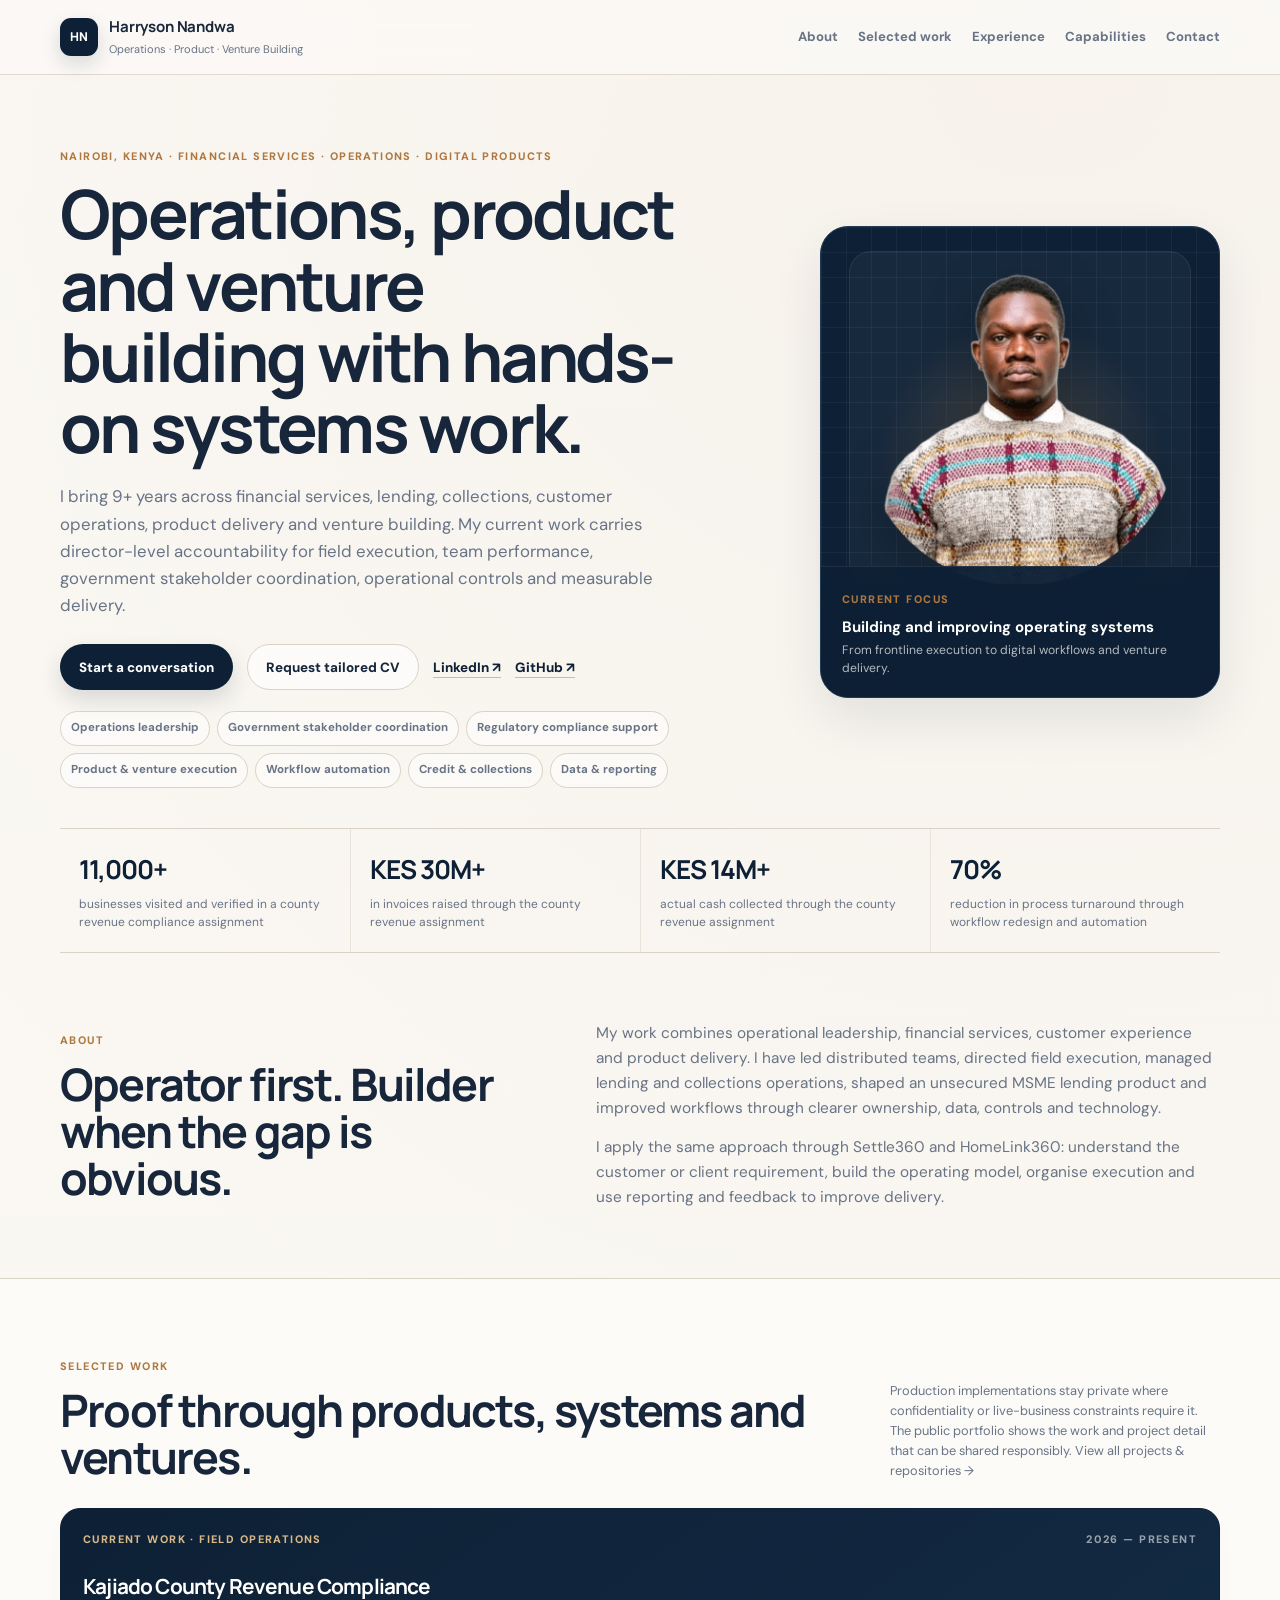
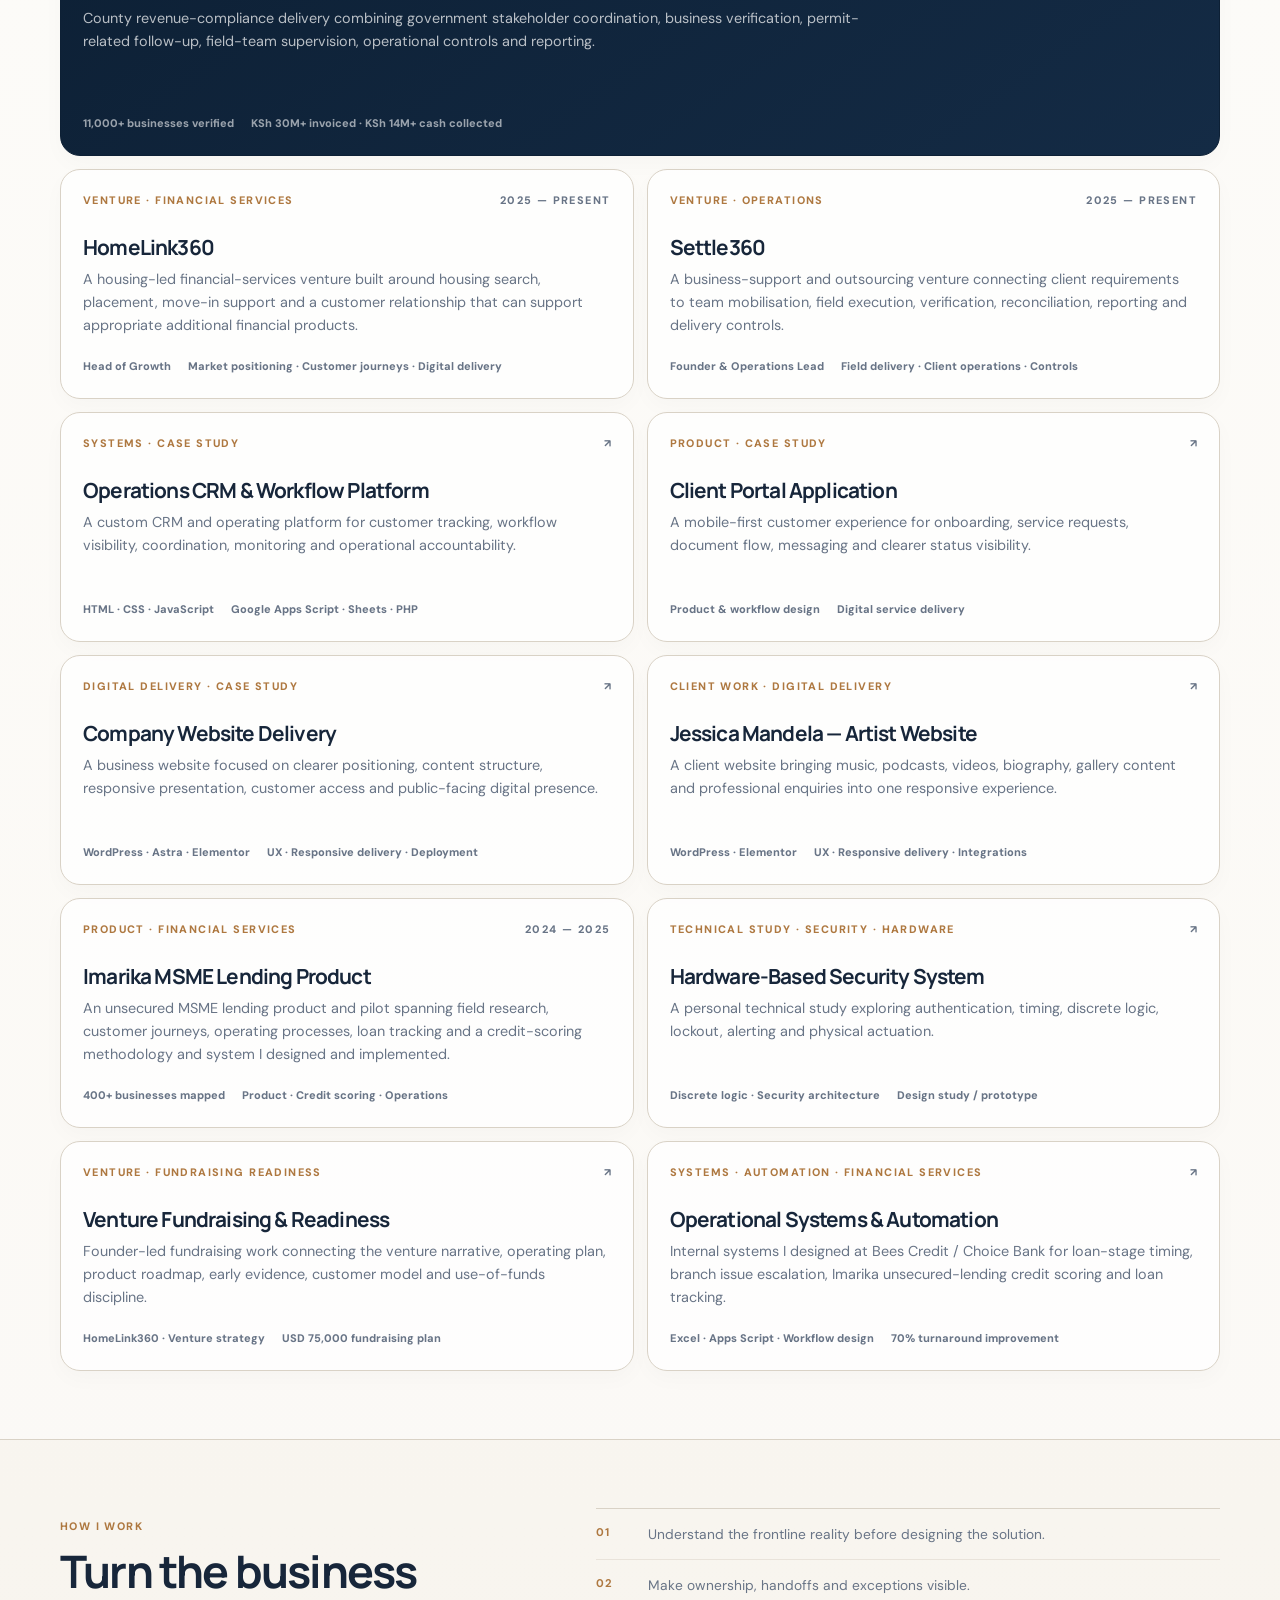
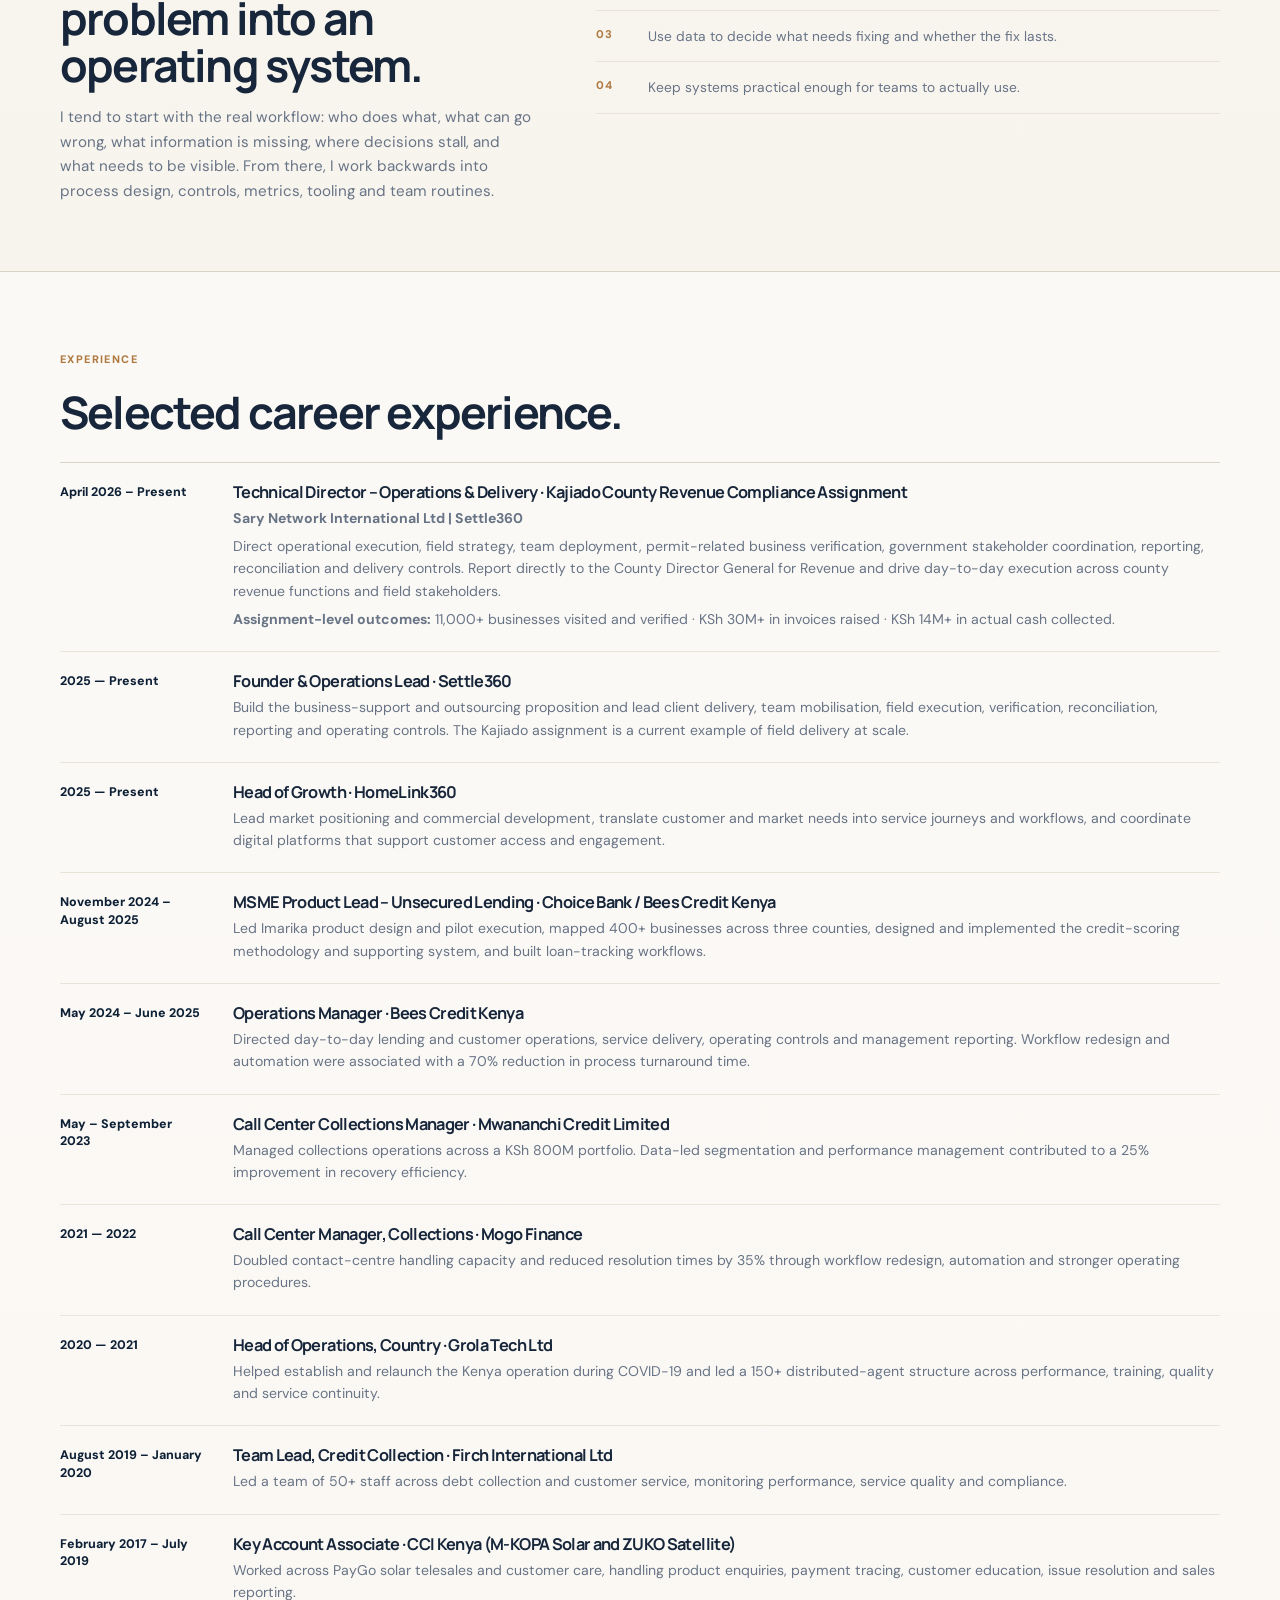
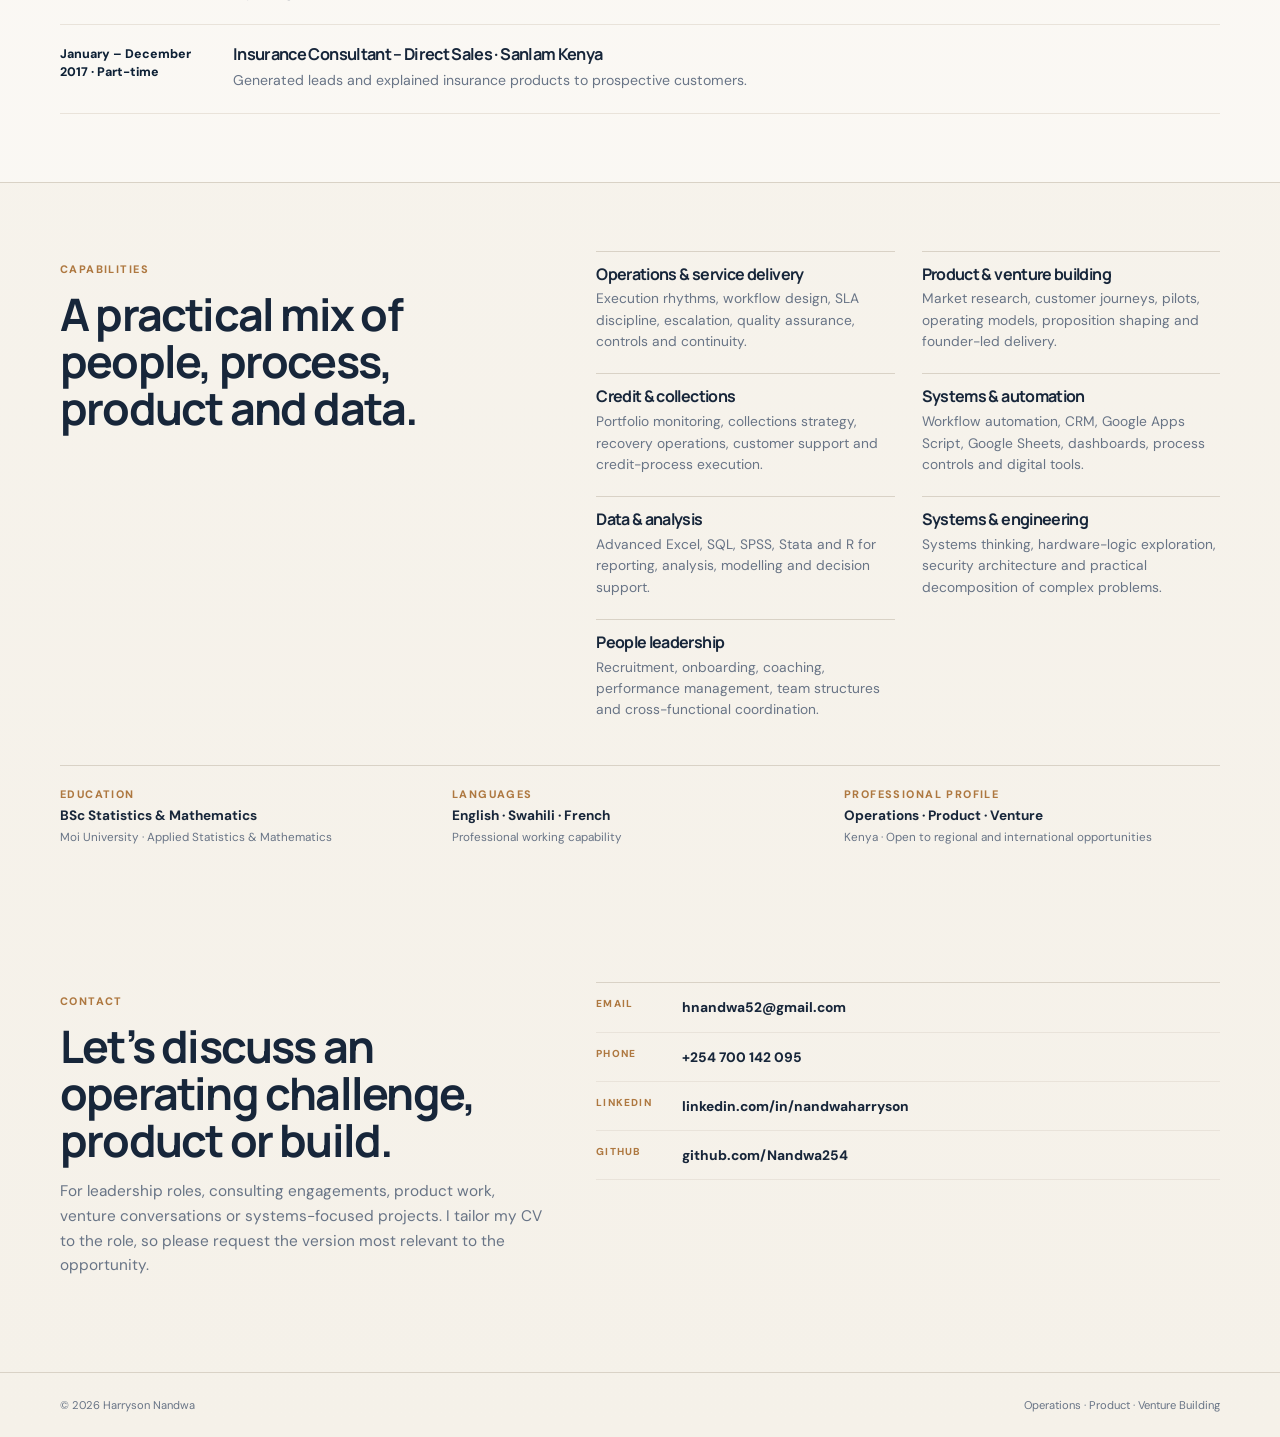
==== index.html @ 2b8cc844 "Align portfolio homepage and experience timeline with current career profile" ====
<!DOCTYPE html>
<html lang="en">
<head>
  <meta charset="UTF-8" />
  <meta name="viewport" content="width=device-width, initial-scale=1.0" />
  <title>Harryson Nandwa | Operations, Product & Venture Building</title>
  <meta name="description" content="Operations, product execution, venture building and technology-enabled systems across financial services, customer operations and early-stage business building." />
  <meta name="theme-color" content="#0f2238" />
  <meta property="og:title" content="Harryson Nandwa | Operations, Product & Venture Building" />
  <meta property="og:description" content="Operations leadership, product execution, venture building and technology-enabled systems." />
  <meta property="og:type" content="website" />
  <link rel="icon" href="favicon.svg" type="image/svg+xml" />
  <link rel="preconnect" href="https://fonts.googleapis.com" />
  <link rel="preconnect" href="https://fonts.gstatic.com" crossorigin />
  <link href="https://fonts.googleapis.com/css2?family=DM+Sans:wght@400;500;600;700&family=Manrope:wght@600;700;800&display=swap" rel="stylesheet" />
  <link rel="stylesheet" href="style.css" />
</head>
<body>
  <header class="site-header">
    <div class="container nav-wrap">
      <a class="brand" href="#top" aria-label="Harryson Nandwa home">
        <span class="brand-mark">HN</span>
        <span>
          <strong>Harryson Nandwa</strong>
          <small>Operations · Product · Venture Building</small>
        </span>
      </a>
      <nav class="site-nav" aria-label="Primary navigation">
        <a href="#about">About</a>
        <a href="#work">Selected work</a>
        <a href="#experience">Experience</a>
        <a href="#capabilities">Capabilities</a>
        <a href="#contact">Contact</a>
      </nav>
    </div>
  </header>

  <main id="top">
    <section class="hero">
      <div class="container hero-grid">
        <div class="hero-content">
          <p class="eyebrow">NAIROBI, KENYA · FINANCIAL SERVICES · OPERATIONS · DIGITAL PRODUCTS</p>
          <h1>Operations, product and venture building with hands-on systems work.</h1>
          <p class="hero-lead">
            I bring 9+ years across financial services, lending, collections, customer operations, product delivery and venture building.
            My current work carries director-level accountability for field execution, team performance, government stakeholder coordination,
            operational controls and measurable delivery.
          </p>
          <div class="hero-actions">
            <a class="btn btn-primary" href="mailto:hnandwa52@gmail.com">Start a conversation</a>
            <a class="btn btn-secondary" href="mailto:hnandwa52@gmail.com?subject=Request%20for%20CV">Request tailored CV</a>
            <a class="text-link" href="https://www.linkedin.com/in/nandwaharryson/" target="_blank" rel="noreferrer">LinkedIn ↗</a>
            <a class="text-link" href="https://github.com/Nandwa254/Nandwa254" target="_blank" rel="noreferrer">GitHub ↗</a>
          </div>
          <div class="hero-tags">
            <span>Operations leadership</span>
            <span>Government stakeholder coordination</span>
            <span>Regulatory compliance support</span>
            <span>Product & venture execution</span>
            <span>Workflow automation</span>
            <span>Credit & collections</span>
            <span>Data & reporting</span>
          </div>
        </div>

        <aside class="hero-visual">
          <div class="portrait-card">
            <div class="portrait-grid"></div>
            <div class="portrait-frame">
              <img src="profile-photo.png" alt="Portrait of Harryson Nandwa" />
            </div>
            <div class="portrait-caption">
              <span class="caption-label">Current focus</span>
              <strong>Building and improving operating systems</strong>
              <span>From frontline execution to digital workflows and venture delivery.</span>
            </div>
          </div>
        </aside>
      </div>
    </section>

    <section class="proof-strip" aria-label="Selected career evidence">
      <div class="container proof-grid">
        <article>
          <strong>11,000+</strong>
          <span>businesses visited and verified in a county revenue compliance assignment</span>
        </article>
        <article>
          <strong>KES 30M+</strong>
          <span>in invoices raised through the county revenue assignment</span>
        </article>
        <article>
          <strong>KES 14M+</strong>
          <span>actual cash collected through the county revenue assignment</span>
        </article>
        <article>
          <strong>70%</strong>
          <span>reduction in process turnaround through workflow redesign and automation</span>
        </article>
      </div>
    </section>

    <section id="about" class="section">
      <div class="container two-column">
        <div>
          <p class="section-label">About</p>
          <h2>Operator first. Builder when the gap is obvious.</h2>
        </div>
        <div class="prose">
          <p>
            My work combines operational leadership, financial services, customer experience and product delivery. I have led
            distributed teams, directed field execution, managed lending and collections operations, shaped an unsecured MSME
            lending product and improved workflows through clearer ownership, data, controls and technology.
          </p>
          <p>
            I apply the same approach through Settle360 and HomeLink360: understand the customer or client requirement, build
            the operating model, organise execution and use reporting and feedback to improve delivery.
          </p>
        </div>
      </div>
    </section>

    <section id="work" class="section section-alt">
      <div class="container">
        <div class="section-heading">
          <div>
            <p class="section-label">Selected work</p>
            <h2>Proof through products, systems and ventures.</h2>
          </div>
          <p class="section-note">Production implementations stay private where confidentiality or live-business constraints require it. The public portfolio shows the work and project detail that can be shared responsibly. <a href="https://github.com/Nandwa254/Nandwa254" target="_blank" rel="noreferrer">View all projects & repositories →</a></p>
        </div>

        <div class="work-grid">          <a class="work-card featured" href="projects/kajiado-revenue-operations.html">
            <div class="work-top">
              <span class="work-type">CURRENT WORK · FIELD OPERATIONS</span>
              <span class="work-year">2026 — PRESENT</span>
            </div>
            <h3>Kajiado County Revenue Compliance</h3>
            <p>
              County revenue-compliance delivery combining government stakeholder coordination, business verification, permit-related follow-up, field-team supervision, operational controls and reporting.
            </p>
            <div class="work-meta">
              <span>11,000+ businesses verified</span>
              <span>KSh 30M+ invoiced · KSh 14M+ cash collected</span>
            </div>
          </a>


          <a class="work-card" href="projects/homelink360.html">
            <div class="work-top">
              <span class="work-type">VENTURE · FINANCIAL SERVICES</span>
              <span class="work-year">2025 — PRESENT</span>
            </div>
            <h3>HomeLink360</h3>
            <p>
              A housing-led financial-services venture built around housing search, placement, move-in support and a customer relationship that can support appropriate additional financial products.
            </p>
            <div class="work-meta">
              <span>Head of Growth</span>
              <span>Market positioning · Customer journeys · Digital delivery</span>
            </div>
          </a>

          <a class="work-card" href="projects/settle360.html">
            <div class="work-top">
              <span class="work-type">VENTURE · OPERATIONS</span>
              <span class="work-year">2025 — PRESENT</span>
            </div>
            <h3>Settle360</h3>
            <p>
              A business-support and outsourcing venture connecting client requirements to team mobilisation, field execution, verification, reconciliation, reporting and delivery controls.
            </p>
            <div class="work-meta">
              <span>Founder & Operations Lead</span>
              <span>Field delivery · Client operations · Controls</span>
            </div>
          </a>

          <a class="work-card" href="projects/operations-crm.html">
            <div class="work-top">
              <span class="work-type">SYSTEMS · CASE STUDY</span>
              <span class="external">↗</span>
            </div>
            <h3>Operations CRM & Workflow Platform</h3>
            <p>
              A custom CRM and operating platform for customer tracking, workflow visibility, coordination, monitoring and operational accountability.
            </p>
            <div class="work-meta">
              <span>HTML · CSS · JavaScript</span>
              <span>Google Apps Script · Sheets · PHP</span>
            </div>
          </a>

          <a class="work-card" href="projects/client-portal.html">
            <div class="work-top">
              <span class="work-type">PRODUCT · CASE STUDY</span>
              <span class="external">↗</span>
            </div>
            <h3>Client Portal Application</h3>
            <p>
              A mobile-first customer experience for onboarding, service requests, document flow, messaging and clearer status visibility.
            </p>
            <div class="work-meta">
              <span>Product & workflow design</span>
              <span>Digital service delivery</span>
            </div>
          </a>

          <a class="work-card" href="projects/company-website.html">
            <div class="work-top">
              <span class="work-type">DIGITAL DELIVERY · CASE STUDY</span>
              <span class="external">↗</span>
            </div>
            <h3>Company Website Delivery</h3>
            <p>
              A business website focused on clearer positioning, content structure, responsive presentation, customer access and public-facing digital presence.
            </p>
            <div class="work-meta">
              <span>WordPress · Astra · Elementor</span>
              <span>UX · Responsive delivery · Deployment</span>
            </div>
          </a>

          <a class="work-card" href="projects/jessica-mandela.html">
            <div class="work-top">
              <span class="work-type">CLIENT WORK · DIGITAL DELIVERY</span>
              <span class="external">↗</span>
            </div>
            <h3>Jessica Mandela — Artist Website</h3>
            <p>
              A client website bringing music, podcasts, videos, biography, gallery content and professional enquiries into one responsive experience.
            </p>
            <div class="work-meta">
              <span>WordPress · Elementor</span>
              <span>UX · Responsive delivery · Integrations</span>
            </div>
          </a>

          <a class="work-card" href="projects/imarika.html">
            <div class="work-top">
              <span class="work-type">PRODUCT · FINANCIAL SERVICES</span>
              <span class="work-year">2024 — 2025</span>
            </div>
            <h3>Imarika MSME Lending Product</h3>
            <p>
              An unsecured MSME lending product and pilot spanning field research, customer journeys, operating processes, loan tracking and a credit-scoring methodology and system I designed and implemented.
            </p>
            <div class="work-meta">
              <span>400+ businesses mapped</span>
              <span>Product · Credit scoring · Operations</span>
            </div>
          </a>

          <a class="work-card" href="projects/hardware-security.html">
            <div class="work-top">
              <span class="work-type">TECHNICAL STUDY · SECURITY · HARDWARE</span>
              <span class="external">↗</span>
            </div>
            <h3>Hardware-Based Security System</h3>
            <p>
              A personal technical study exploring authentication, timing, discrete logic, lockout, alerting and physical actuation.
            </p>
            <div class="work-meta">
              <span>Discrete logic · Security architecture</span>
              <span>Design study / prototype</span>
            </div>
          </a>

          <a class="work-card" href="projects/fundraising.html">
            <div class="work-top">
              <span class="work-type">VENTURE · FUNDRAISING READINESS</span>
              <span class="external">↗</span>
            </div>
            <h3>Venture Fundraising & Readiness</h3>
            <p>
              Founder-led fundraising work connecting the venture narrative, operating plan, product roadmap, early evidence, customer model and use-of-funds discipline.
            </p>
            <div class="work-meta">
              <span>HomeLink360 · Venture strategy</span>
              <span>USD 75,000 fundraising plan</span>
            </div>
          </a>

          <a class="work-card" href="projects/bees-operational-systems.html">
            <div class="work-top">
              <span class="work-type">SYSTEMS · AUTOMATION · FINANCIAL SERVICES</span>
              <span class="external">↗</span>
            </div>
            <h3>Operational Systems & Automation</h3>
            <p>
              Internal systems I designed at Bees Credit / Choice Bank for loan-stage timing, branch issue escalation,
              Imarika unsecured-lending credit scoring and loan tracking.
            </p>
            <div class="work-meta">
              <span>Excel · Apps Script · Workflow design</span>
              <span>70% turnaround improvement</span>
            </div>
          </a>
        </div>
      </div>
    </section>

    <section class="section">
      <div class="container split-callout">
        <div class="callout-main">
          <p class="section-label">How I work</p>
          <h2>Turn the business problem into an operating system.</h2>
          <p>
            I tend to start with the real workflow: who does what, what can go wrong, what information is missing,
            where decisions stall, and what needs to be visible. From there, I work backwards into process design,
            controls, metrics, tooling and team routines.
          </p>
        </div>
        <div class="principles">
          <div><strong>01</strong><span>Understand the frontline reality before designing the solution.</span></div>
          <div><strong>02</strong><span>Make ownership, handoffs and exceptions visible.</span></div>
          <div><strong>03</strong><span>Use data to decide what needs fixing and whether the fix lasts.</span></div>
          <div><strong>04</strong><span>Keep systems practical enough for teams to actually use.</span></div>
        </div>
      </div>
    </section>

    <section id="experience" class="section section-alt">
      <div class="container">
        <div class="section-heading section-heading-stack">
          <p class="section-label">Experience</p>
          <h2>Selected career experience.</h2>
        </div>

        <div class="timeline">
          <article class="timeline-row">
            <div class="timeline-date">April 2026 – Present</div>
            <div>
              <h3>Technical Director – Operations & Delivery · Kajiado County Revenue Compliance Assignment</h3>
              <p><strong>Sary Network International Ltd | Settle360</strong></p>
              <p>Direct operational execution, field strategy, team deployment, permit-related business verification, government stakeholder coordination, reporting, reconciliation and delivery controls. Report directly to the County Director General for Revenue and drive day-to-day execution across county revenue functions and field stakeholders.</p>
              <p><strong>Assignment-level outcomes:</strong> 11,000+ businesses visited and verified · KSh 30M+ in invoices raised · KSh 14M+ in actual cash collected.</p>
            </div>
          </article>

          <article class="timeline-row">
            <div class="timeline-date">2025 — Present</div>
            <div>
              <h3>Founder & Operations Lead · Settle360</h3>
              <p>Build the business-support and outsourcing proposition and lead client delivery, team mobilisation, field execution, verification, reconciliation, reporting and operating controls. The Kajiado assignment is a current example of field delivery at scale.</p>
            </div>
          </article>

          <article class="timeline-row">
            <div class="timeline-date">2025 — Present</div>
            <div>
              <h3>Head of Growth · HomeLink360</h3>
              <p>Lead market positioning and commercial development, translate customer and market needs into service journeys and workflows, and coordinate digital platforms that support customer access and engagement.</p>
            </div>
          </article>

          <article class="timeline-row">
            <div class="timeline-date">November 2024 – August 2025</div>
            <div>
              <h3>MSME Product Lead – Unsecured Lending · Choice Bank / Bees Credit Kenya</h3>
              <p>Led Imarika product design and pilot execution, mapped 400+ businesses across three counties, designed and implemented the credit-scoring methodology and supporting system, and built loan-tracking workflows.</p>
            </div>
          </article>

          <article class="timeline-row">
            <div class="timeline-date">May 2024 – June 2025</div>
            <div>
              <h3>Operations Manager · Bees Credit Kenya</h3>
              <p>Directed day-to-day lending and customer operations, service delivery, operating controls and management reporting. Workflow redesign and automation were associated with a 70% reduction in process turnaround time.</p>
            </div>
          </article>

          <article class="timeline-row">
            <div class="timeline-date">May – September 2023</div>
            <div>
              <h3>Call Center Collections Manager · Mwananchi Credit Limited</h3>
              <p>Managed collections operations across a KSh 800M portfolio. Data-led segmentation and performance management contributed to a 25% improvement in recovery efficiency.</p>
            </div>
          </article>

          <article class="timeline-row">
            <div class="timeline-date">2021 — 2022</div>
            <div>
              <h3>Call Center Manager, Collections · Mogo Finance</h3>
              <p>Doubled contact-centre handling capacity and reduced resolution times by 35% through workflow redesign, automation and stronger operating procedures.</p>
            </div>
          </article>

          <article class="timeline-row">
            <div class="timeline-date">2020 — 2021</div>
            <div>
              <h3>Head of Operations, Country · Grola Tech Ltd</h3>
              <p>Helped establish and relaunch the Kenya operation during COVID-19 and led a 150+ distributed-agent structure across performance, training, quality and service continuity.</p>
            </div>
          </article>

          <article class="timeline-row">
            <div class="timeline-date">August 2019 – January 2020</div>
            <div>
              <h3>Team Lead, Credit Collection · Firch International Ltd</h3>
              <p>Led a team of 50+ staff across debt collection and customer service, monitoring performance, service quality and compliance.</p>
            </div>
          </article>

          <article class="timeline-row">
            <div class="timeline-date">February 2017 – July 2019</div>
            <div>
              <h3>Key Account Associate · CCI Kenya (M-KOPA Solar and ZUKO Satellite)</h3>
              <p>Worked across PayGo solar telesales and customer care, handling product enquiries, payment tracing, customer education, issue resolution and sales reporting.</p>
            </div>
          </article>

          <article class="timeline-row">
            <div class="timeline-date">January – December 2017 · Part-time</div>
            <div>
              <h3>Insurance Consultant – Direct Sales · Sanlam Kenya</h3>
              <p>Generated leads and explained insurance products to prospective customers.</p>
            </div>
          </article>
        </div>
      </div>
    </section>

    <section id="capabilities" class="section">
      <div class="container capabilities-layout">
        <div>
          <p class="section-label">Capabilities</p>
          <h2>A practical mix of people, process, product and data.</h2>
        </div>
        <div class="capabilities-grid">
          <div>
            <h3>Operations & service delivery</h3>
            <p>Execution rhythms, workflow design, SLA discipline, escalation, quality assurance, controls and continuity.</p>
          </div>
          <div>
            <h3>Product & venture building</h3>
            <p>Market research, customer journeys, pilots, operating models, proposition shaping and founder-led delivery.</p>
          </div>
          <div>
            <h3>Credit & collections</h3>
            <p>Portfolio monitoring, collections strategy, recovery operations, customer support and credit-process execution.</p>
          </div>
          <div>
            <h3>Systems & automation</h3>
            <p>Workflow automation, CRM, Google Apps Script, Google Sheets, dashboards, process controls and digital tools.</p>
          </div>
          <div>
            <h3>Data & analysis</h3>
            <p>Advanced Excel, SQL, SPSS, Stata and R for reporting, analysis, modelling and decision support.</p>
          </div>
          <div>
            <h3>Systems & engineering</h3>
            <p>Systems thinking, hardware-logic exploration, security architecture and practical decomposition of complex problems.</p>
          </div>
          <div>
            <h3>People leadership</h3>
            <p>Recruitment, onboarding, coaching, performance management, team structures and cross-functional coordination.</p>
          </div>
        </div>
      </div>

      <div class="container education-row">
        <div>
          <span class="mini-label">Education</span>
          <strong>BSc Statistics & Mathematics</strong>
          <span>Moi University · Applied Statistics & Mathematics</span>
        </div>
        <div>
          <span class="mini-label">Languages</span>
          <strong>English · Swahili · French</strong>
          <span>Professional working capability</span>
        </div>
        <div>
          <span class="mini-label">Professional profile</span>
          <strong>Operations · Product · Venture</strong>
          <span>Kenya · Open to regional and international opportunities</span>
        </div>
      </div>
    </section>

    <section id="contact" class="section contact-section">
      <div class="container contact-grid">
        <div>
          <p class="section-label">Contact</p>
          <h2>Let’s discuss an operating challenge, product or build.</h2>
          <p class="prose contact-copy">For leadership roles, consulting engagements, product work, venture conversations or systems-focused projects. I tailor my CV to the role, so please request the version most relevant to the opportunity.</p>
        </div>
        <div class="contact-links">
          <a href="mailto:hnandwa52@gmail.com"><span>Email</span>hnandwa52@gmail.com</a>
          <a href="tel:+254700142095"><span>Phone</span>+254 700 142 095</a>
          <a href="https://www.linkedin.com/in/nandwaharryson/" target="_blank" rel="noreferrer"><span>LinkedIn</span>linkedin.com/in/nandwaharryson</a>
          <a href="https://github.com/Nandwa254" target="_blank" rel="noreferrer"><span>GitHub</span>github.com/Nandwa254</a>
        </div>
      </div>
    </section>
  </main>

  <footer class="site-footer">
    <div class="container footer-wrap">
      <span>© <span id="year"></span> Harryson Nandwa</span>
      <span>Operations · Product · Venture Building</span>
    </div>
  </footer>

  <script>
    document.getElementById("year").textContent = new Date().getFullYear();
  </script>
</body>
</html>
---- style.css ----
:root {
  --navy: #0d2035;
  --navy-2: #17314e;
  --ink: #17263a;
  --muted: #687486;
  --paper: #f5f1e9;
  --paper-2: #fbf9f5;
  --white: #ffffff;
  --line: #d9d2c6;
  --line-soft: #e9e3da;
  --accent: #ae7840;
  --accent-soft: #d9b989;
  --max: 1160px;
  --shadow: 0 22px 52px rgba(13, 32, 53, .09);
  --shadow-sm: 0 10px 28px rgba(13, 32, 53, .06);
}

* { box-sizing: border-box; }

html {
  scroll-behavior: smooth;
  scroll-padding-top: 92px;
}

body {
  margin: 0;
  color: var(--ink);
  background:
    radial-gradient(circle at 82% 0%, rgba(174,120,64,.055), transparent 24%),
    linear-gradient(180deg, var(--paper-2), var(--paper));
  font-family: "DM Sans", Arial, sans-serif;
  line-height: 1.62;
}

body::selection {
  background: var(--navy);
  color: #fff;
}

a { color: inherit; text-decoration: none; }
img { display: block; max-width: 100%; }
button, a { -webkit-tap-highlight-color: transparent; }

.container {
  width: min(calc(100% - 40px), var(--max));
  margin: 0 auto;
}

.site-header {
  position: sticky;
  top: 0;
  z-index: 50;
  background: rgba(251,249,245,.88);
  border-bottom: 1px solid rgba(217,210,198,.82);
  backdrop-filter: blur(16px);
}

.nav-wrap {
  min-height: 74px;
  display: grid;
  grid-template-columns: 1fr auto;
  gap: 28px;
  align-items: center;
}

.brand {
  display: inline-flex;
  align-items: center;
  gap: 11px;
  width: fit-content;
}

.brand-mark {
  width: 38px;
  height: 38px;
  border-radius: 11px;
  display: grid;
  place-items: center;
  background: var(--navy);
  color: #fff;
  font-family: Manrope, Arial, sans-serif;
  font-size: .76rem;
  font-weight: 800;
  letter-spacing: .04em;
  box-shadow: 0 8px 20px rgba(13,32,53,.14);
}

.brand strong {
  display: block;
  font-family: Manrope, Arial, sans-serif;
  font-size: .94rem;
  letter-spacing: -.01em;
}

.brand small {
  display: block;
  margin-top: 1px;
  color: var(--muted);
  font-size: .69rem;
}

.site-nav {
  display: flex;
  flex-wrap: wrap;
  justify-content: flex-end;
  gap: 7px 20px;
}

.site-nav a {
  position: relative;
  padding: 7px 0;
  color: var(--muted);
  font-size: .82rem;
  font-weight: 700;
}

.site-nav a::after {
  content: "";
  position: absolute;
  left: 0;
  right: 100%;
  bottom: 1px;
  height: 1px;
  background: var(--accent);
  transition: right .18s ease;
}

.site-nav a:hover {
  color: var(--navy);
}

.site-nav a:hover::after {
  right: 0;
}

/* HERO */
.hero {
  padding: 62px 0 34px;
}

.hero-grid {
  display: grid;
  grid-template-columns: minmax(0, 1.12fr) minmax(310px, .88fr);
  gap: 54px;
  align-items: center;
}

.eyebrow,
.section-label,
.work-type,
.work-year,
.caption-label,
.mini-label {
  text-transform: uppercase;
  letter-spacing: .13em;
  font-size: .68rem;
  font-weight: 800;
}

.eyebrow,
.section-label,
.caption-label,
.mini-label {
  color: var(--accent);
}

h1,
h2,
h3 {
  margin: 0;
  font-family: Manrope, Arial, sans-serif;
  letter-spacing: -.04em;
  line-height: 1.05;
}

h1 {
  max-width: 790px;
  margin-top: 13px;
  font-size: clamp(3rem, 5.3vw, 5.15rem);
}

h2 {
  max-width: 760px;
  font-size: clamp(2rem, 3.5vw, 3.1rem);
}

h3 {
  font-size: 1.1rem;
}

.hero-lead {
  max-width: 700px;
  margin: 20px 0 0;
  color: var(--muted);
  font-size: 1.05rem;
}

.hero-actions {
  display: flex;
  flex-wrap: wrap;
  align-items: center;
  gap: 10px 14px;
  margin-top: 25px;
}

.btn {
  min-height: 46px;
  padding: 0 18px;
  border-radius: 999px;
  display: inline-flex;
  align-items: center;
  justify-content: center;
  border: 1px solid transparent;
  font-size: .84rem;
  font-weight: 800;
  transition: transform .18s ease, box-shadow .18s ease, border-color .18s ease, background .18s ease;
}

.btn:hover {
  transform: translateY(-1px);
}

.btn-primary {
  background: var(--navy);
  color: #fff;
  box-shadow: 0 10px 22px rgba(13,32,53,.14);
}

.btn-primary:hover {
  background: var(--navy-2);
  box-shadow: 0 14px 28px rgba(13,32,53,.18);
}

.btn-secondary {
  background: rgba(255,255,255,.68);
  border-color: var(--line);
}

.btn-secondary:hover {
  border-color: #c5bcae;
}

.text-link {
  color: var(--navy);
  text-decoration: underline;
  text-decoration-color: var(--accent-soft);
  text-decoration-thickness: 1px;
  text-underline-offset: 5px;
  font-size: .84rem;
  font-weight: 800;
}

.hero-tags {
  display: flex;
  flex-wrap: wrap;
  gap: 7px;
  margin-top: 21px;
}

.hero-tags span {
  padding: 7px 10px;
  border: 1px solid var(--line);
  background: rgba(255,255,255,.45);
  border-radius: 999px;
  color: var(--muted);
  font-size: .72rem;
  font-weight: 700;
}

/* HERO VISUAL */
.hero-visual {
  display: flex;
  justify-content: flex-end;
}

.portrait-card {
  width: min(400px, 100%);
  min-height: 472px;
  position: relative;
  overflow: hidden;
  border: 1px solid #223b55;
  border-radius: 28px;
  background: var(--navy);
  box-shadow: var(--shadow);
}

.portrait-grid {
  position: absolute;
  inset: 0;
  background:
    linear-gradient(rgba(255,255,255,.045) 1px, transparent 1px),
    linear-gradient(90deg, rgba(255,255,255,.045) 1px, transparent 1px);
  background-size: 25px 25px;
}

.portrait-grid::after {
  content: "";
  position: absolute;
  inset: 12%;
  border-radius: 50%;
  background: radial-gradient(circle, rgba(174,120,64,.34), transparent 62%);
}

.portrait-frame {
  position: absolute;
  left: 28px;
  right: 28px;
  top: 24px;
  bottom: 112px;
  display: flex;
  align-items: flex-end;
  justify-content: center;
  border-radius: 22px;
  overflow: hidden;
  background: rgba(255,255,255,.045);
  border: 1px solid rgba(255,255,255,.07);
}

.portrait-frame img {
  width: 94%;
  max-height: 100%;
  object-fit: contain;
  filter: drop-shadow(0 17px 25px rgba(0,0,0,.25));
}

.portrait-caption {
  position: absolute;
  left: 0;
  right: 0;
  bottom: 0;
  padding: 18px 21px 20px;
  color: #fff;
  background: rgba(13,32,53,.96);
  border-top: 1px solid rgba(255,255,255,.08);
}

.portrait-caption strong {
  display: block;
  margin: 4px 0 2px;
  font-size: .94rem;
}

.portrait-caption span:last-child {
  display: block;
  color: rgba(255,255,255,.69);
  font-size: .76rem;
  line-height: 1.5;
}

/* PROOF STRIP */
.proof-strip {
  padding: 6px 0 0;
}

.proof-grid {
  display: grid;
  grid-template-columns: repeat(4, 1fr);
  border-top: 1px solid var(--line);
  border-bottom: 1px solid var(--line);
}

.proof-grid article {
  min-height: 118px;
  padding: 19px 19px 21px;
}

.proof-grid article + article {
  border-left: 1px solid var(--line-soft);
}

.proof-grid strong {
  display: block;
  color: var(--navy);
  font-family: Manrope, Arial, sans-serif;
  font-size: 1.63rem;
  letter-spacing: -.04em;
}

.proof-grid span {
  display: block;
  margin-top: 5px;
  color: var(--muted);
  font-size: .75rem;
  line-height: 1.5;
}

/* GENERIC SECTIONS */
.section {
  padding: 68px 0;
}

.section-alt {
  background: rgba(255,255,255,.4);
  border-top: 1px solid var(--line);
  border-bottom: 1px solid var(--line);
}

.two-column,
.capabilities-layout,
.split-callout,
.contact-grid {
  display: grid;
  grid-template-columns: .88fr 1.12fr;
  gap: 46px;
  align-items: start;
}

.prose {
  max-width: 760px;
  color: var(--muted);
  font-size: .96rem;
}

.prose p {
  margin: 0 0 15px;
}

.prose p:last-child {
  margin-bottom: 0;
}

.section-heading {
  display: grid;
  grid-template-columns: 1fr auto;
  gap: 28px;
  align-items: end;
  margin-bottom: 27px;
}

.section-heading-stack {
  grid-template-columns: 1fr;
  gap: 8px;
}

.section-note {
  max-width: 330px;
  margin: 0;
  color: var(--muted);
  font-size: .8rem;
  line-height: 1.55;
}

/* WORK */
.work-grid {
  display: grid;
  grid-template-columns: repeat(2, minmax(0, 1fr));
  gap: 13px;
}

.work-card {
  min-height: 230px;
  padding: 22px;
  display: flex;
  flex-direction: column;
  position: relative;
  overflow: hidden;
  border: 1px solid var(--line);
  border-radius: 20px;
  background: rgba(255,255,255,.78);
  box-shadow: 0 8px 22px rgba(13,32,53,.025);
  transition: transform .18s ease, box-shadow .18s ease, border-color .18s ease;
}

.work-card::before {
  content: "";
  position: absolute;
  left: 0;
  right: 0;
  top: 0;
  height: 2px;
  background: linear-gradient(90deg, var(--accent), transparent 75%);
  opacity: 0;
  transition: opacity .18s ease;
}

.work-card:hover {
  transform: translateY(-2px);
  border-color: #cbc1b3;
  box-shadow: var(--shadow-sm);
}

.work-card:hover::before {
  opacity: 1;
}

.work-card.featured {
  grid-column: span 2;
  min-height: 248px;
  background: linear-gradient(145deg, var(--navy), #142b45);
  border-color: var(--navy);
  color: #fff;
}

.work-top {
  display: flex;
  justify-content: space-between;
  gap: 12px;
  align-items: center;
}

.work-type { color: var(--accent); }
.featured .work-type { color: var(--accent-soft); }
.work-year,
.external {
  color: var(--muted);
  font-size: .68rem;
  font-weight: 800;
}
.featured .work-year { color: rgba(255,255,255,.57); }

.work-card h3 {
  margin-top: 28px;
  font-size: 1.3rem;
}

.work-card p {
  margin: 9px 0 0;
  max-width: 760px;
  color: var(--muted);
  font-size: .9rem;
  line-height: 1.6;
}

.featured p {
  color: rgba(255,255,255,.71);
  max-width: 820px;
}

.work-meta {
  margin-top: auto;
  padding-top: 19px;
  display: flex;
  flex-wrap: wrap;
  gap: 7px 17px;
  color: var(--muted);
  font-size: .69rem;
  font-weight: 800;
}

.featured .work-meta {
  color: rgba(255,255,255,.58);
}

/* APPROACH */
.callout-main {
  padding-right: 15px;
}

.callout-main p:last-child {
  max-width: 660px;
  margin: 17px 0 0;
  color: var(--muted);
  font-size: .95rem;
}

.principles {
  border-top: 1px solid var(--line);
}

.principles > div {
  display: grid;
  grid-template-columns: 40px 1fr;
  gap: 12px;
  padding: 14px 0;
  border-bottom: 1px solid var(--line-soft);
}

.principles strong {
  color: var(--accent);
  font-size: .7rem;
  letter-spacing: .06em;
}

.principles span {
  color: var(--muted);
  font-size: .86rem;
}

/* EXPERIENCE */
.timeline {
  border-top: 1px solid var(--line);
}

.timeline-row {
  display: grid;
  grid-template-columns: 145px minmax(0, 1fr);
  gap: 28px;
  padding: 21px 0;
  border-bottom: 1px solid var(--line-soft);
}

.timeline-date {
  color: var(--navy);
  font-size: .78rem;
  font-weight: 800;
  line-height: 1.4;
}

.timeline-row h3 {
  font-size: 1.02rem;
}

.timeline-row p {
  margin: 6px 0 0;
  color: var(--muted);
  font-size: .88rem;
  line-height: 1.58;
}

/* CAPABILITIES */
.capabilities-grid {
  display: grid;
  grid-template-columns: repeat(2, minmax(0, 1fr));
  gap: 21px 27px;
}

.capabilities-grid > div {
  padding-top: 14px;
  border-top: 1px solid var(--line);
}

.capabilities-grid h3 {
  font-size: 1rem;
}

.capabilities-grid p {
  margin: 6px 0 0;
  color: var(--muted);
  font-size: .86rem;
  line-height: 1.55;
}

.education-row {
  display: grid;
  grid-template-columns: repeat(3, 1fr);
  gap: 16px;
  margin-top: 44px;
  padding-top: 20px;
  border-top: 1px solid var(--line);
}

.education-row > div {
  display: flex;
  flex-direction: column;
  gap: 2px;
}

.education-row strong {
  font-size: .85rem;
}

.education-row span:last-child {
  color: var(--muted);
  font-size: .73rem;
  line-height: 1.45;
}

/* CONTACT */
.contact-section {
  padding-bottom: 78px;
}

.contact-copy {
  margin-top: 16px;
}

.contact-links {
  display: grid;
  border-top: 1px solid var(--line);
}

.contact-links a {
  display: grid;
  grid-template-columns: 70px 1fr;
  gap: 16px;
  padding: 13px 0;
  border-bottom: 1px solid var(--line-soft);
  font-size: .86rem;
  font-weight: 800;
  transition: padding-left .18s ease, color .18s ease;
}

.contact-links a:hover {
  padding-left: 5px;
  color: var(--navy);
}

.contact-links span {
  color: var(--accent);
  text-transform: uppercase;
  letter-spacing: .12em;
  font-size: .63rem;
}

/* FOOTER */
.site-footer {
  border-top: 1px solid var(--line);
}

.footer-wrap {
  min-height: 64px;
  display: flex;
  justify-content: space-between;
  align-items: center;
  gap: 20px;
  color: var(--muted);
  font-size: .7rem;
}

/* RESPONSIVE */
@media (max-width: 1000px) {
  .hero-grid,
  .two-column,
  .capabilities-layout,
  .split-callout,
  .contact-grid {
    grid-template-columns: 1fr;
  }

  .hero-visual {
    justify-content: flex-start;
  }

  .section-heading {
    grid-template-columns: 1fr;
  }

  .section-note {
    max-width: 700px;
  }

  .callout-main {
    padding-right: 0;
  }
}

@media (max-width: 820px) {
  .nav-wrap {
    grid-template-columns: 1fr;
    gap: 7px;
    padding: 11px 0;
  }

  .site-nav {
    justify-content: flex-start;
    gap: 6px 16px;
  }

  .proof-grid {
    grid-template-columns: repeat(2, 1fr);
  }

  .proof-grid article:nth-child(3),
  .proof-grid article:nth-child(4) {
    border-top: 1px solid var(--line-soft);
  }

  .proof-grid article:nth-child(3) {
    border-left: 0;
  }

  .work-grid {
    grid-template-columns: 1fr;
  }

  .work-card.featured {
    grid-column: auto;
  }

  .capabilities-grid,
  .education-row {
    grid-template-columns: 1fr;
  }
}

@media (max-width: 560px) {
  .container {
    width: min(calc(100% - 28px), var(--max));
  }

  .hero {
    padding-top: 43px;
  }

  h1 {
    font-size: clamp(2.7rem, 13.5vw, 4rem);
  }

  .hero-lead {
    font-size: .98rem;
  }

  .hero-actions {
    align-items: stretch;
  }

  .hero-actions .btn {
    width: 100%;
  }

  .portrait-card {
    min-height: 420px;
  }

  .portrait-frame {
    left: 20px;
    right: 20px;
    top: 18px;
    bottom: 104px;
  }

  .proof-grid {
    grid-template-columns: 1fr;
  }

  .proof-grid article + article {
    border-left: 0;
    border-top: 1px solid var(--line-soft);
  }

  .work-card,
  .work-card.featured {
    min-height: 214px;
  }

  .timeline-row {
    grid-template-columns: 1fr;
    gap: 6px;
    padding: 18px 0;
  }

  .contact-links a {
    grid-template-columns: 1fr;
    gap: 4px;
  }

  .footer-wrap {
    min-height: 70px;
    flex-direction: column;
    justify-content: center;
    align-items: flex-start;
    gap: 4px;
  }
}
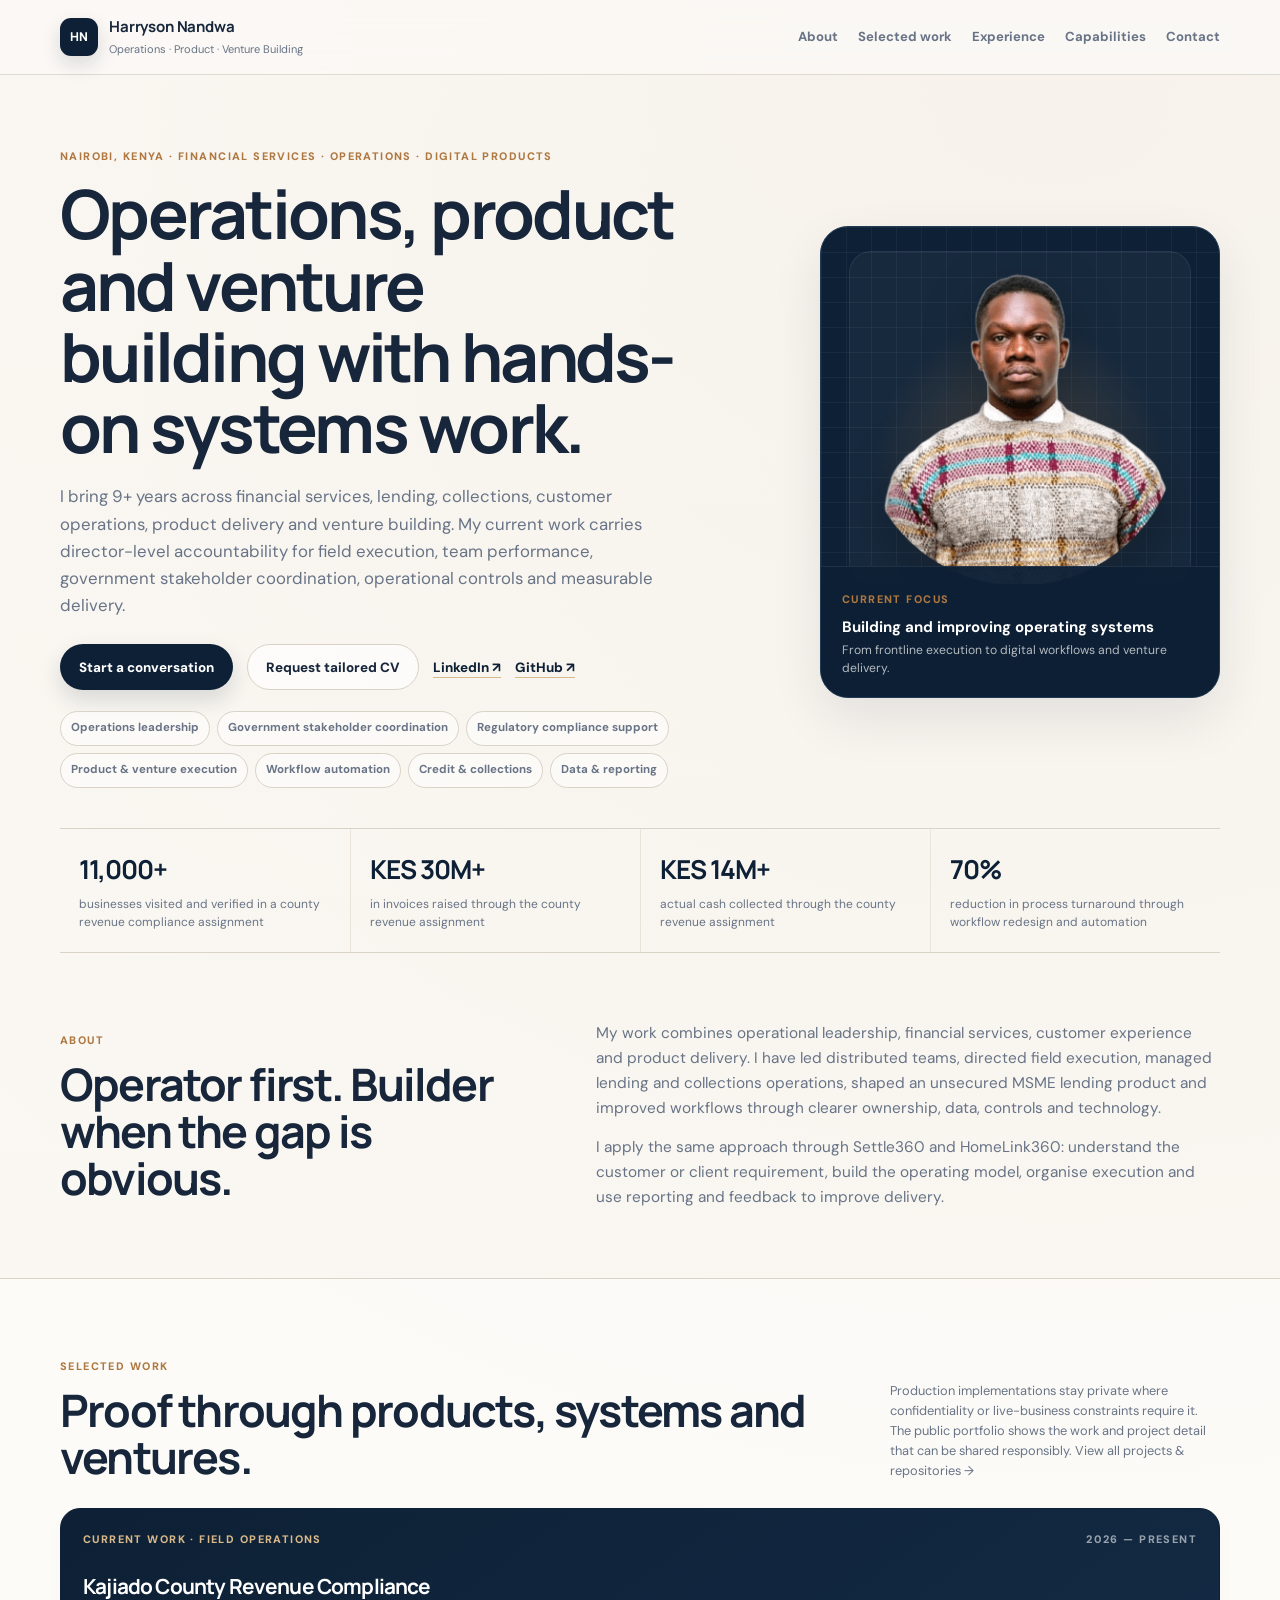
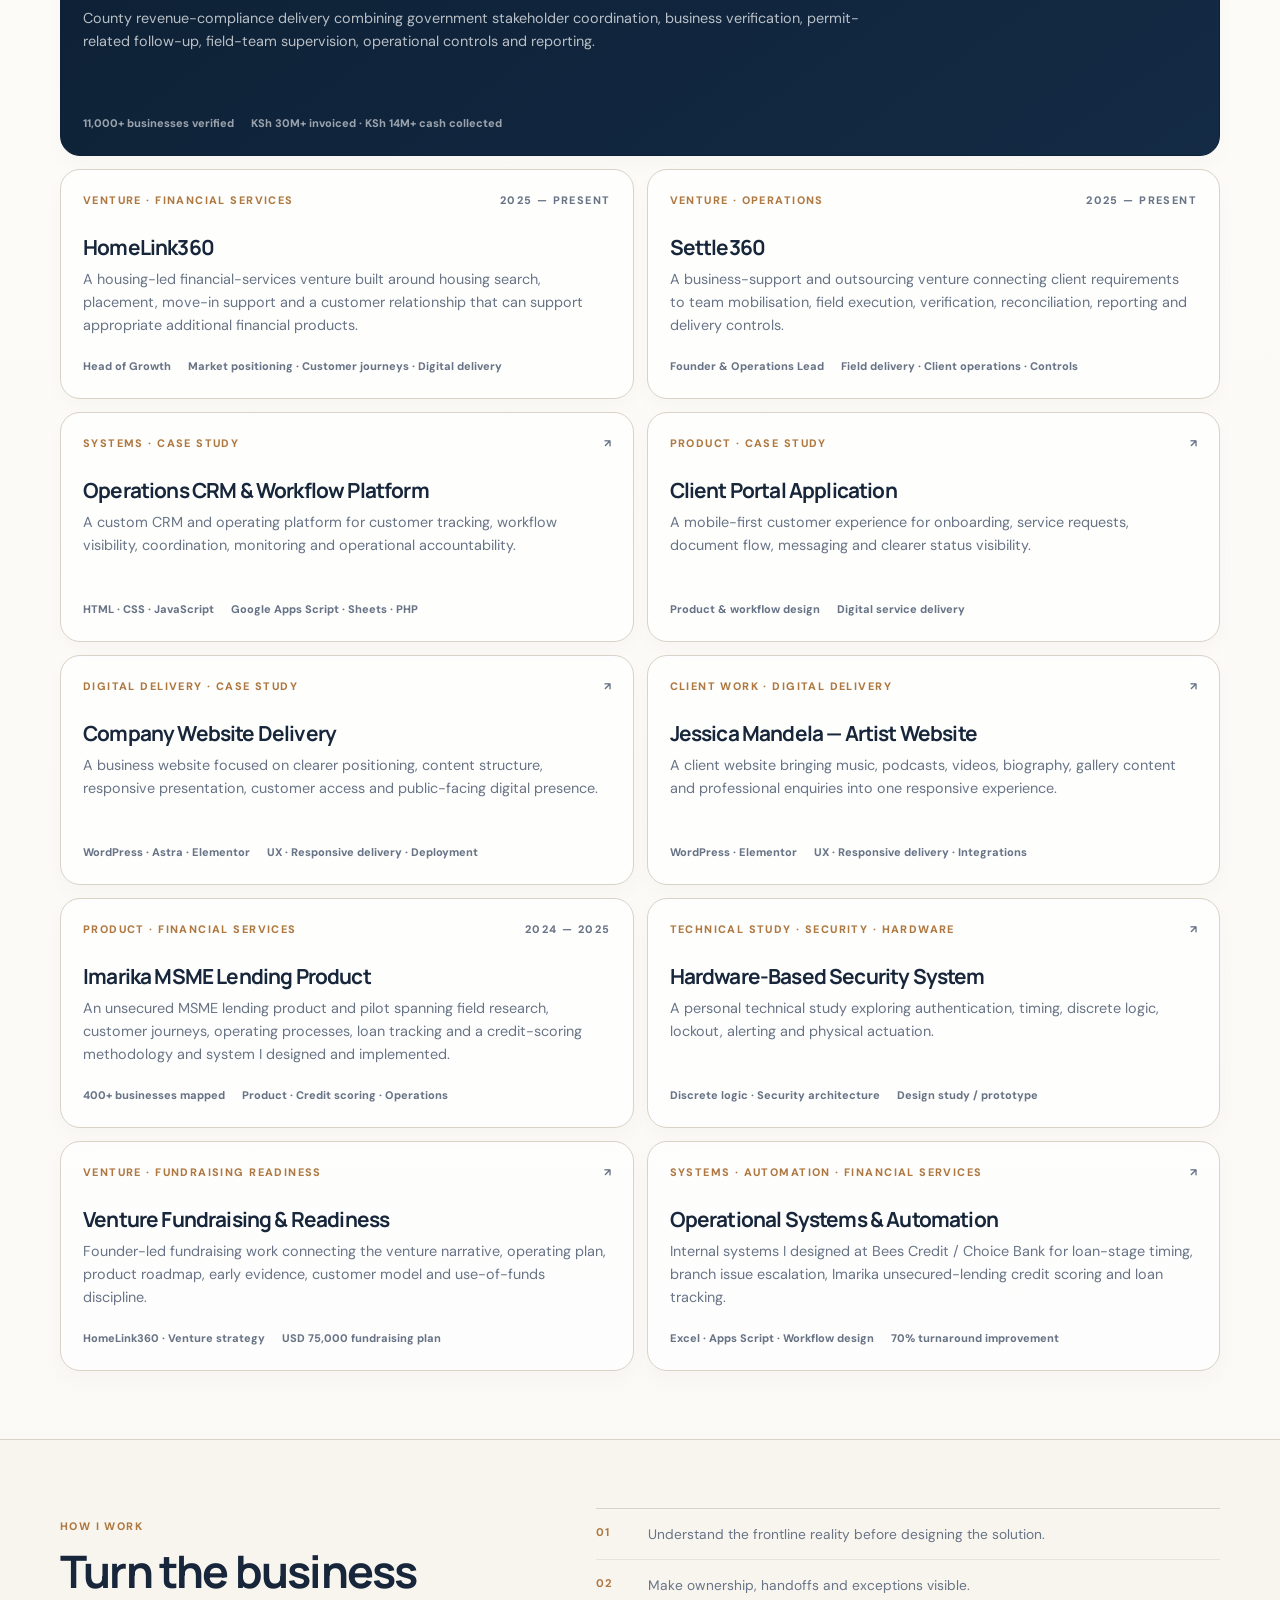
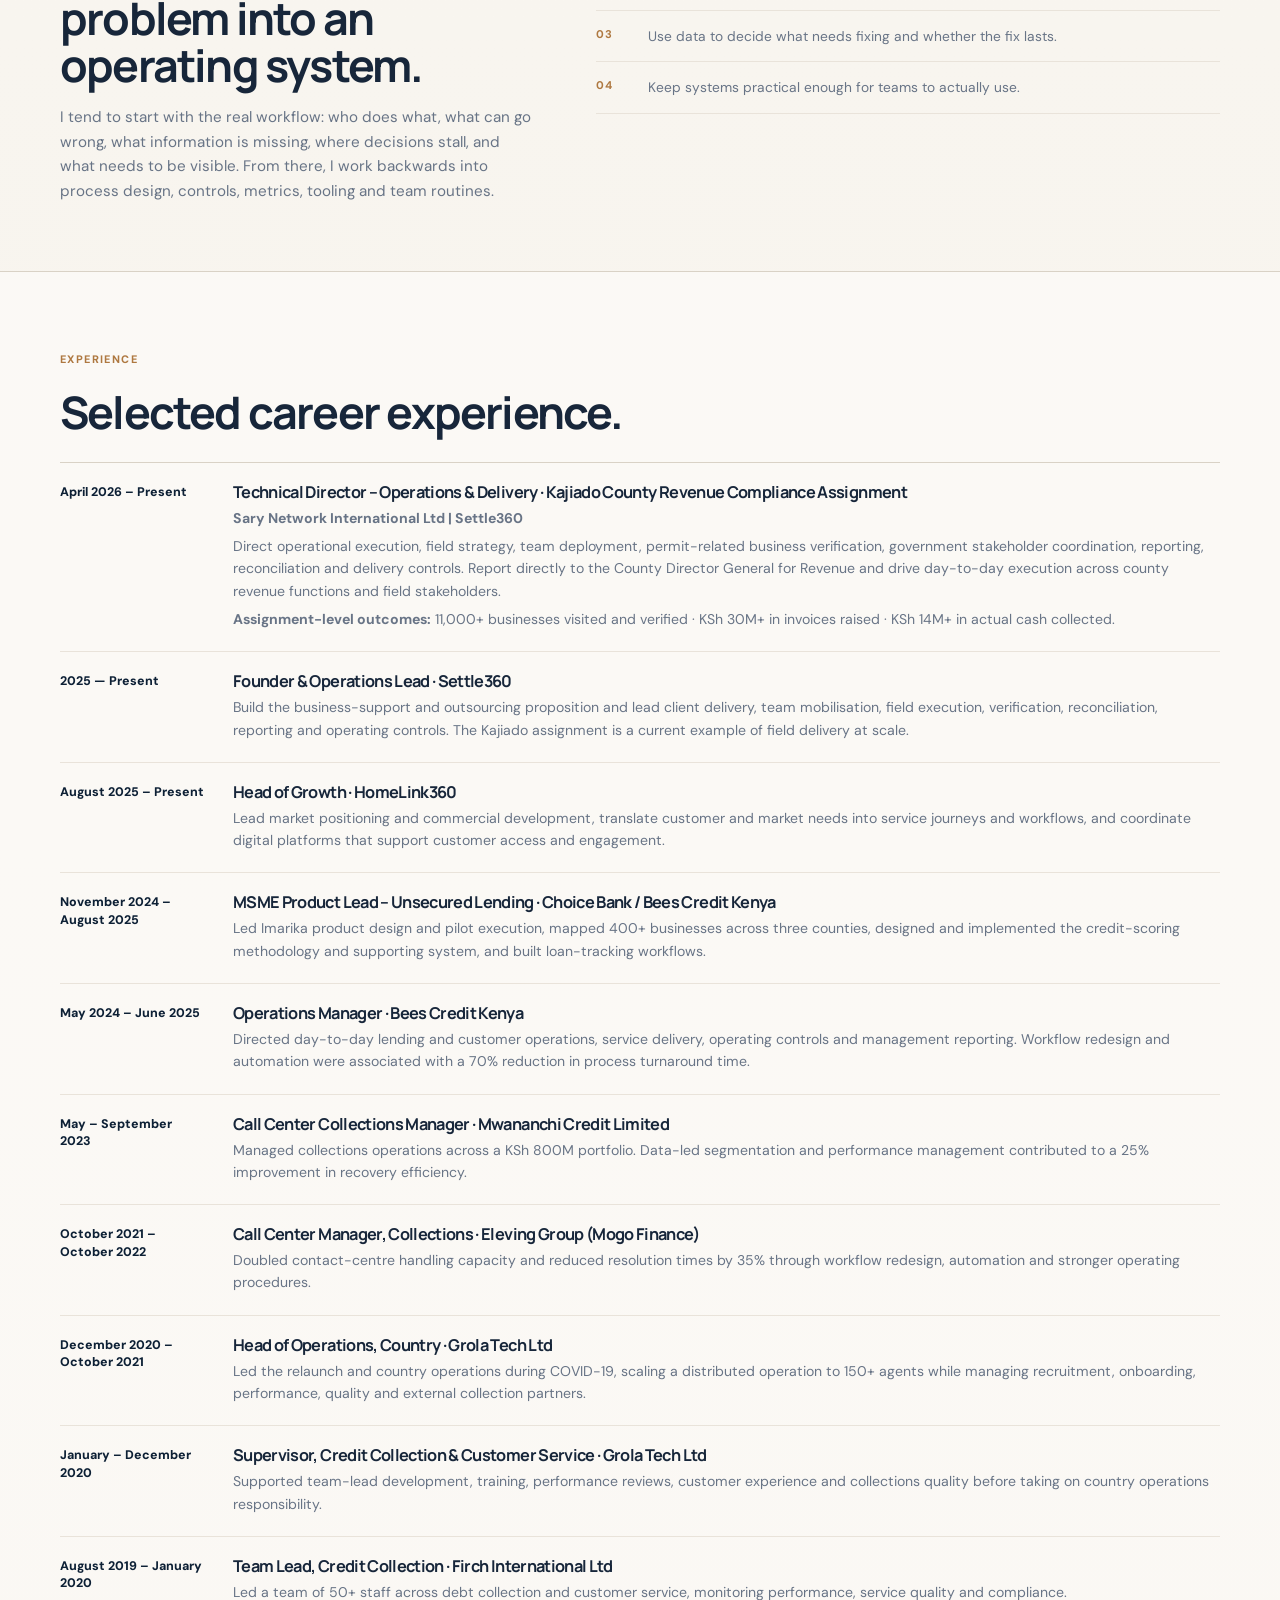
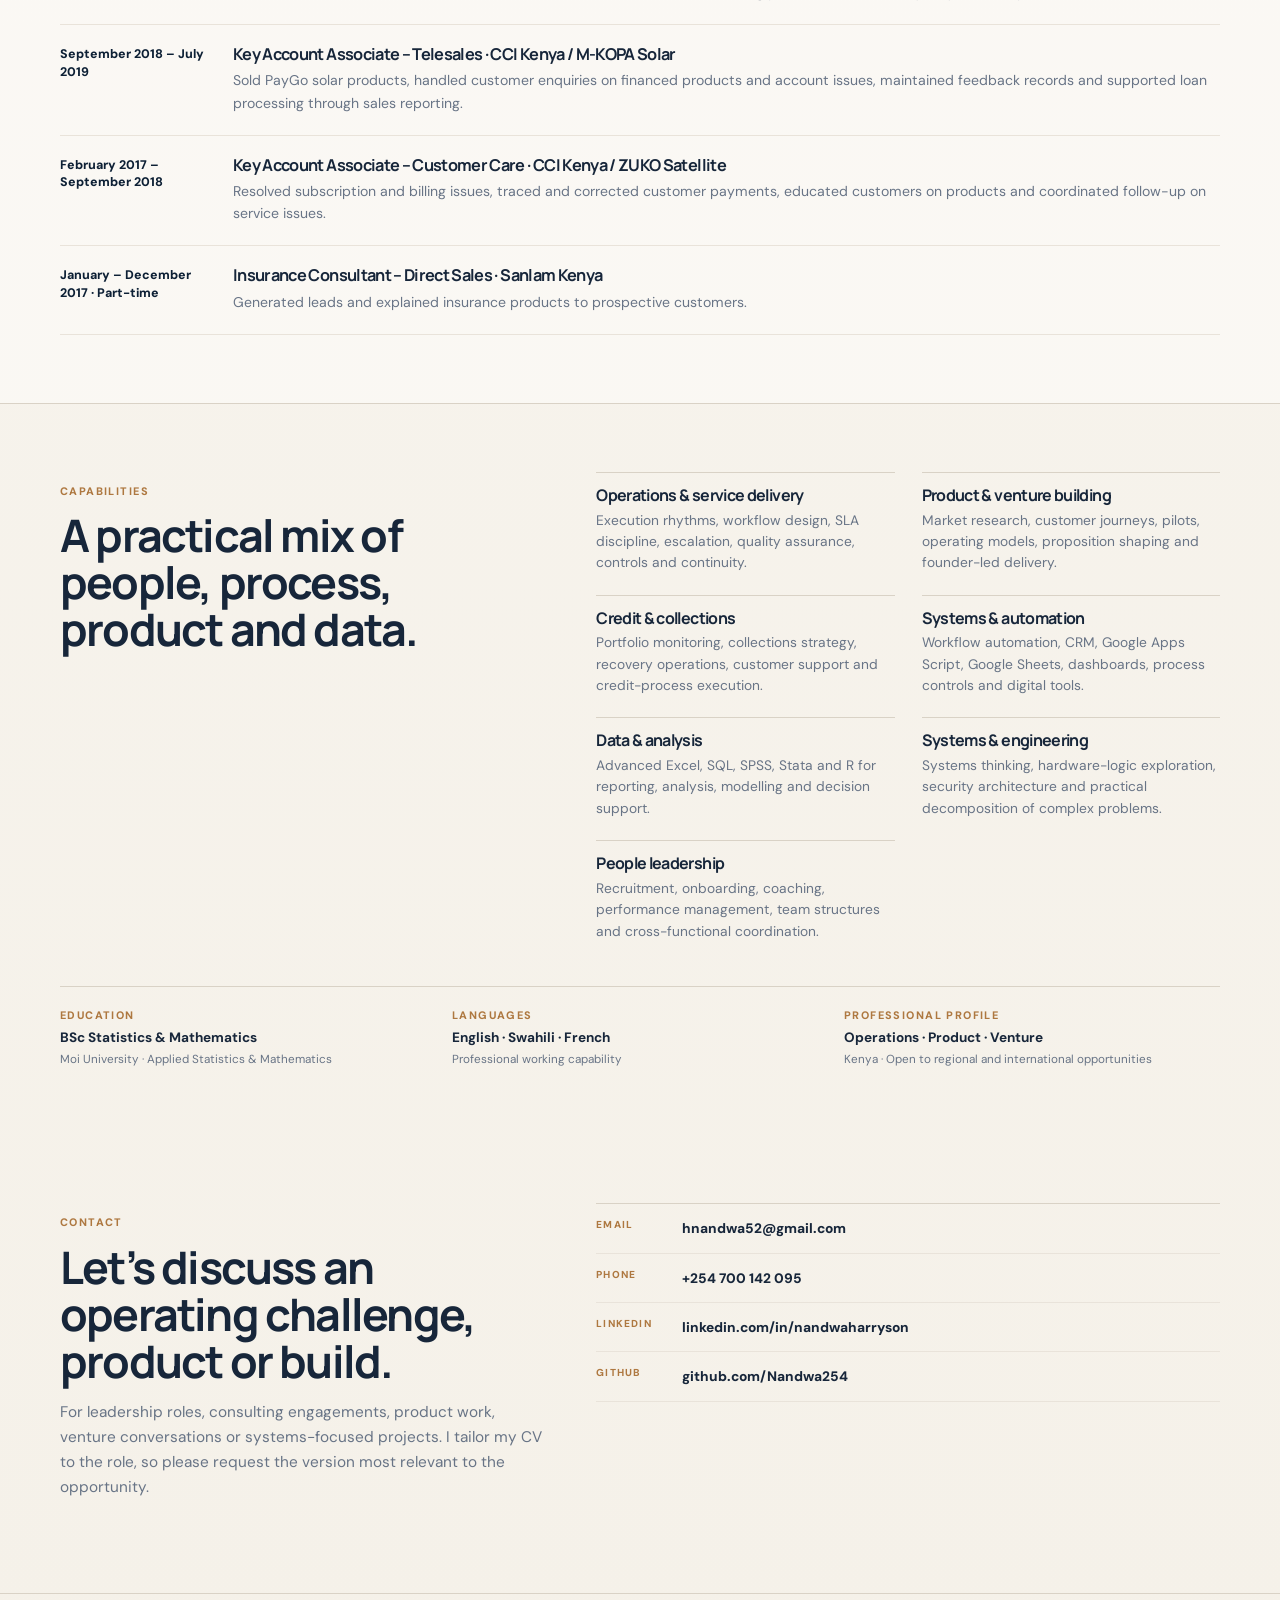
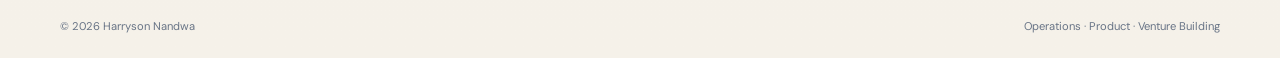
==== commit d486da56: "Complete experience timeline with separate country operations, collections and CCI roles" ====
--- a/index.html
+++ b/index.html
@@ -347,7 +347,7 @@
           </article>
 
           <article class="timeline-row">
-            <div class="timeline-date">2025 — Present</div>
+            <div class="timeline-date">August 2025 – Present</div>
             <div>
               <h3>Head of Growth · HomeLink360</h3>
               <p>Lead market positioning and commercial development, translate customer and market needs into service journeys and workflows, and coordinate digital platforms that support customer access and engagement.</p>
@@ -379,18 +379,26 @@
           </article>
 
           <article class="timeline-row">
-            <div class="timeline-date">2021 — 2022</div>
-            <div>
-              <h3>Call Center Manager, Collections · Mogo Finance</h3>
+            <div class="timeline-date">October 2021 – October 2022</div>
+            <div>
+              <h3>Call Center Manager, Collections · Eleving Group (Mogo Finance)</h3>
               <p>Doubled contact-centre handling capacity and reduced resolution times by 35% through workflow redesign, automation and stronger operating procedures.</p>
             </div>
           </article>
 
           <article class="timeline-row">
-            <div class="timeline-date">2020 — 2021</div>
+            <div class="timeline-date">December 2020 – October 2021</div>
             <div>
               <h3>Head of Operations, Country · Grola Tech Ltd</h3>
-              <p>Helped establish and relaunch the Kenya operation during COVID-19 and led a 150+ distributed-agent structure across performance, training, quality and service continuity.</p>
+              <p>Led the relaunch and country operations during COVID-19, scaling a distributed operation to 150+ agents while managing recruitment, onboarding, performance, quality and external collection partners.</p>
+            </div>
+          </article>
+
+          <article class="timeline-row">
+            <div class="timeline-date">January – December 2020</div>
+            <div>
+              <h3>Supervisor, Credit Collection & Customer Service · Grola Tech Ltd</h3>
+              <p>Supported team-lead development, training, performance reviews, customer experience and collections quality before taking on country operations responsibility.</p>
             </div>
           </article>
 
@@ -403,10 +411,18 @@
           </article>
 
           <article class="timeline-row">
-            <div class="timeline-date">February 2017 – July 2019</div>
-            <div>
-              <h3>Key Account Associate · CCI Kenya (M-KOPA Solar and ZUKO Satellite)</h3>
-              <p>Worked across PayGo solar telesales and customer care, handling product enquiries, payment tracing, customer education, issue resolution and sales reporting.</p>
+            <div class="timeline-date">September 2018 – July 2019</div>
+            <div>
+              <h3>Key Account Associate – Telesales · CCI Kenya / M-KOPA Solar</h3>
+              <p>Sold PayGo solar products, handled customer enquiries on financed products and account issues, maintained feedback records and supported loan processing through sales reporting.</p>
+            </div>
+          </article>
+
+          <article class="timeline-row">
+            <div class="timeline-date">February 2017 – September 2018</div>
+            <div>
+              <h3>Key Account Associate – Customer Care · CCI Kenya / ZUKO Satellite</h3>
+              <p>Resolved subscription and billing issues, traced and corrected customer payments, educated customers on products and coordinated follow-up on service issues.</p>
             </div>
           </article>
 
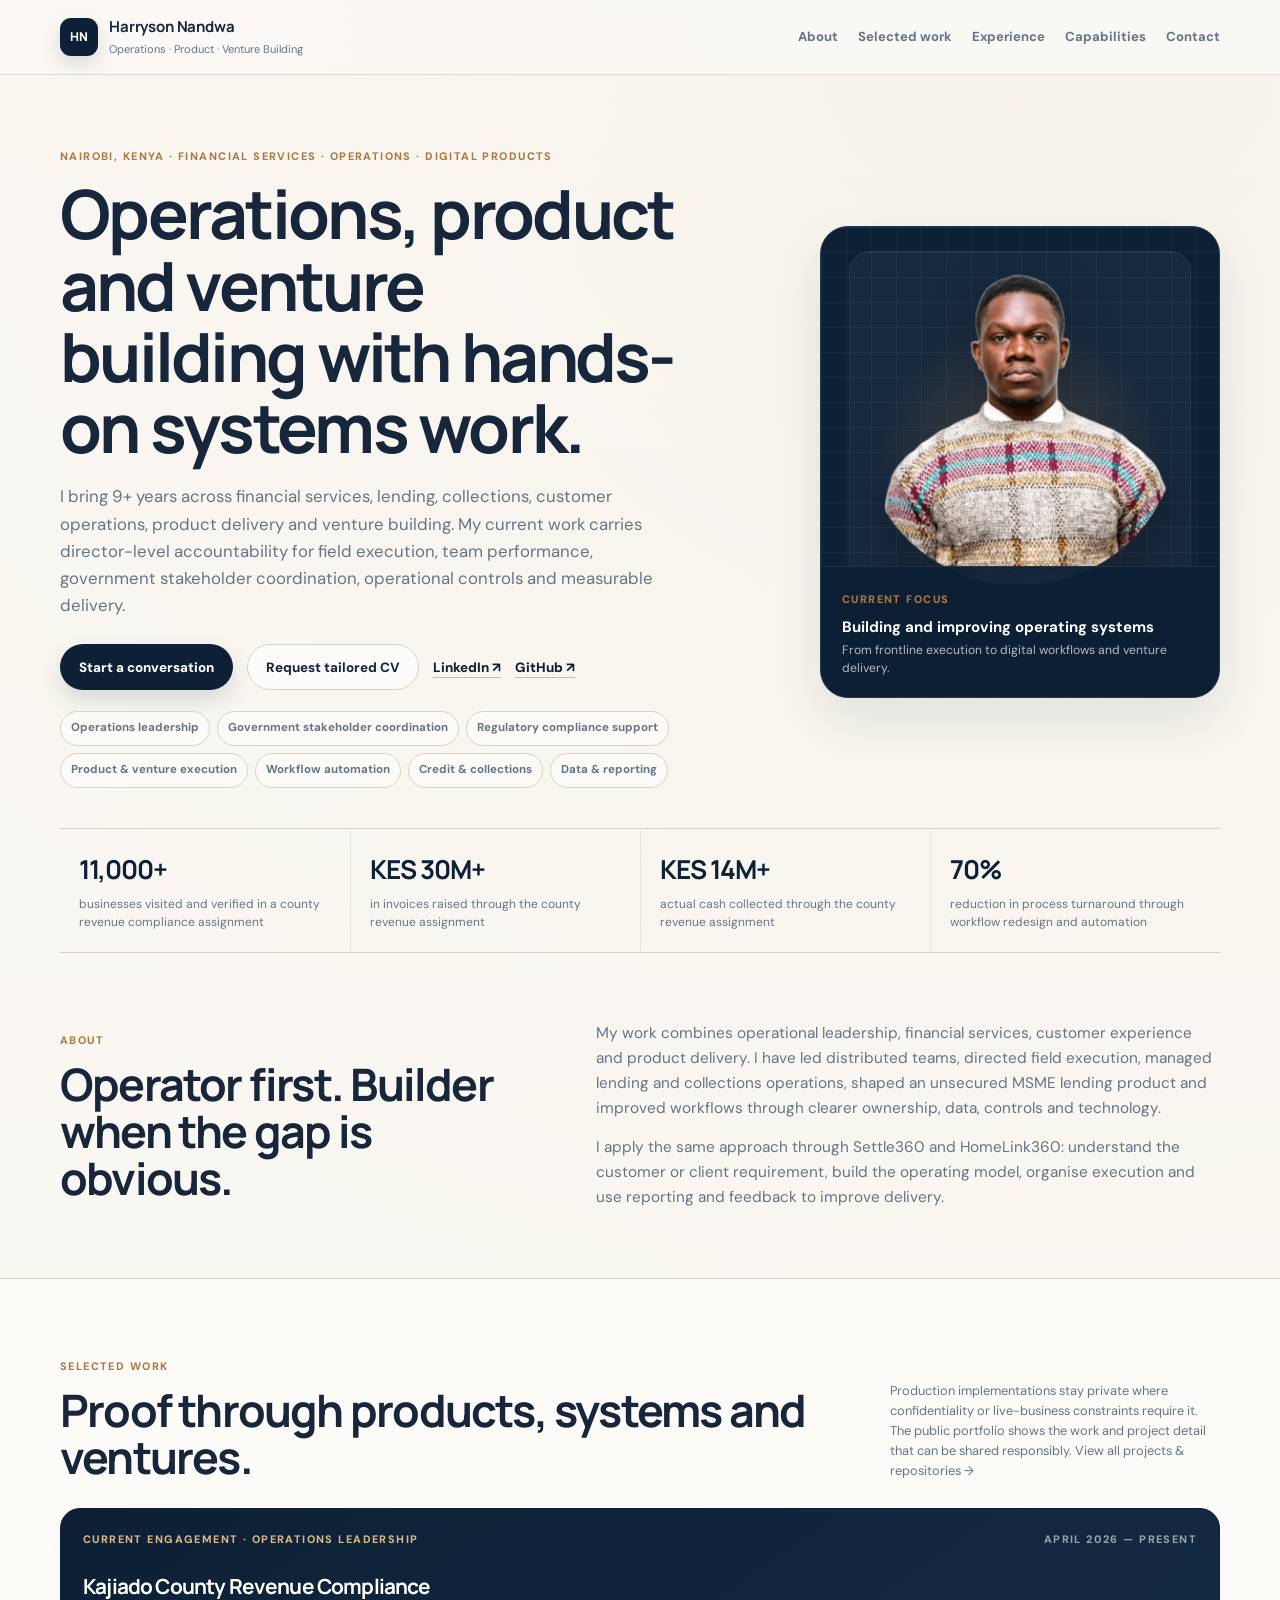
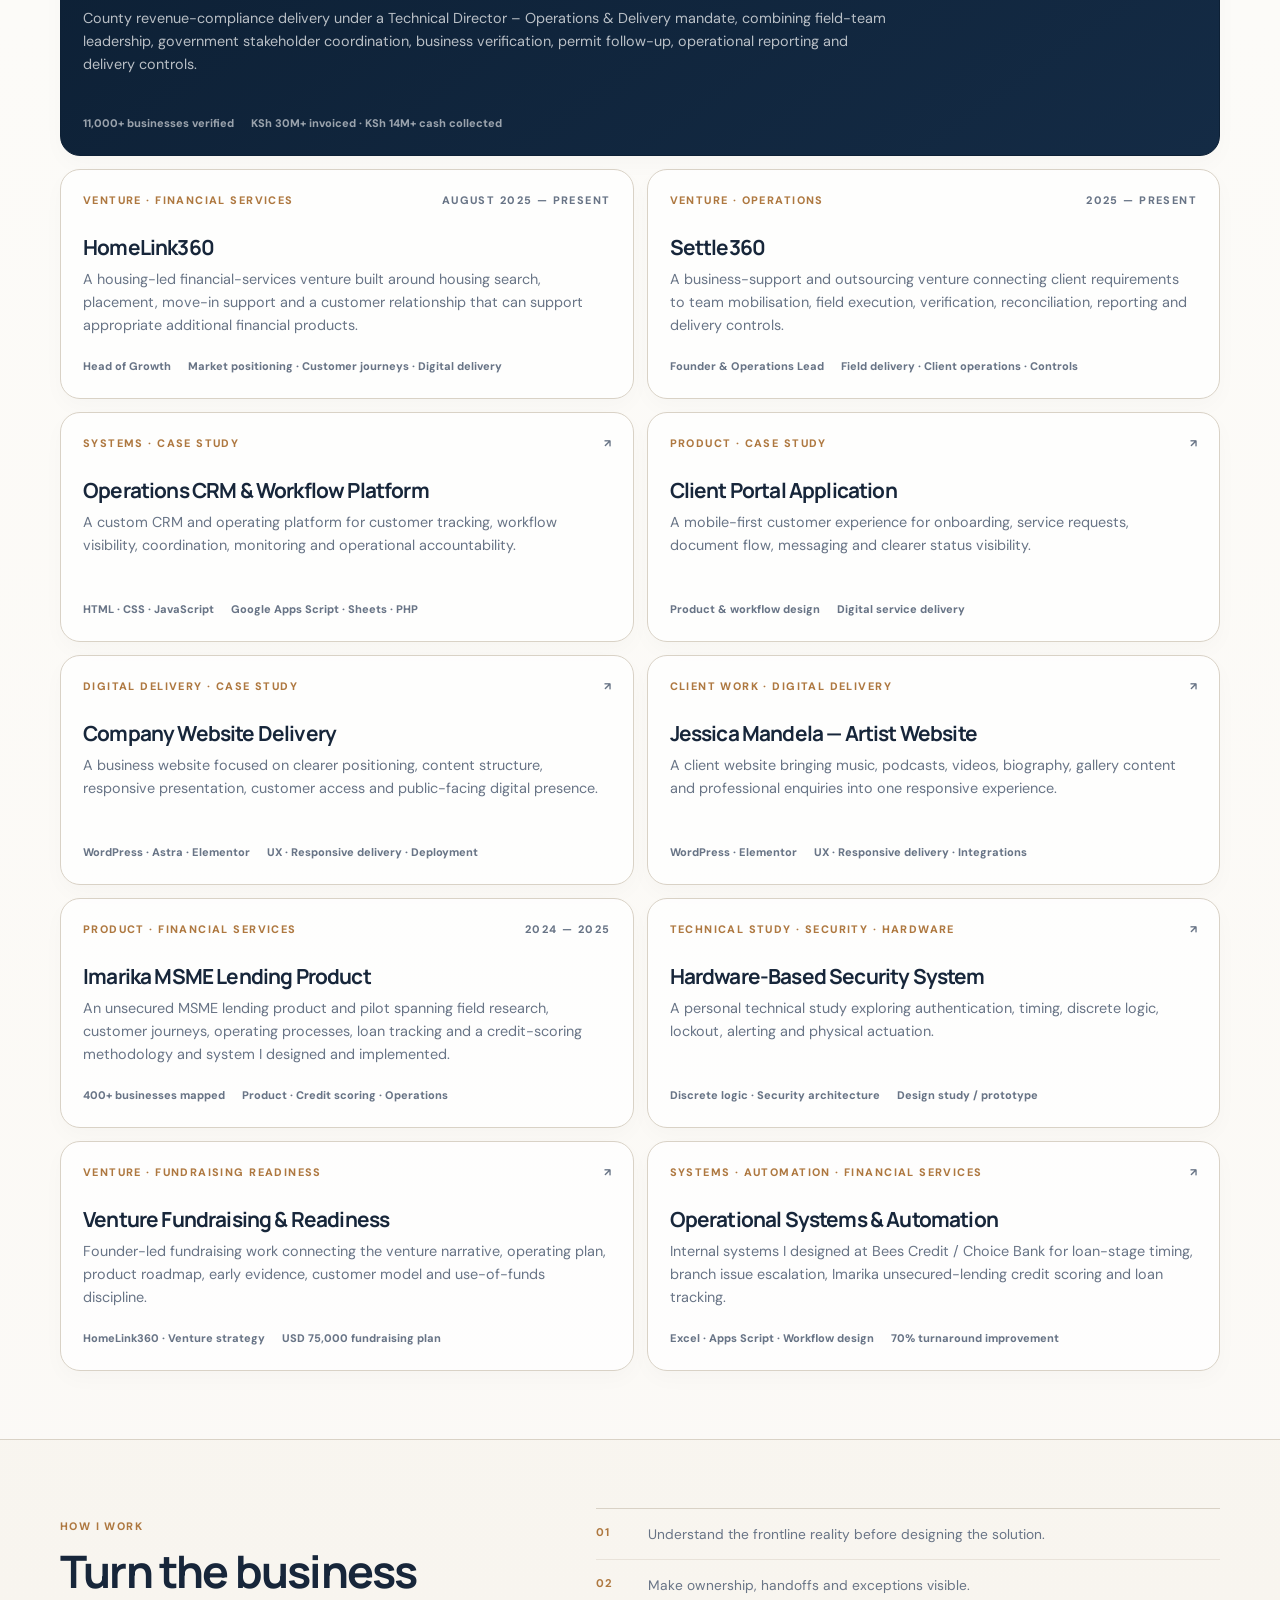
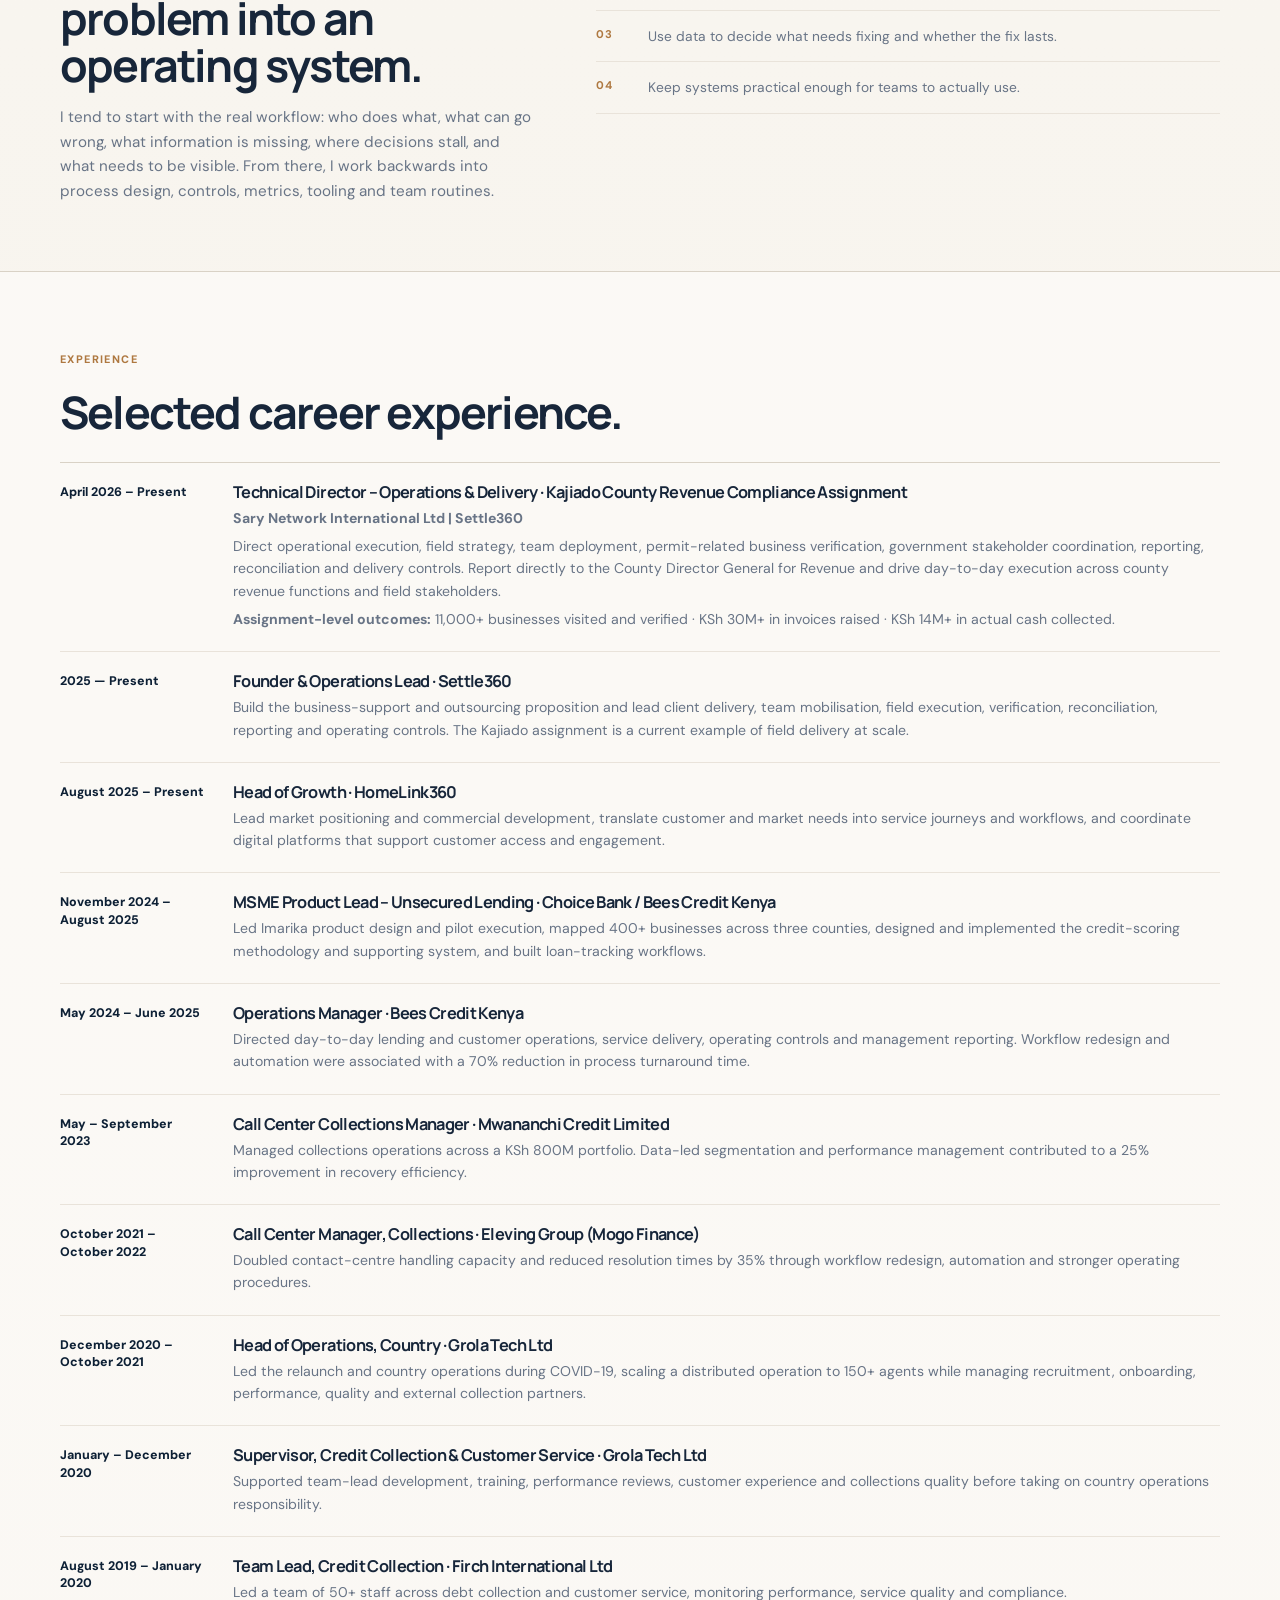
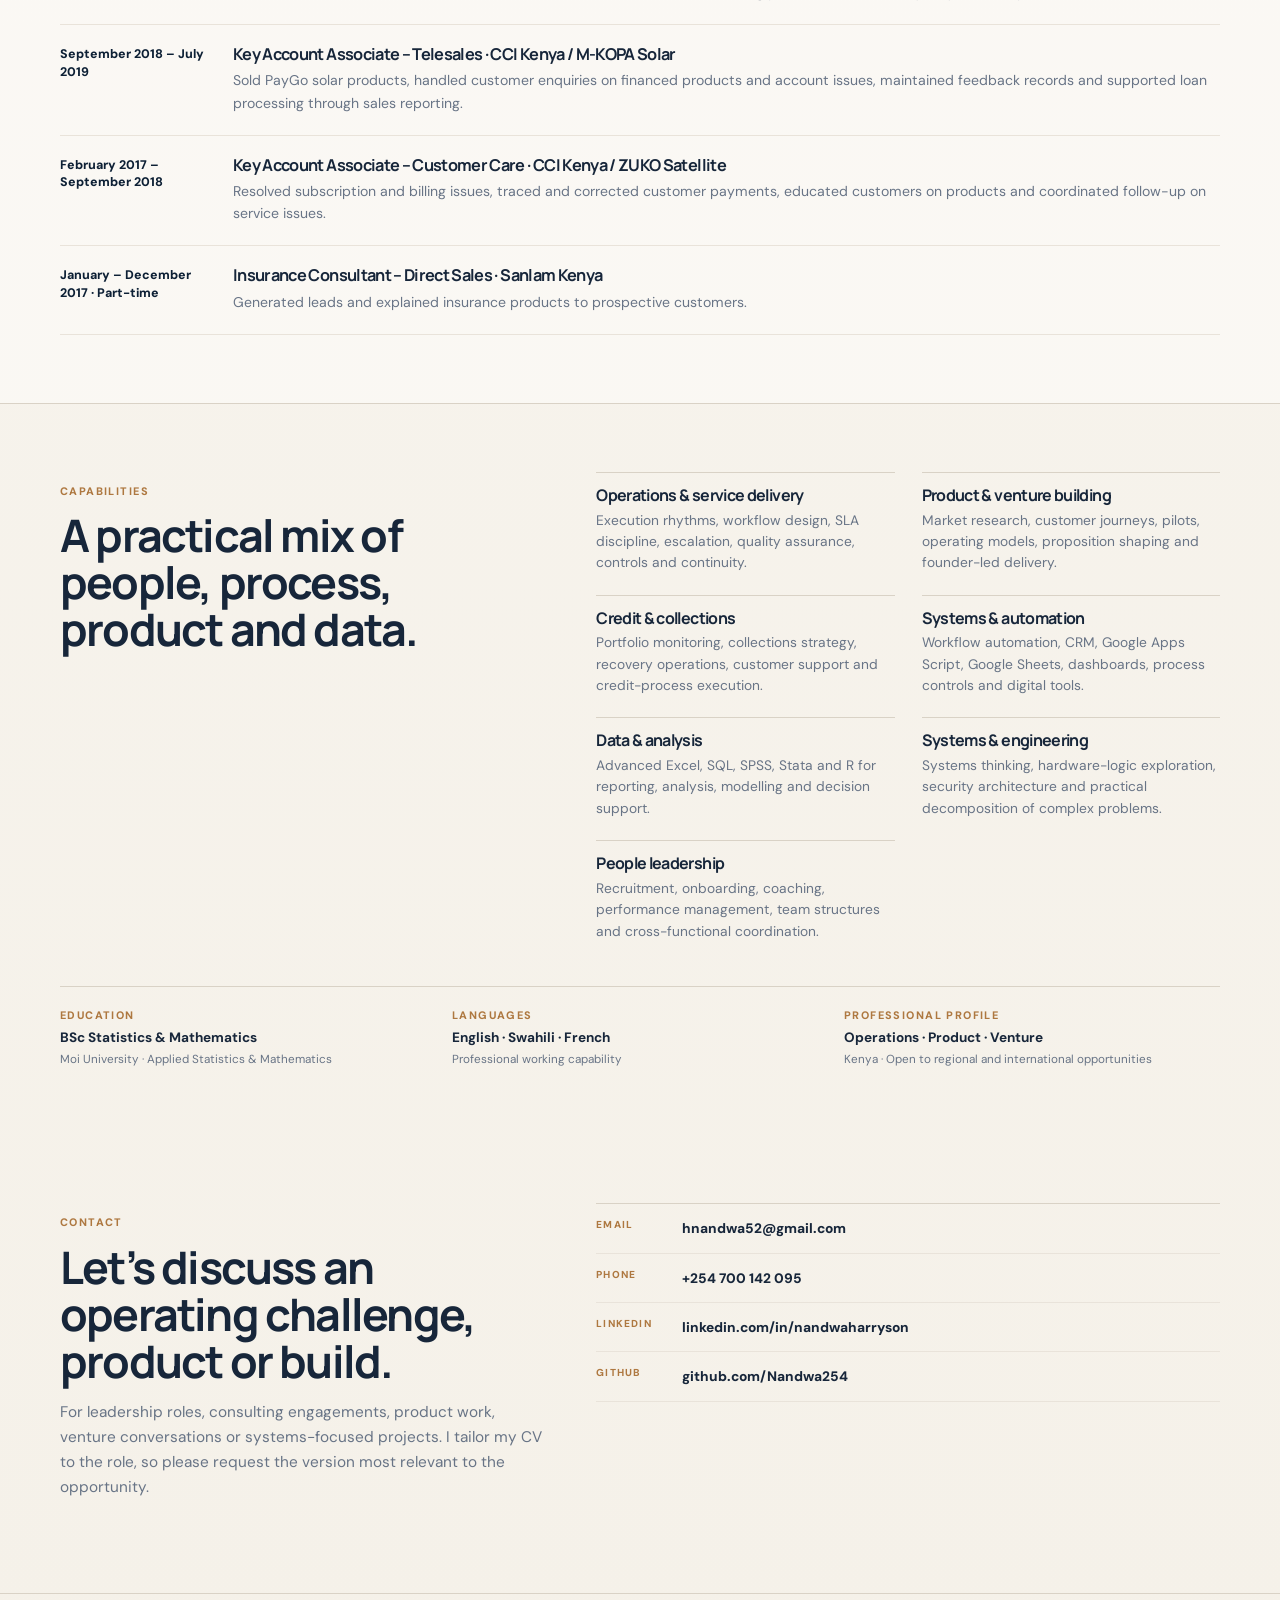
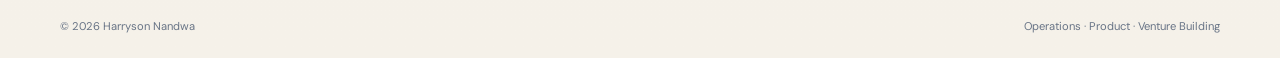
==== commit 324db1be: "Clarify current Technical Director assignment on portfolio homepage" ====
--- a/index.html
+++ b/index.html
@@ -132,12 +132,12 @@
 
         <div class="work-grid">          <a class="work-card featured" href="projects/kajiado-revenue-operations.html">
             <div class="work-top">
-              <span class="work-type">CURRENT WORK · FIELD OPERATIONS</span>
-              <span class="work-year">2026 — PRESENT</span>
+              <span class="work-type">CURRENT ENGAGEMENT · OPERATIONS LEADERSHIP</span>
+              <span class="work-year">APRIL 2026 — PRESENT</span>
             </div>
             <h3>Kajiado County Revenue Compliance</h3>
             <p>
-              County revenue-compliance delivery combining government stakeholder coordination, business verification, permit-related follow-up, field-team supervision, operational controls and reporting.
+              County revenue-compliance delivery under a Technical Director – Operations & Delivery mandate, combining field-team leadership, government stakeholder coordination, business verification, permit follow-up, operational reporting and delivery controls.
             </p>
             <div class="work-meta">
               <span>11,000+ businesses verified</span>
@@ -149,7 +149,7 @@
           <a class="work-card" href="projects/homelink360.html">
             <div class="work-top">
               <span class="work-type">VENTURE · FINANCIAL SERVICES</span>
-              <span class="work-year">2025 — PRESENT</span>
+              <span class="work-year">AUGUST 2025 — PRESENT</span>
             </div>
             <h3>HomeLink360</h3>
             <p>
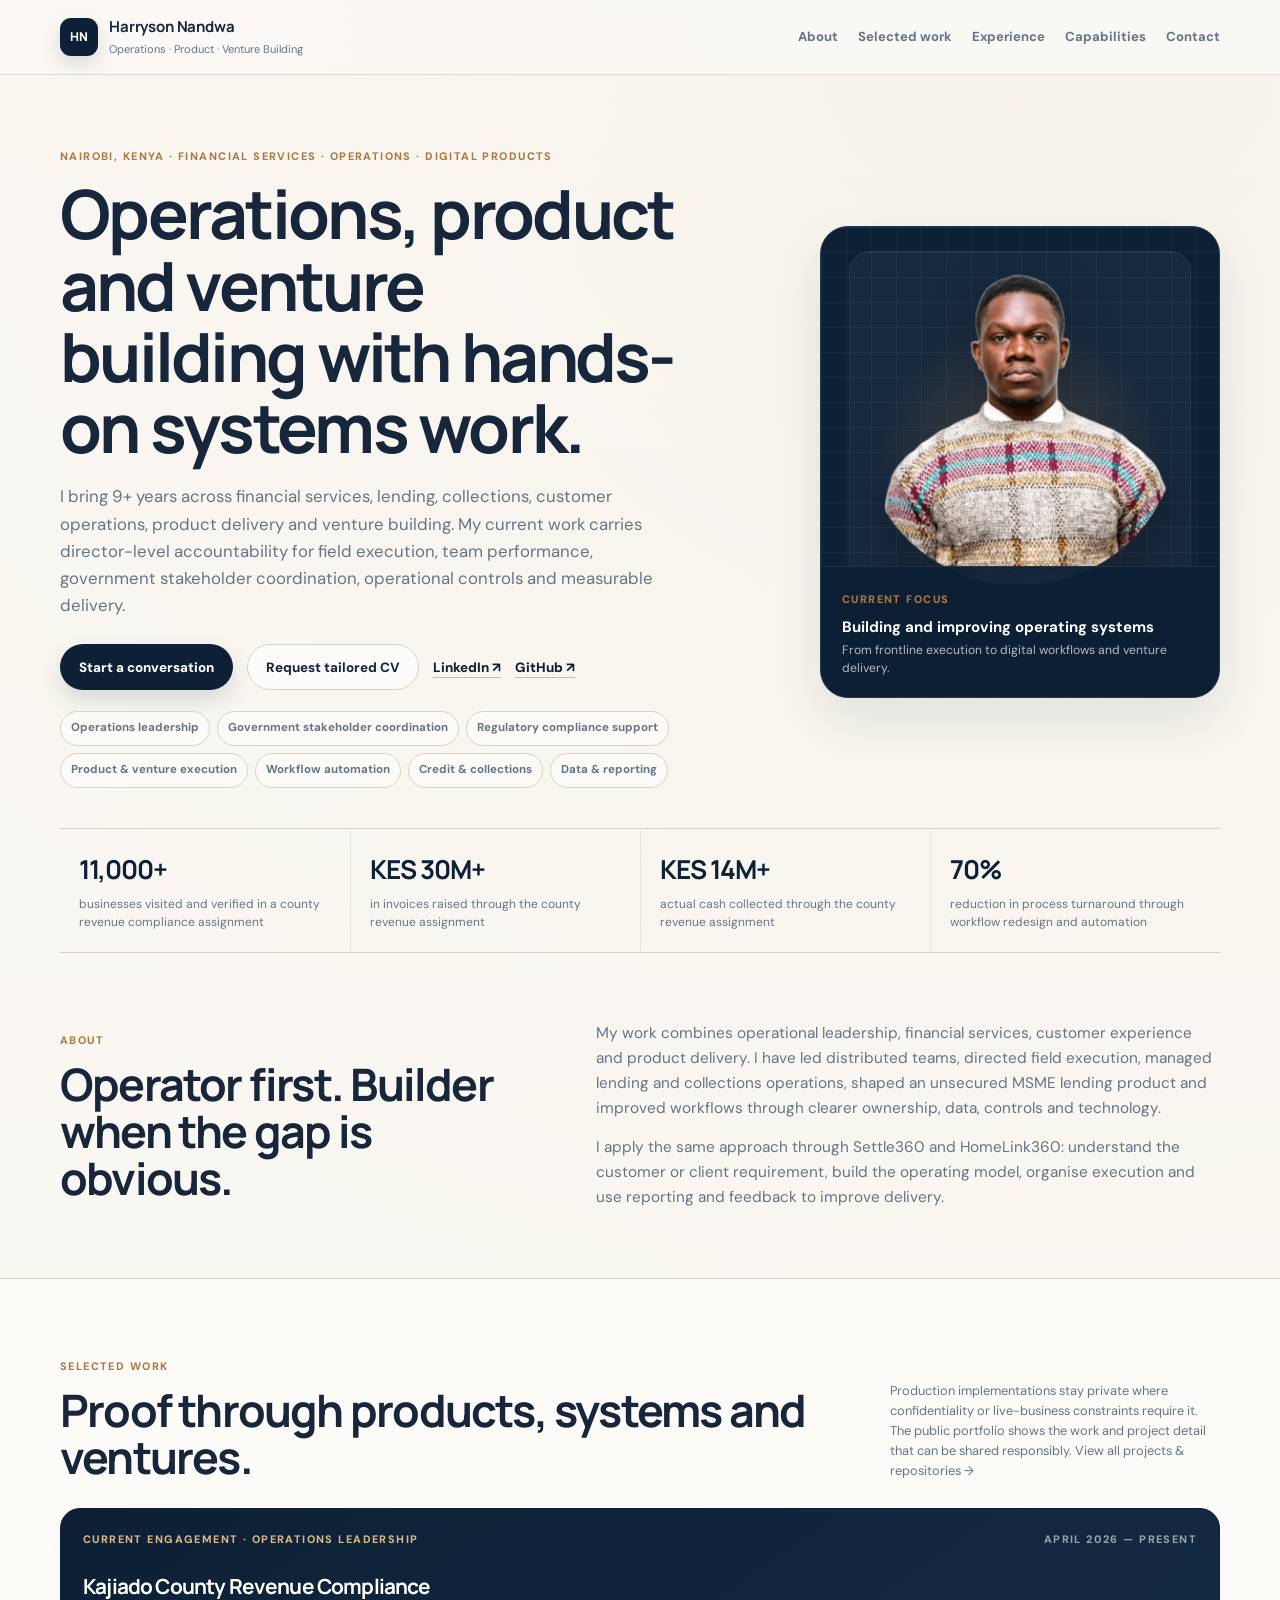
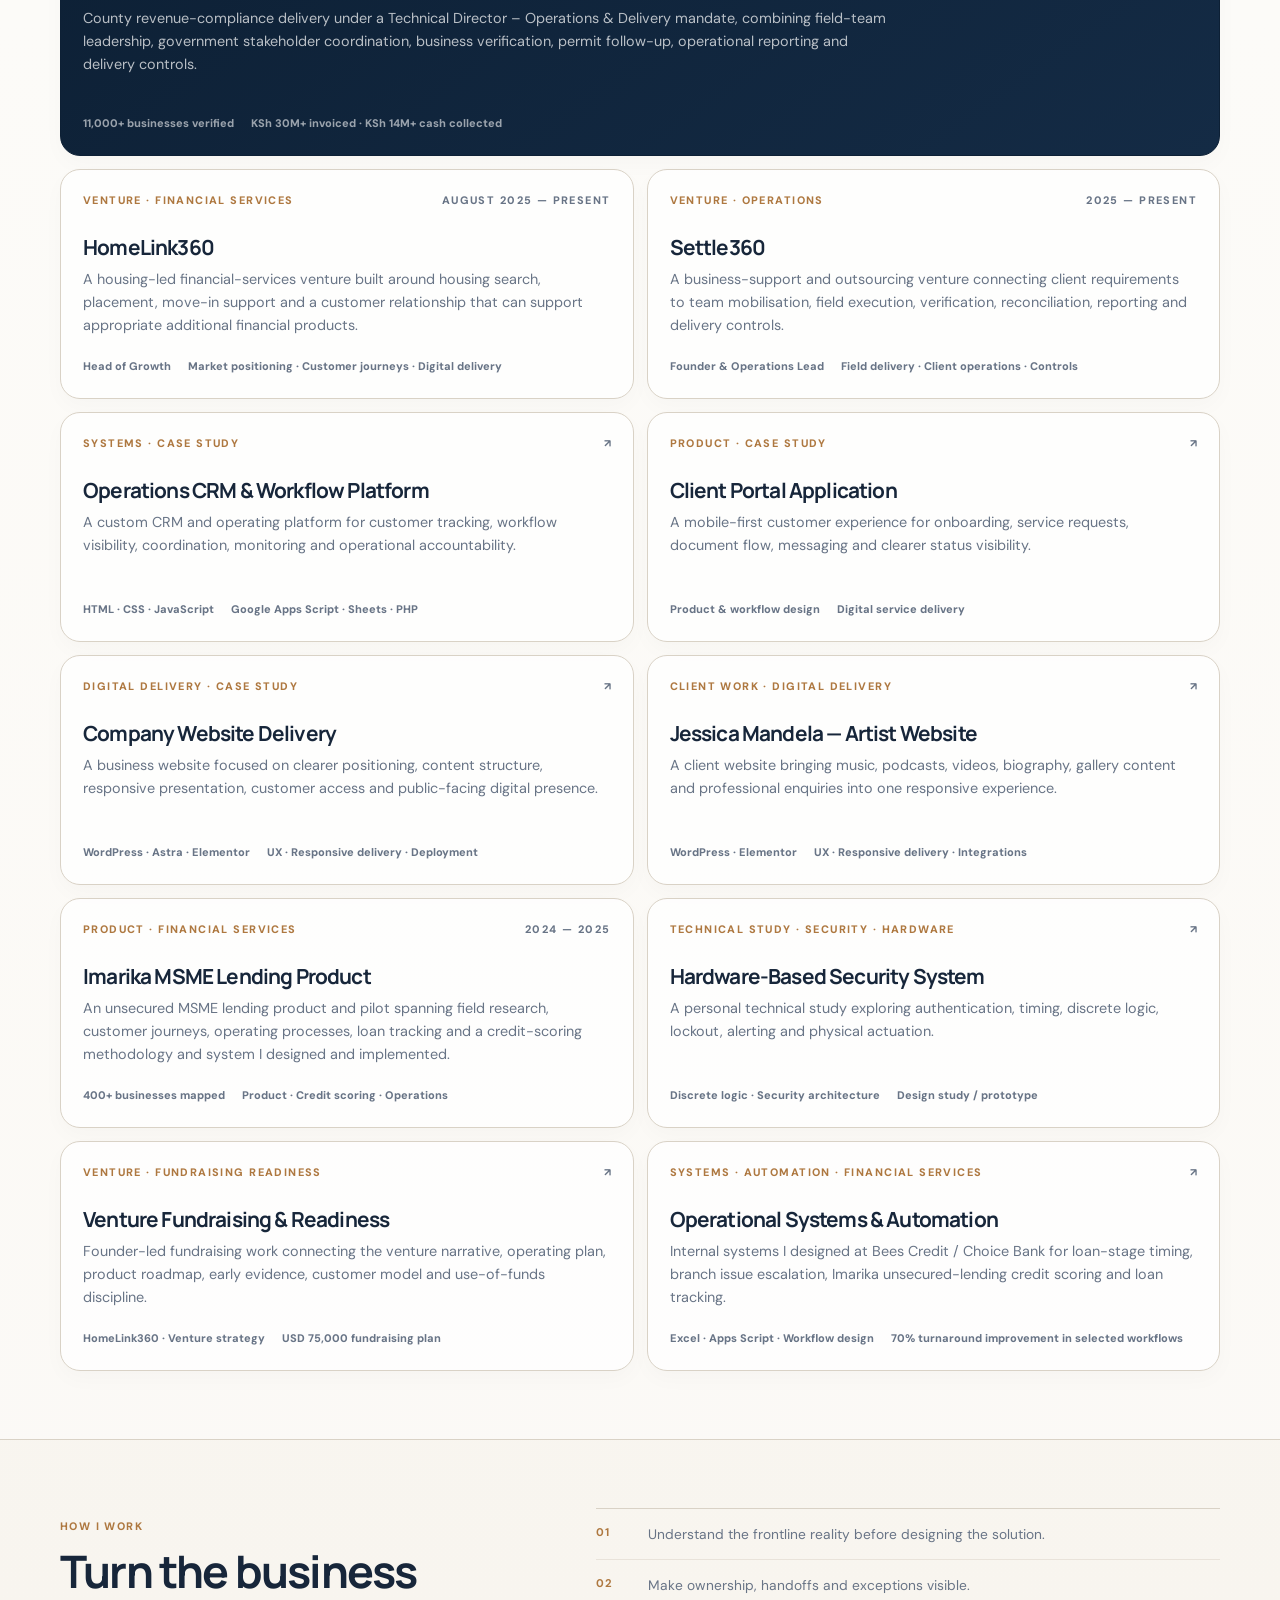
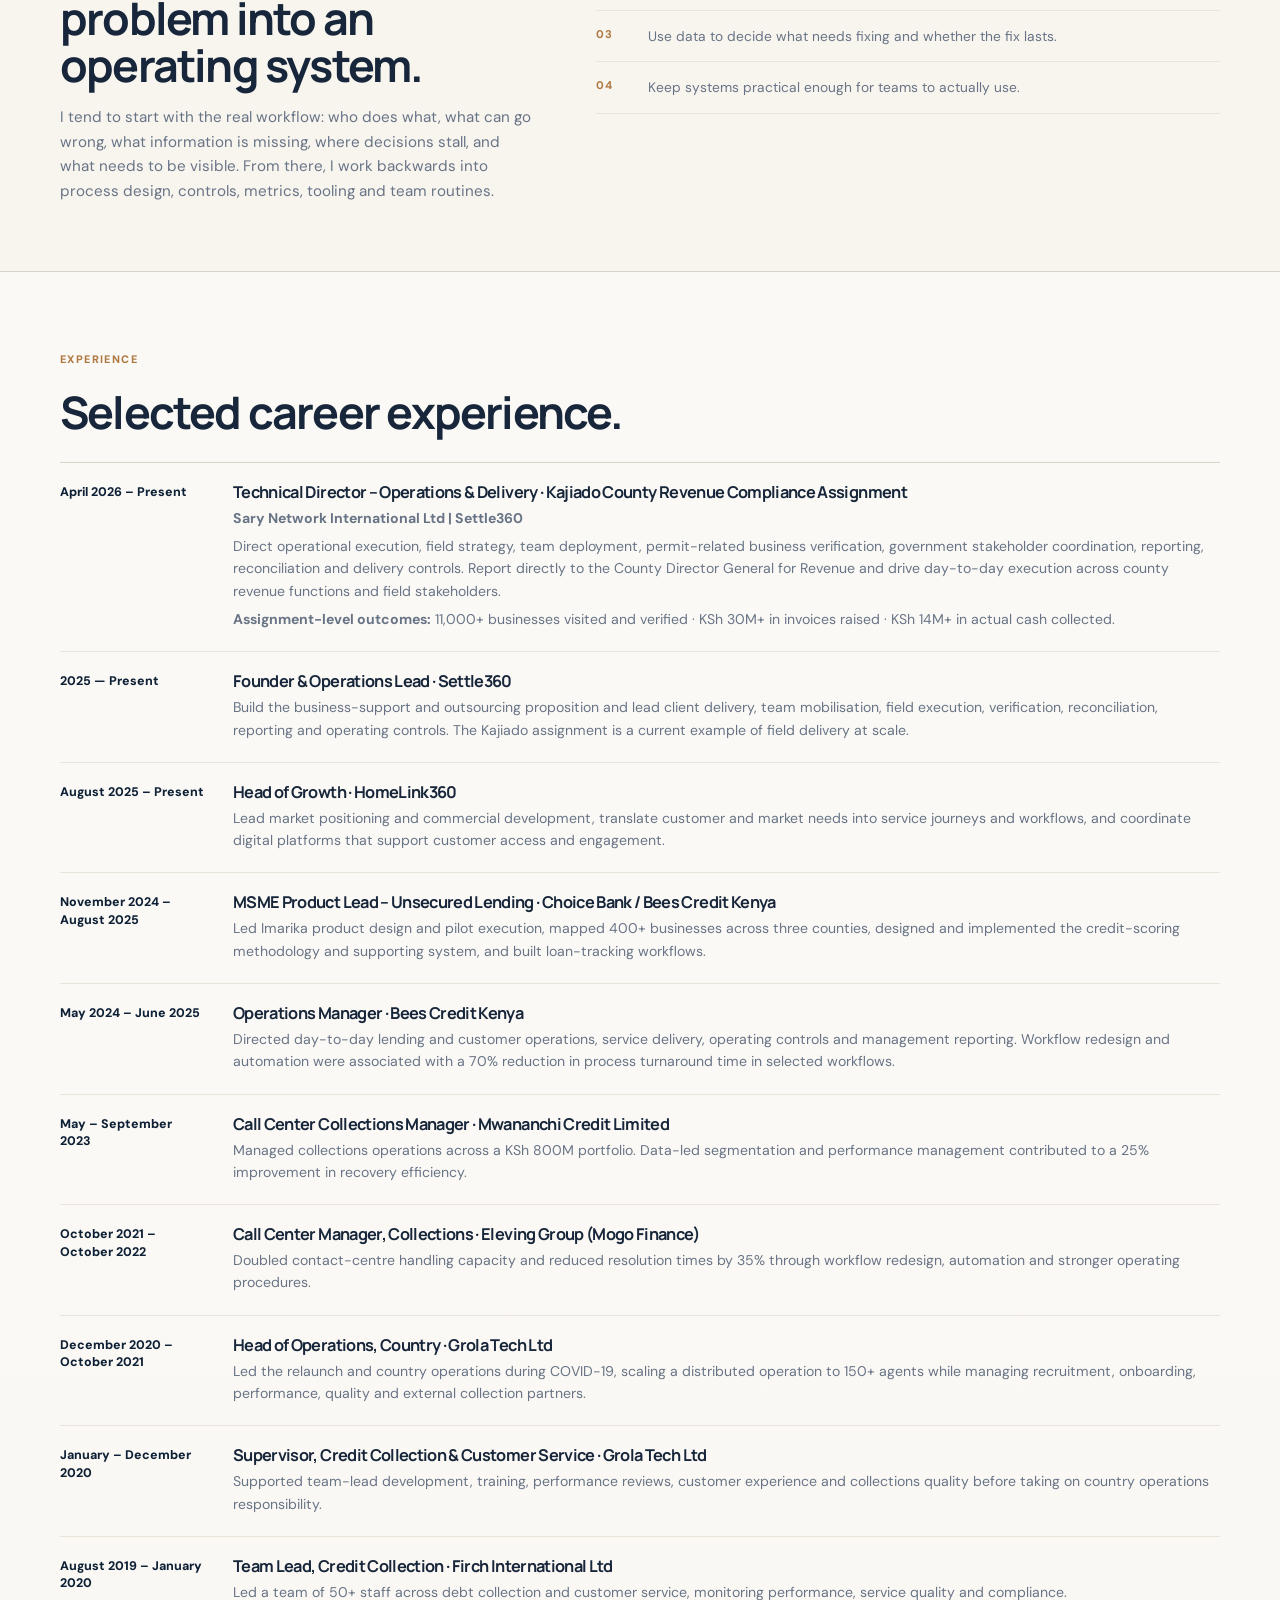
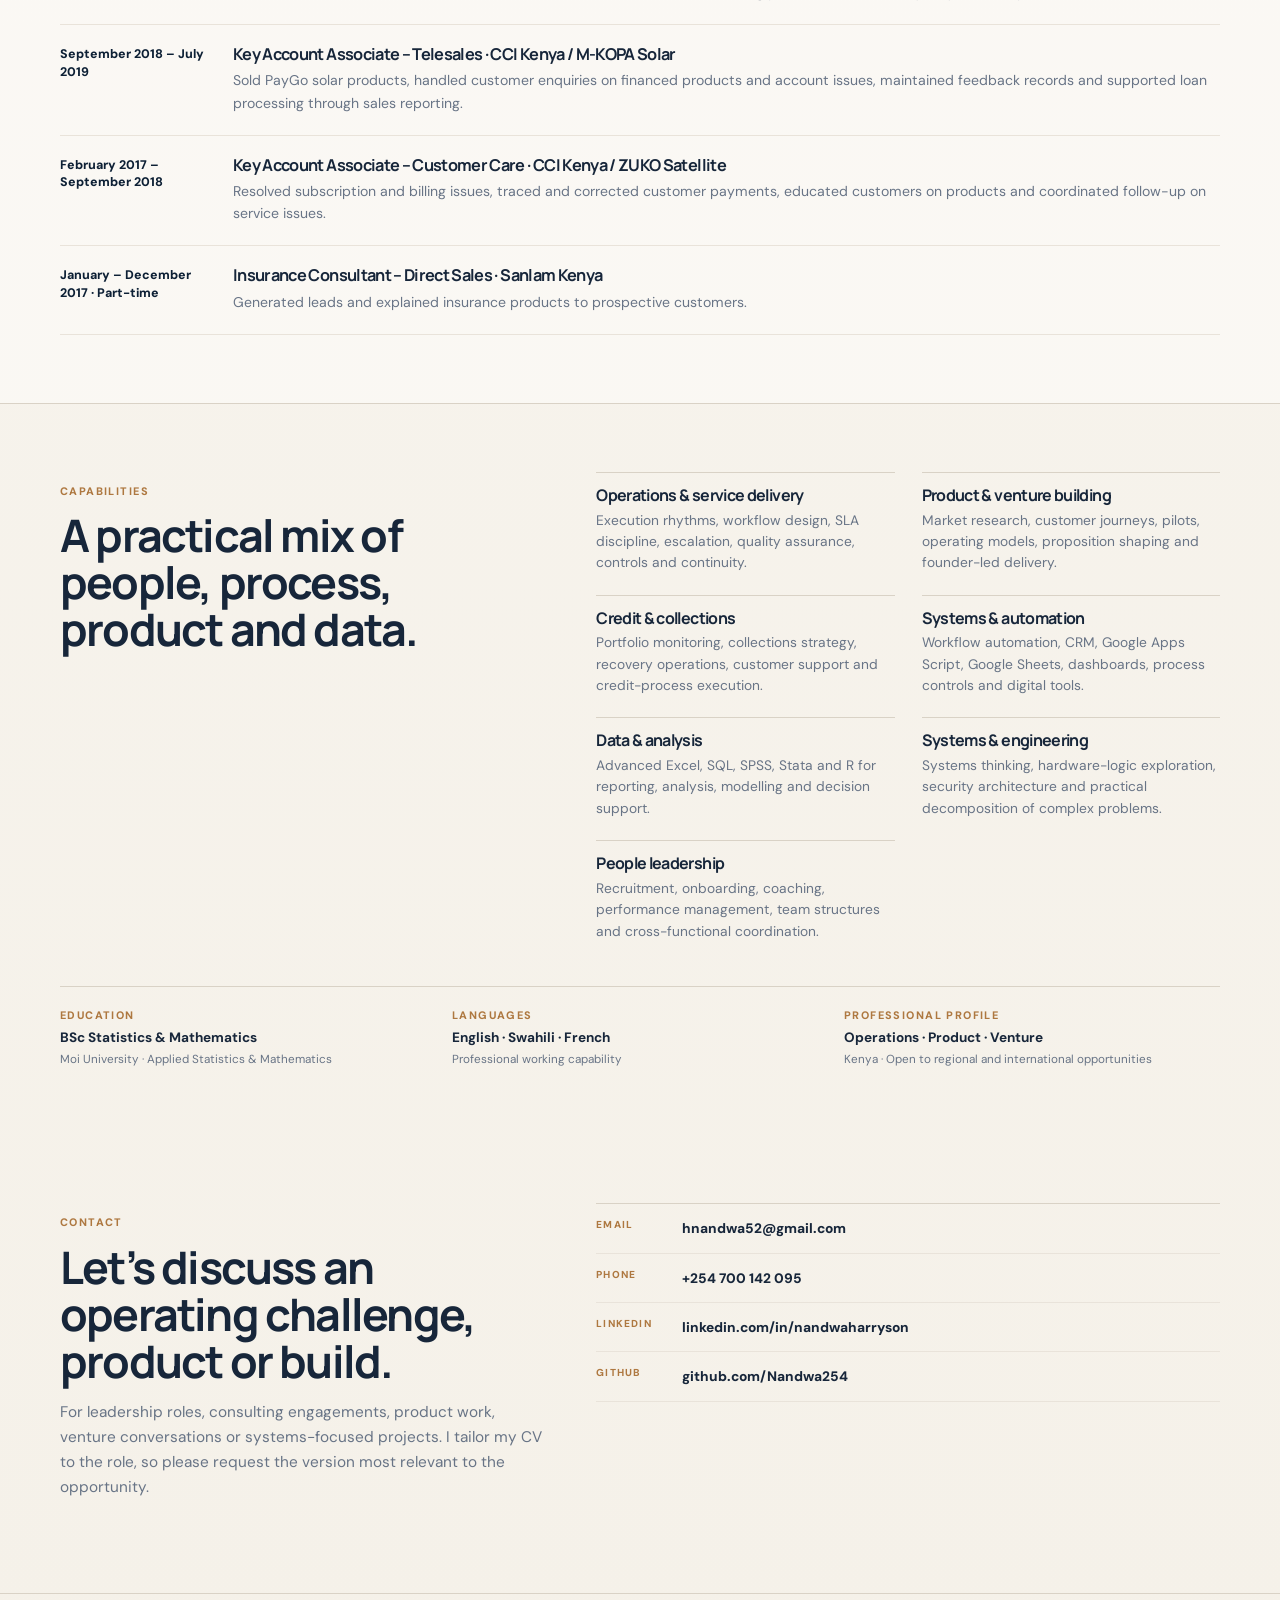
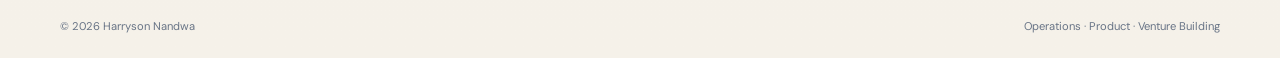
==== commit 7e2c5bfd: "Clarify turnaround improvement applies to selected workflows" ====
--- a/index.html
+++ b/index.html
@@ -293,7 +293,7 @@
             </p>
             <div class="work-meta">
               <span>Excel · Apps Script · Workflow design</span>
-              <span>70% turnaround improvement</span>
+              <span>70% turnaround improvement in selected workflows</span>
             </div>
           </a>
         </div>
@@ -366,7 +366,7 @@
             <div class="timeline-date">May 2024 – June 2025</div>
             <div>
               <h3>Operations Manager · Bees Credit Kenya</h3>
-              <p>Directed day-to-day lending and customer operations, service delivery, operating controls and management reporting. Workflow redesign and automation were associated with a 70% reduction in process turnaround time.</p>
+              <p>Directed day-to-day lending and customer operations, service delivery, operating controls and management reporting. Workflow redesign and automation were associated with a 70% reduction in process turnaround time in selected workflows.</p>
             </div>
           </article>
 
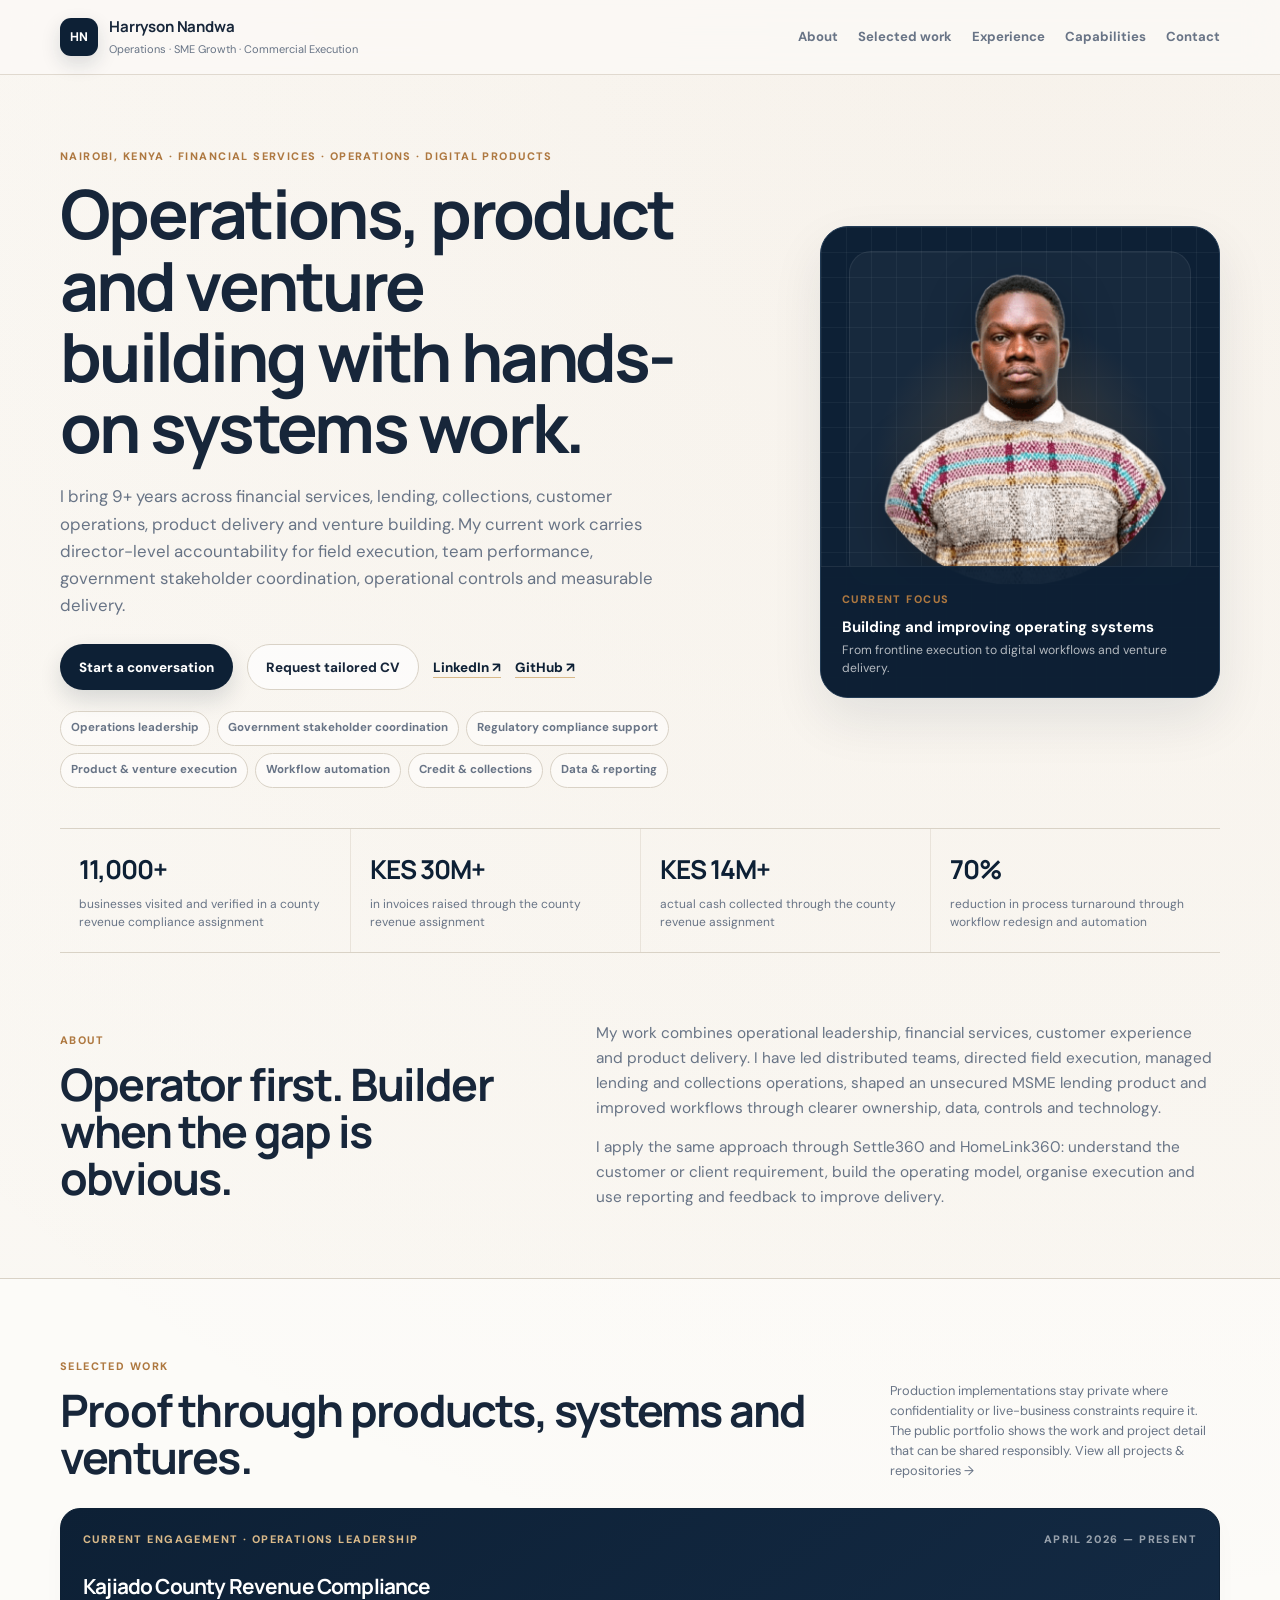
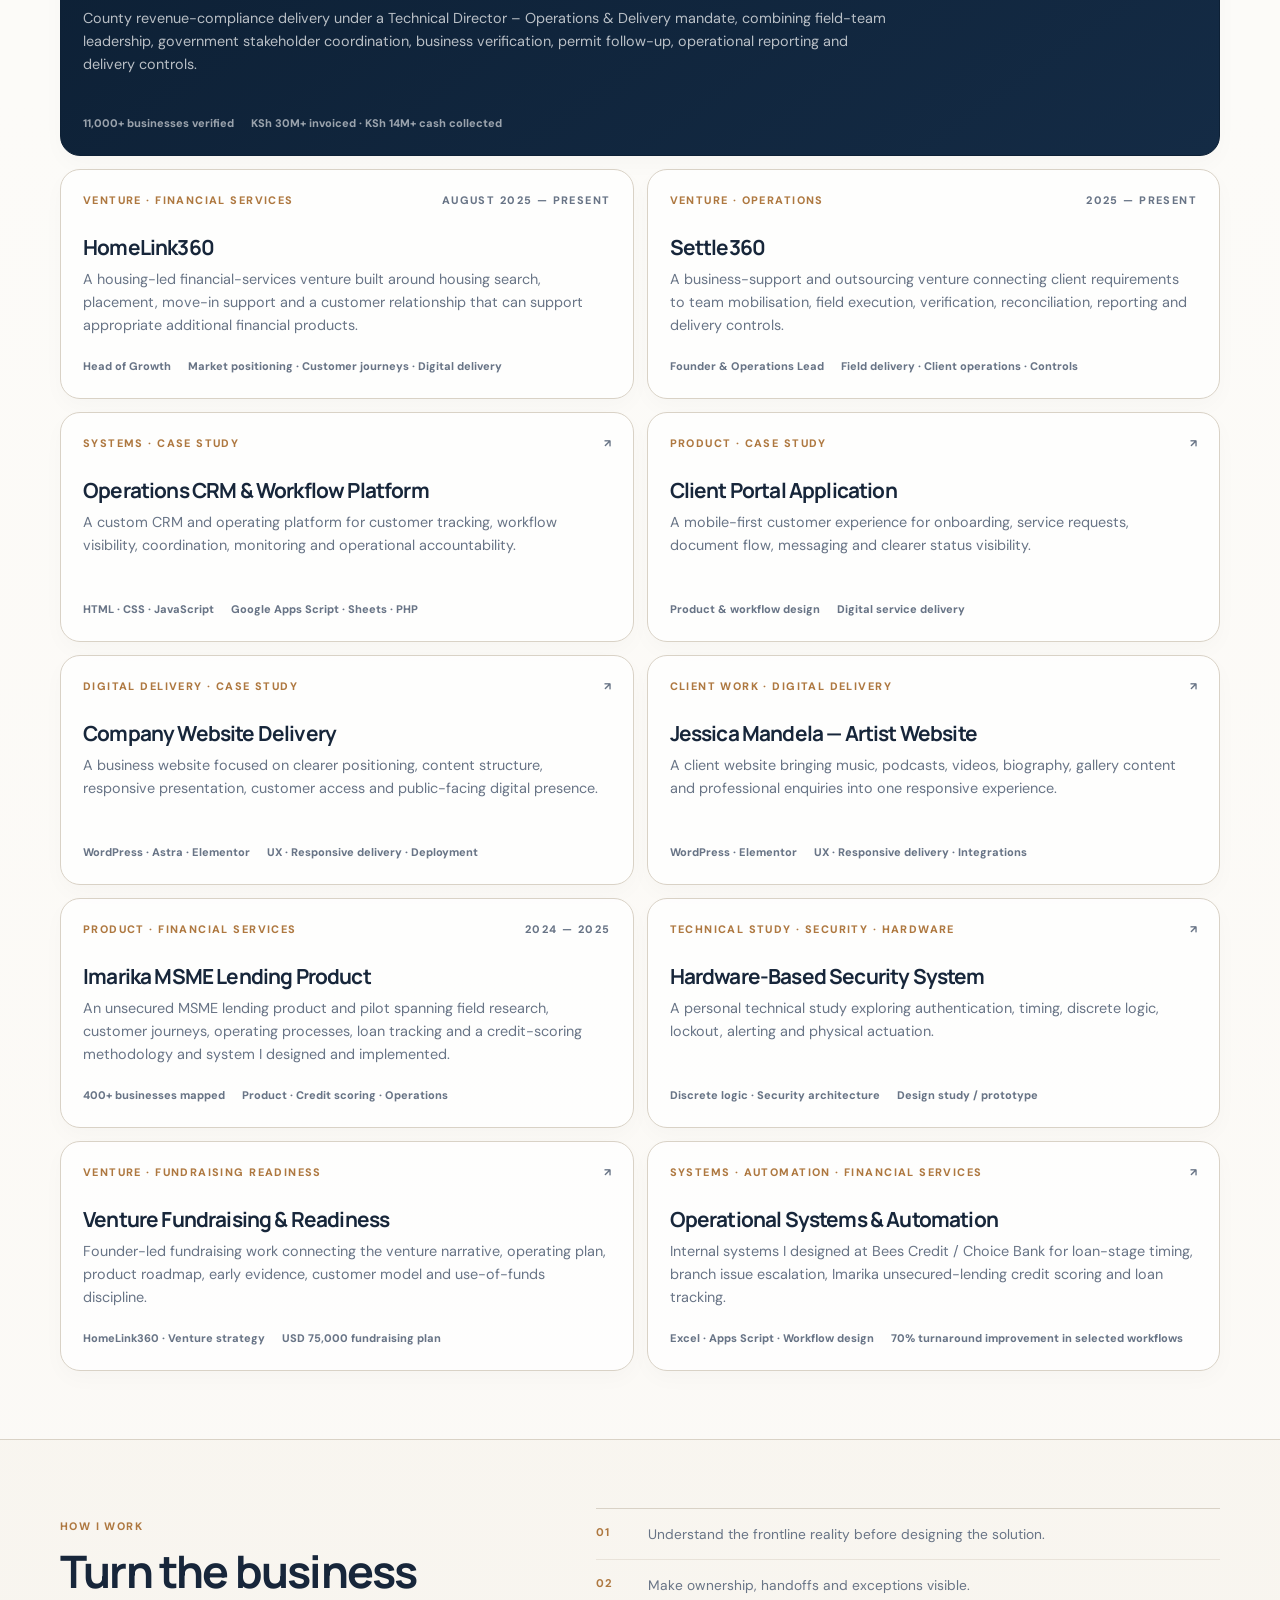
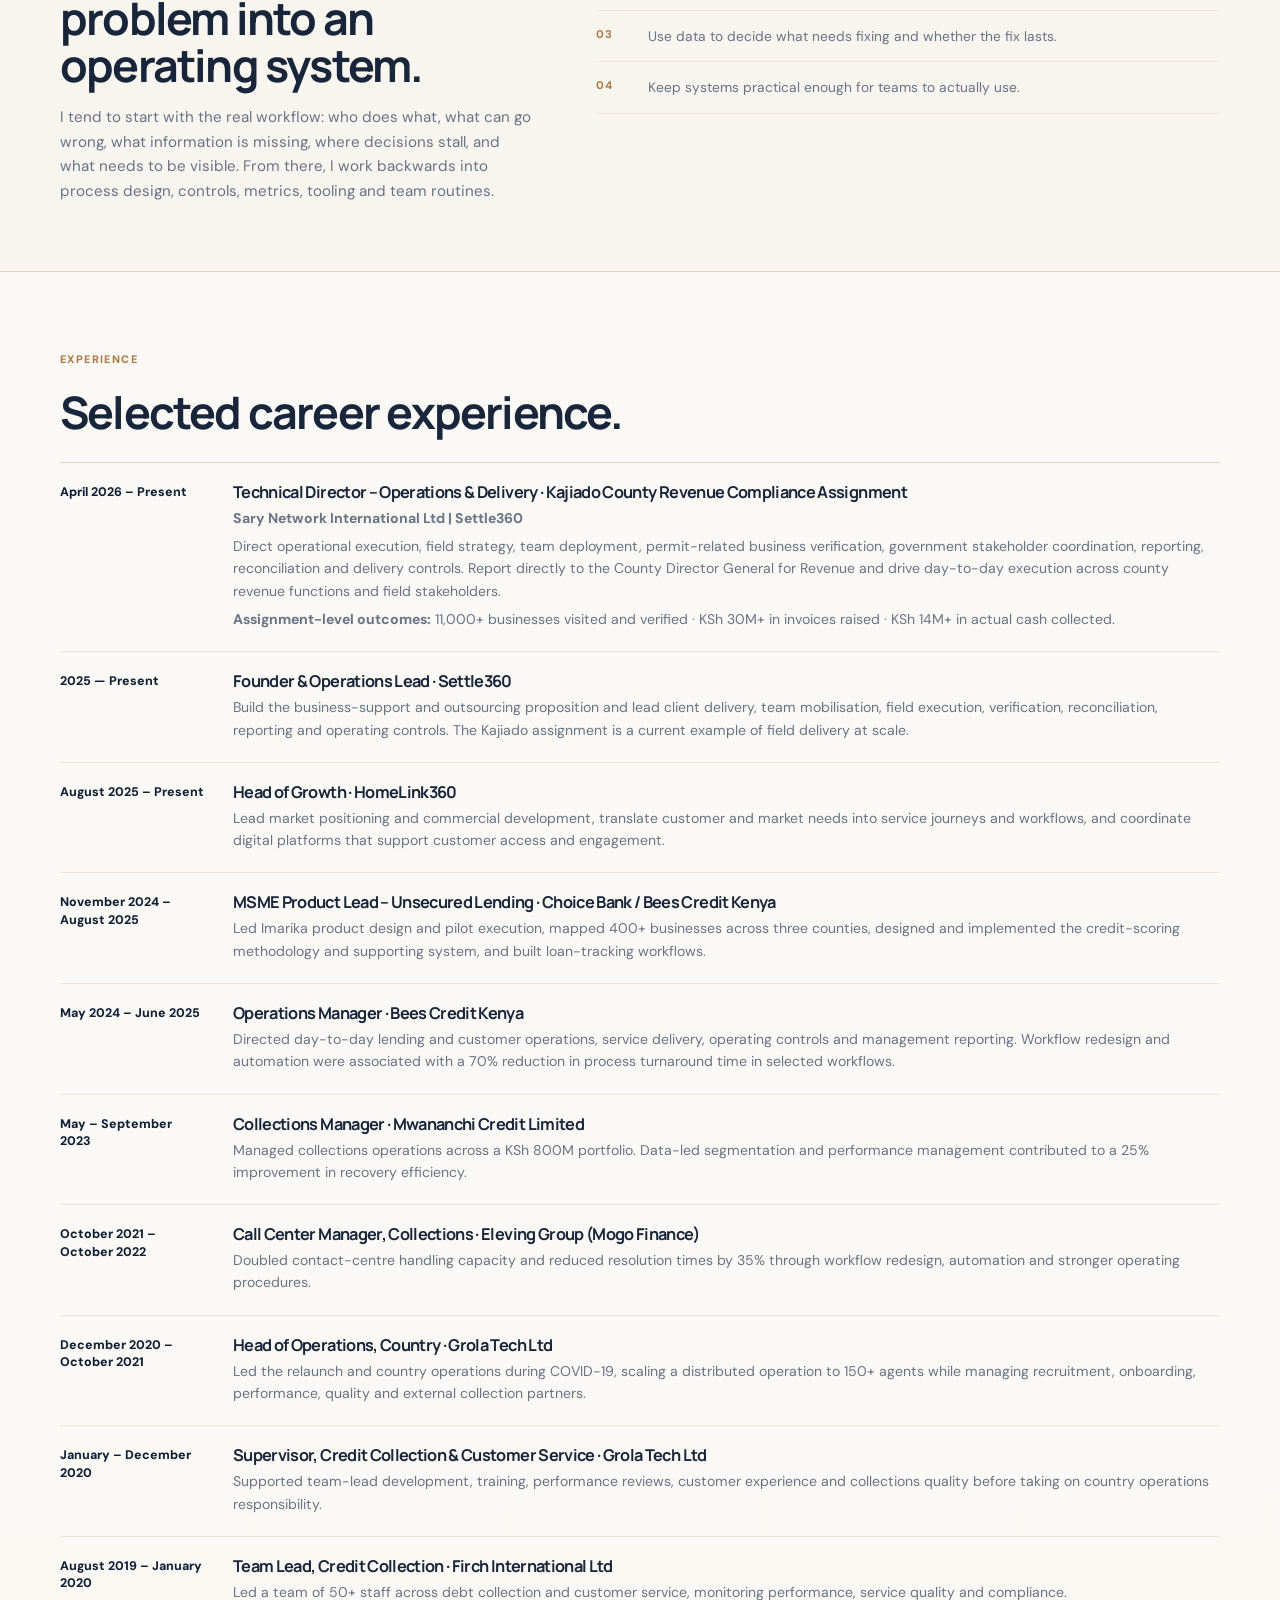
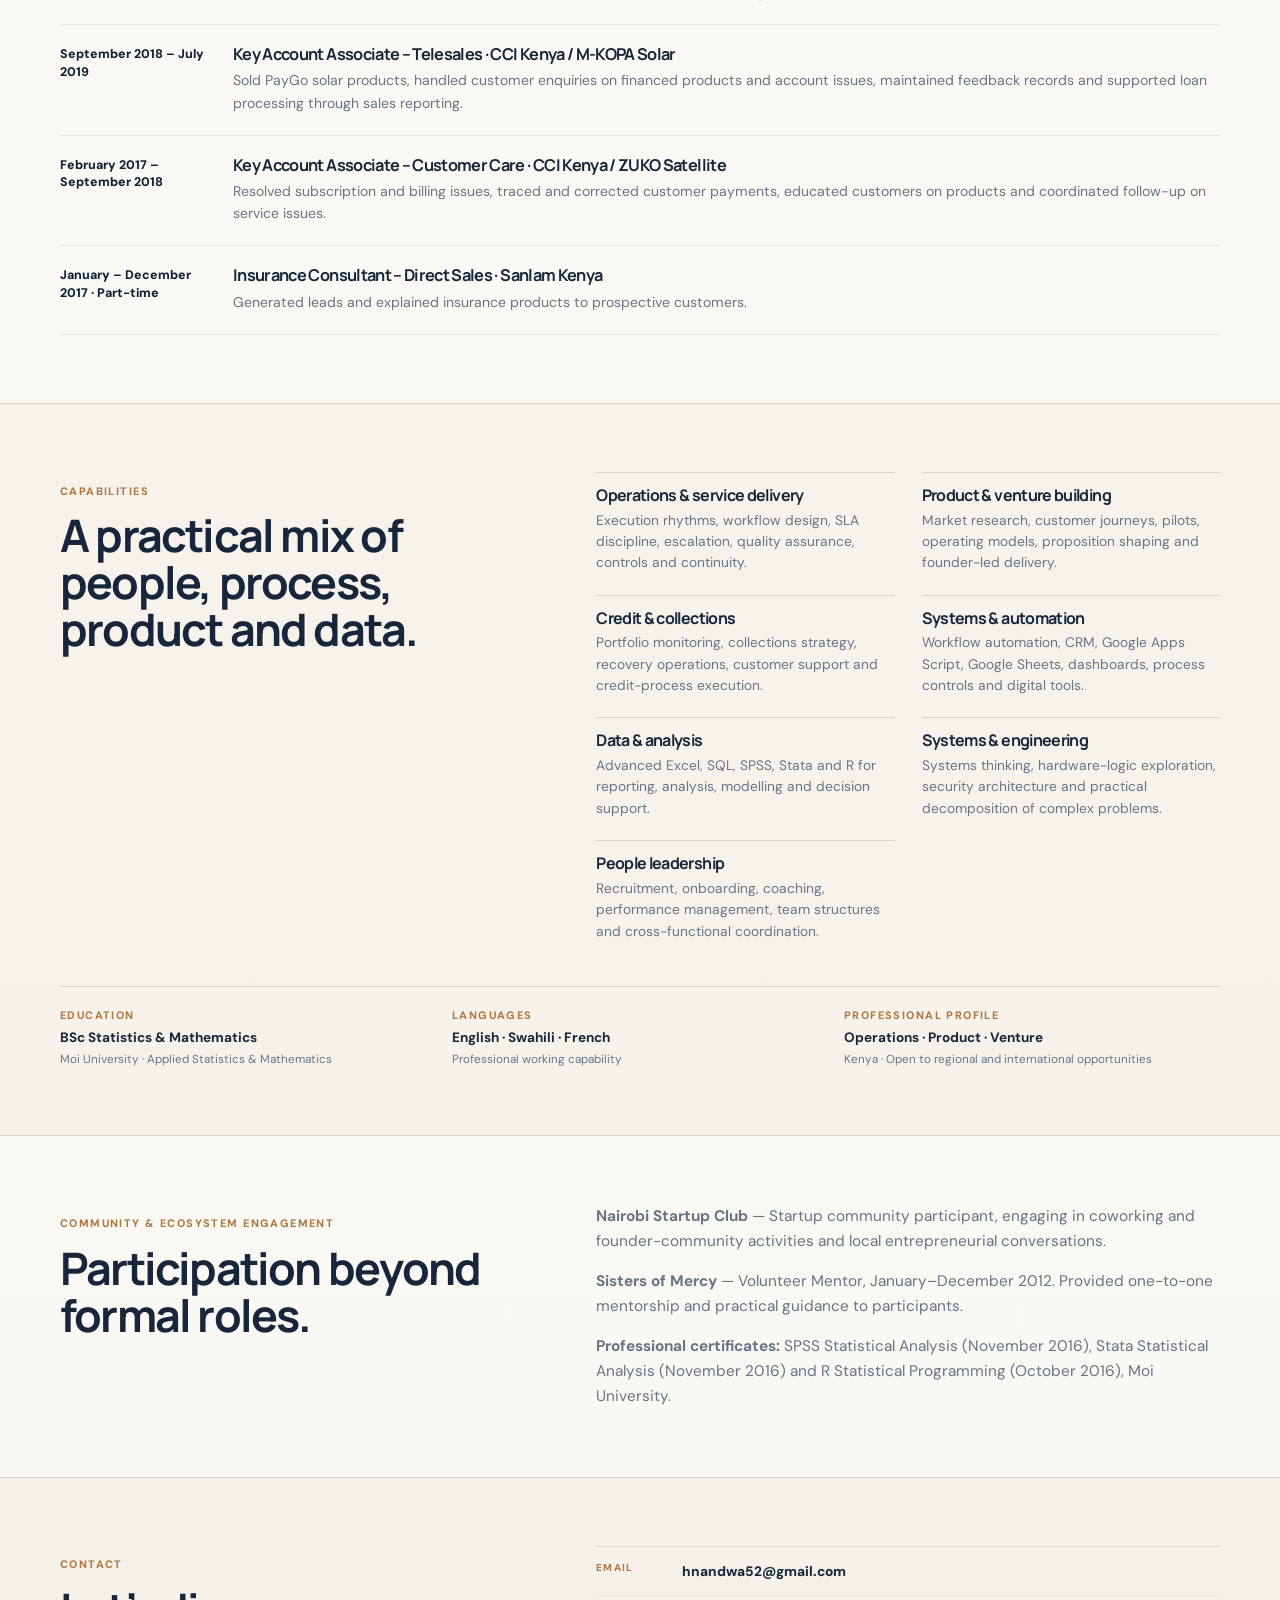
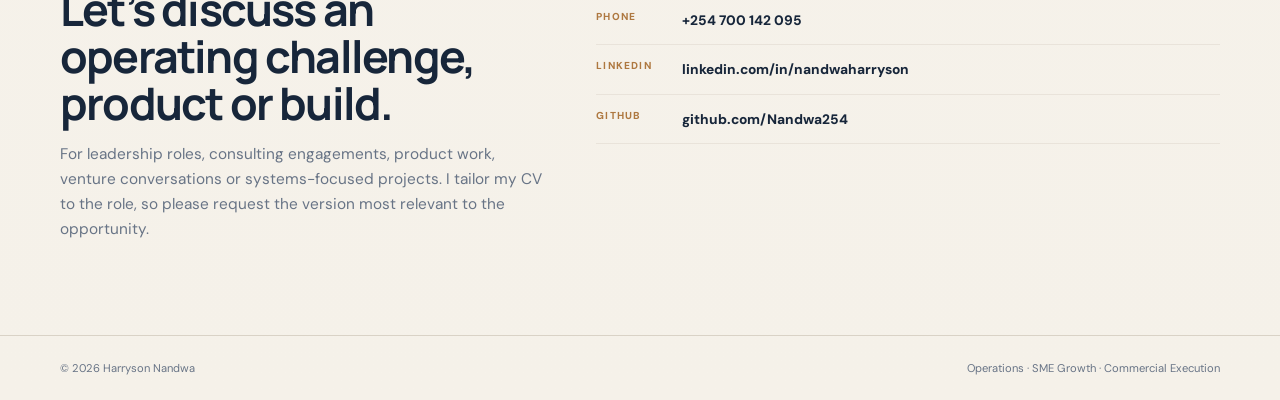
==== commit 8439525b: "Add community and certificate evidence and align Mwananchi title with current CV" ====
--- a/index.html
+++ b/index.html
@@ -22,7 +22,7 @@
         <span class="brand-mark">HN</span>
         <span>
           <strong>Harryson Nandwa</strong>
-          <small>Operations · Product · Venture Building</small>
+          <small>Operations · SME Growth · Commercial Execution</small>
         </span>
       </a>
       <nav class="site-nav" aria-label="Primary navigation">
@@ -373,7 +373,7 @@
           <article class="timeline-row">
             <div class="timeline-date">May – September 2023</div>
             <div>
-              <h3>Call Center Collections Manager · Mwananchi Credit Limited</h3>
+              <h3>Collections Manager · Mwananchi Credit Limited</h3>
               <p>Managed collections operations across a KSh 800M portfolio. Data-led segmentation and performance management contributed to a 25% improvement in recovery efficiency.</p>
             </div>
           </article>
@@ -490,6 +490,20 @@
           <span class="mini-label">Professional profile</span>
           <strong>Operations · Product · Venture</strong>
           <span>Kenya · Open to regional and international opportunities</span>
+        </div>
+      </div>
+    </section>
+
+    <section class="section section-alt">
+      <div class="container two-column">
+        <div>
+          <p class="section-label">Community & ecosystem engagement</p>
+          <h2>Participation beyond formal roles.</h2>
+        </div>
+        <div class="prose">
+          <p><strong>Nairobi Startup Club</strong> — Startup community participant, engaging in coworking and founder-community activities and local entrepreneurial conversations.</p>
+          <p><strong>Sisters of Mercy</strong> — Volunteer Mentor, January–December 2012. Provided one-to-one mentorship and practical guidance to participants.</p>
+          <p><strong>Professional certificates:</strong> SPSS Statistical Analysis (November 2016), Stata Statistical Analysis (November 2016) and R Statistical Programming (October 2016), Moi University.</p>
         </div>
       </div>
     </section>
@@ -514,7 +528,7 @@
   <footer class="site-footer">
     <div class="container footer-wrap">
       <span>© <span id="year"></span> Harryson Nandwa</span>
-      <span>Operations · Product · Venture Building</span>
+      <span>Operations · SME Growth · Commercial Execution</span>
     </div>
   </footer>
 
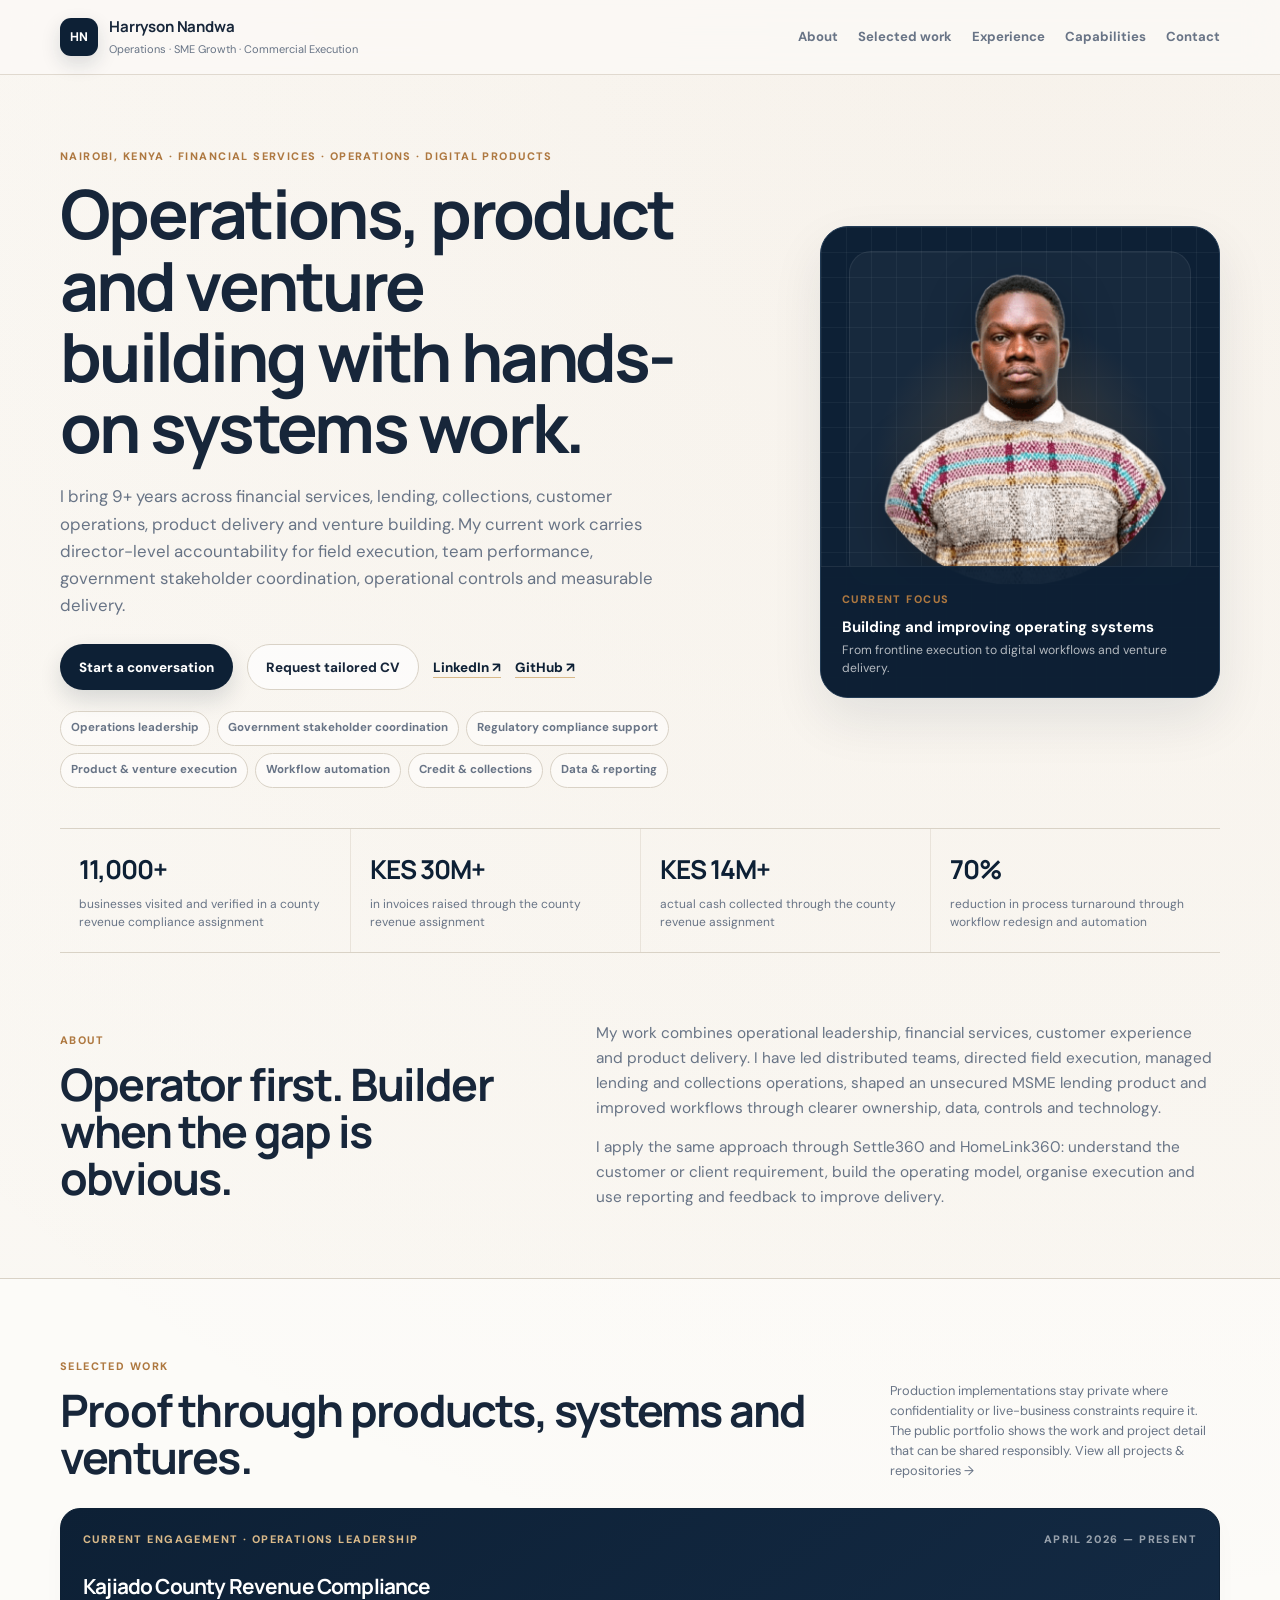
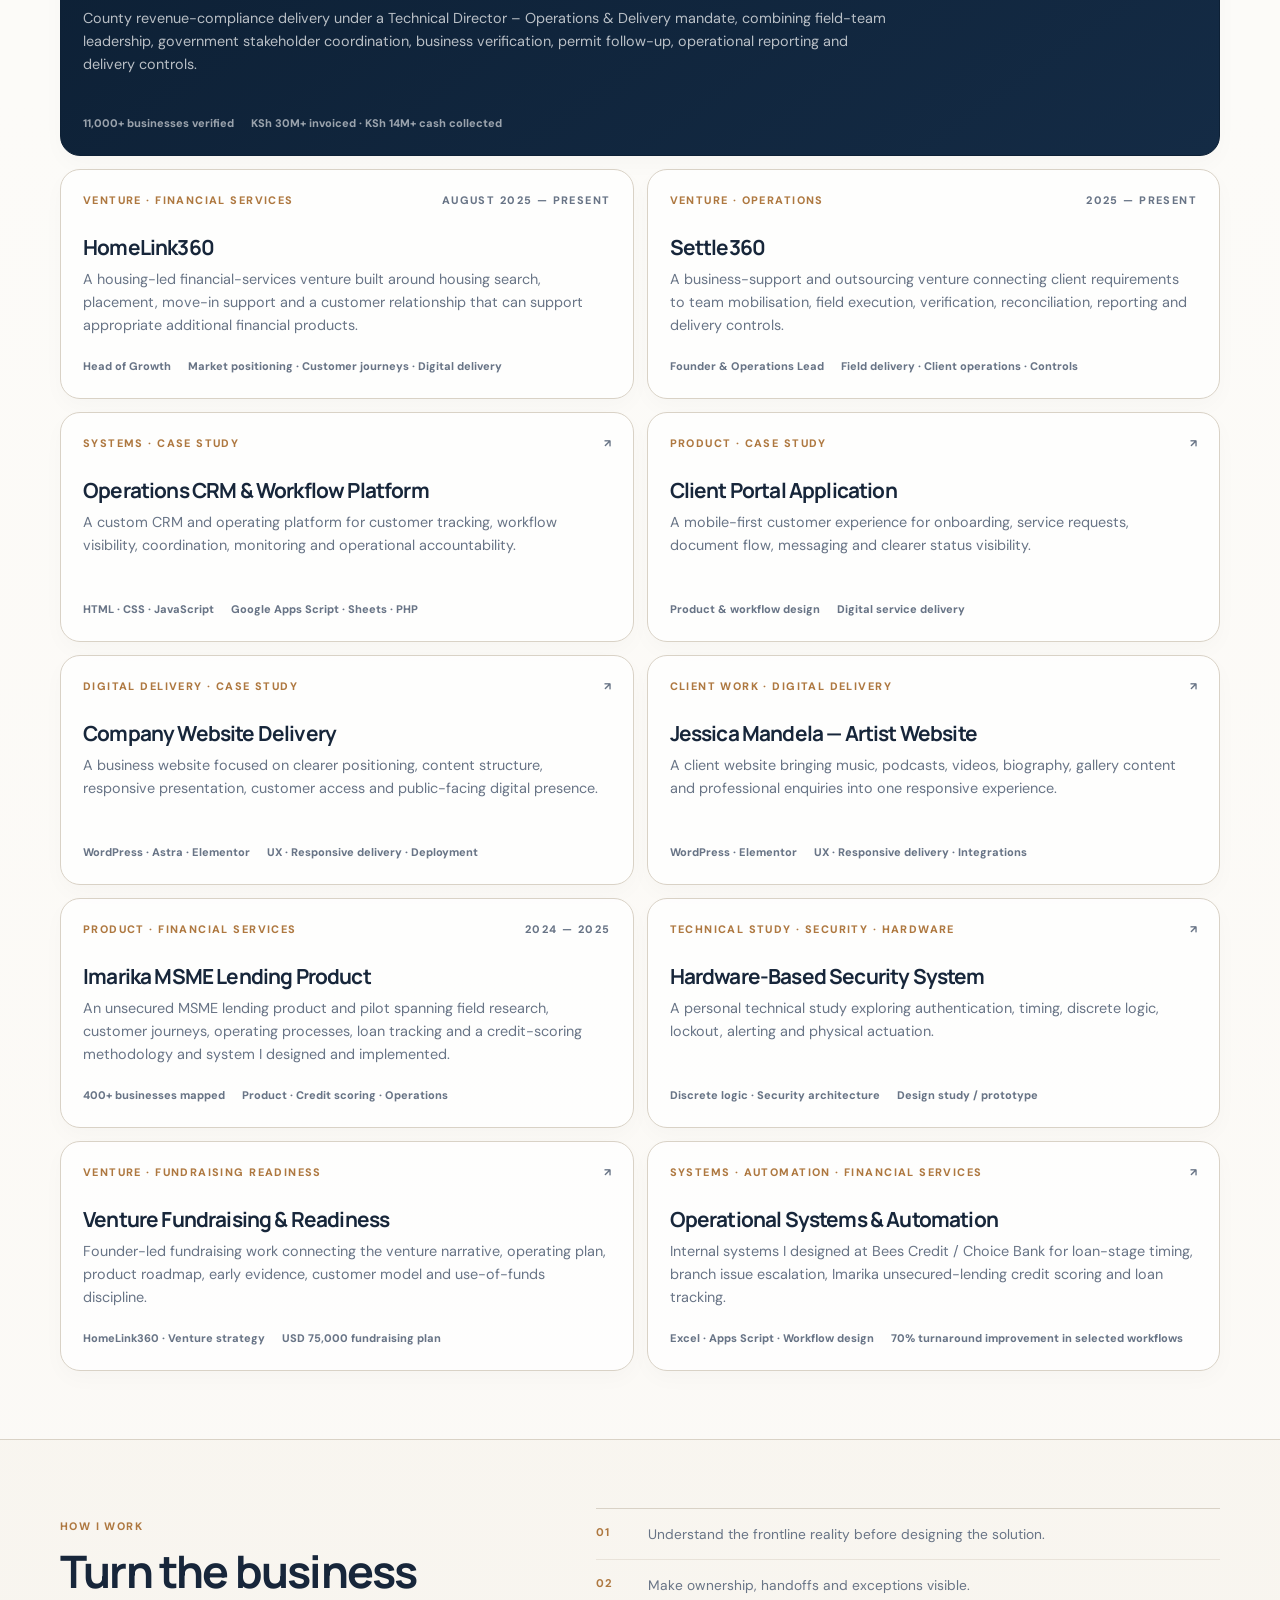
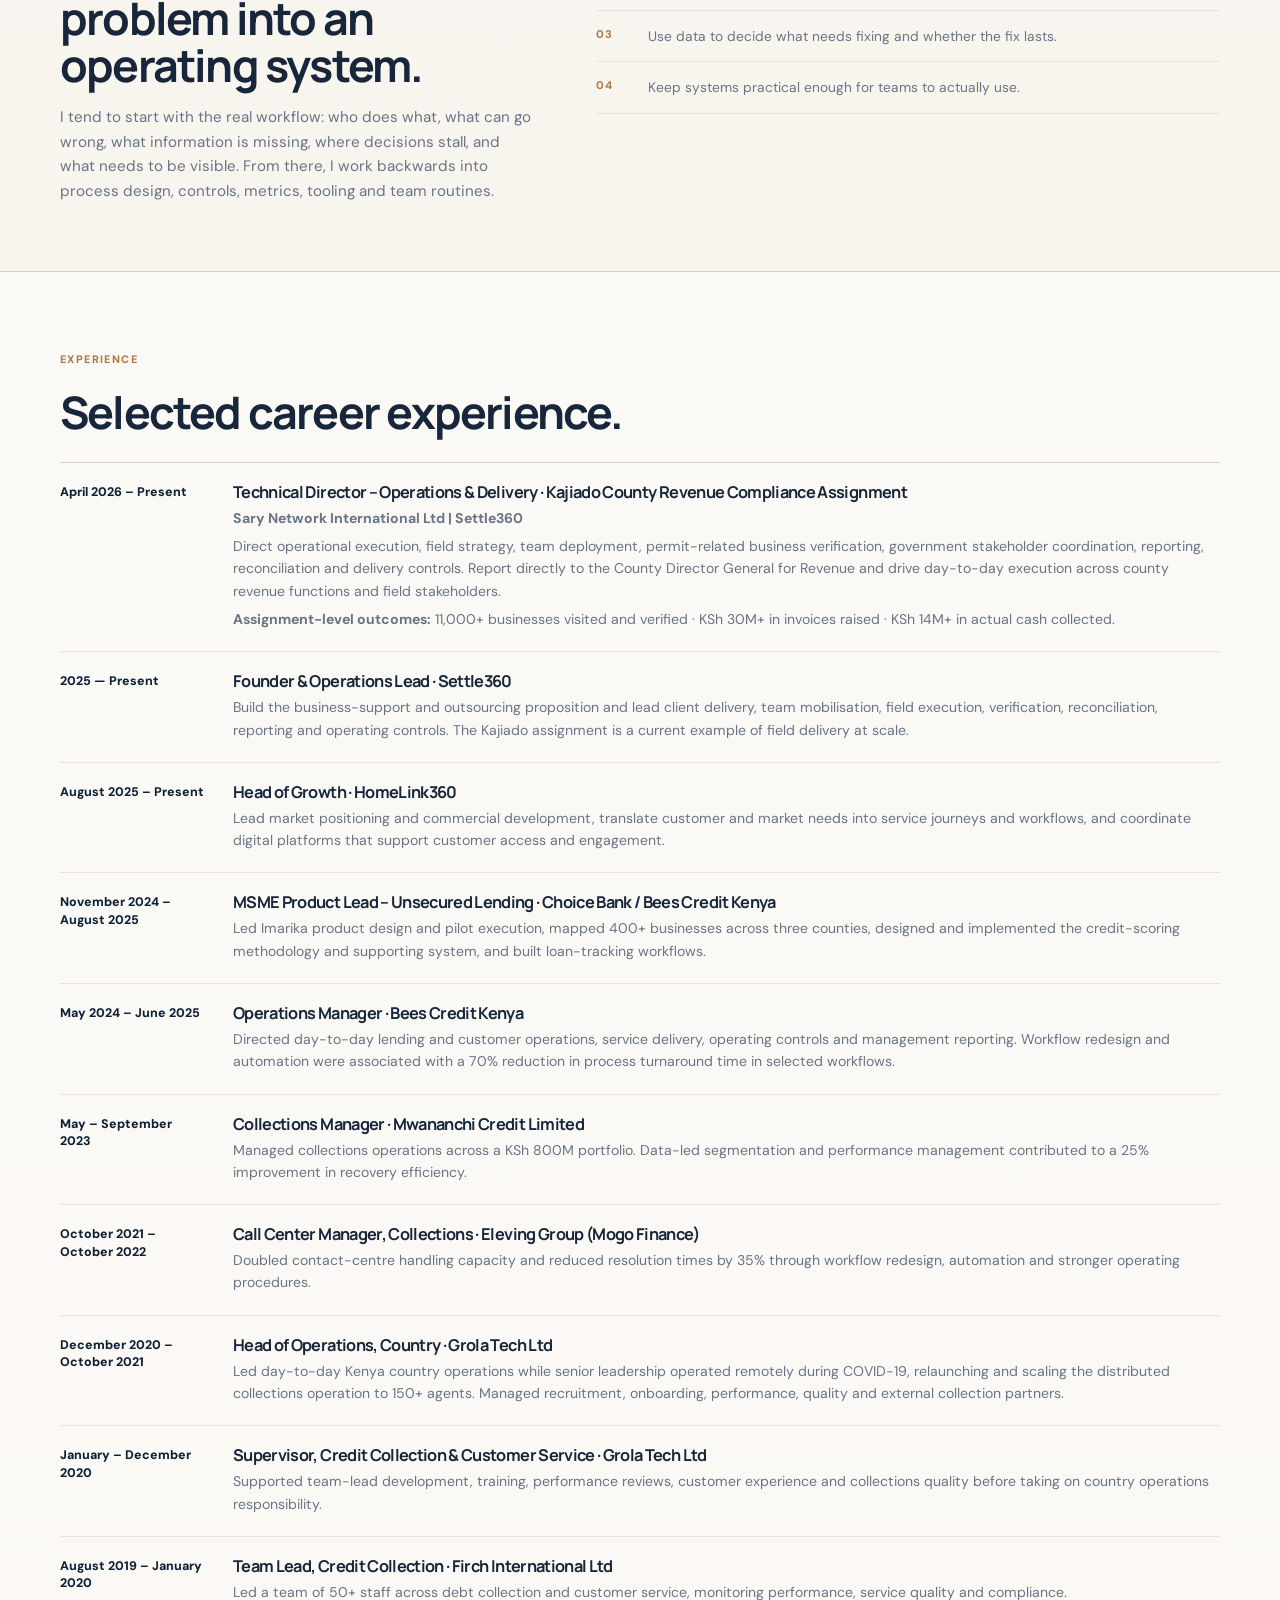
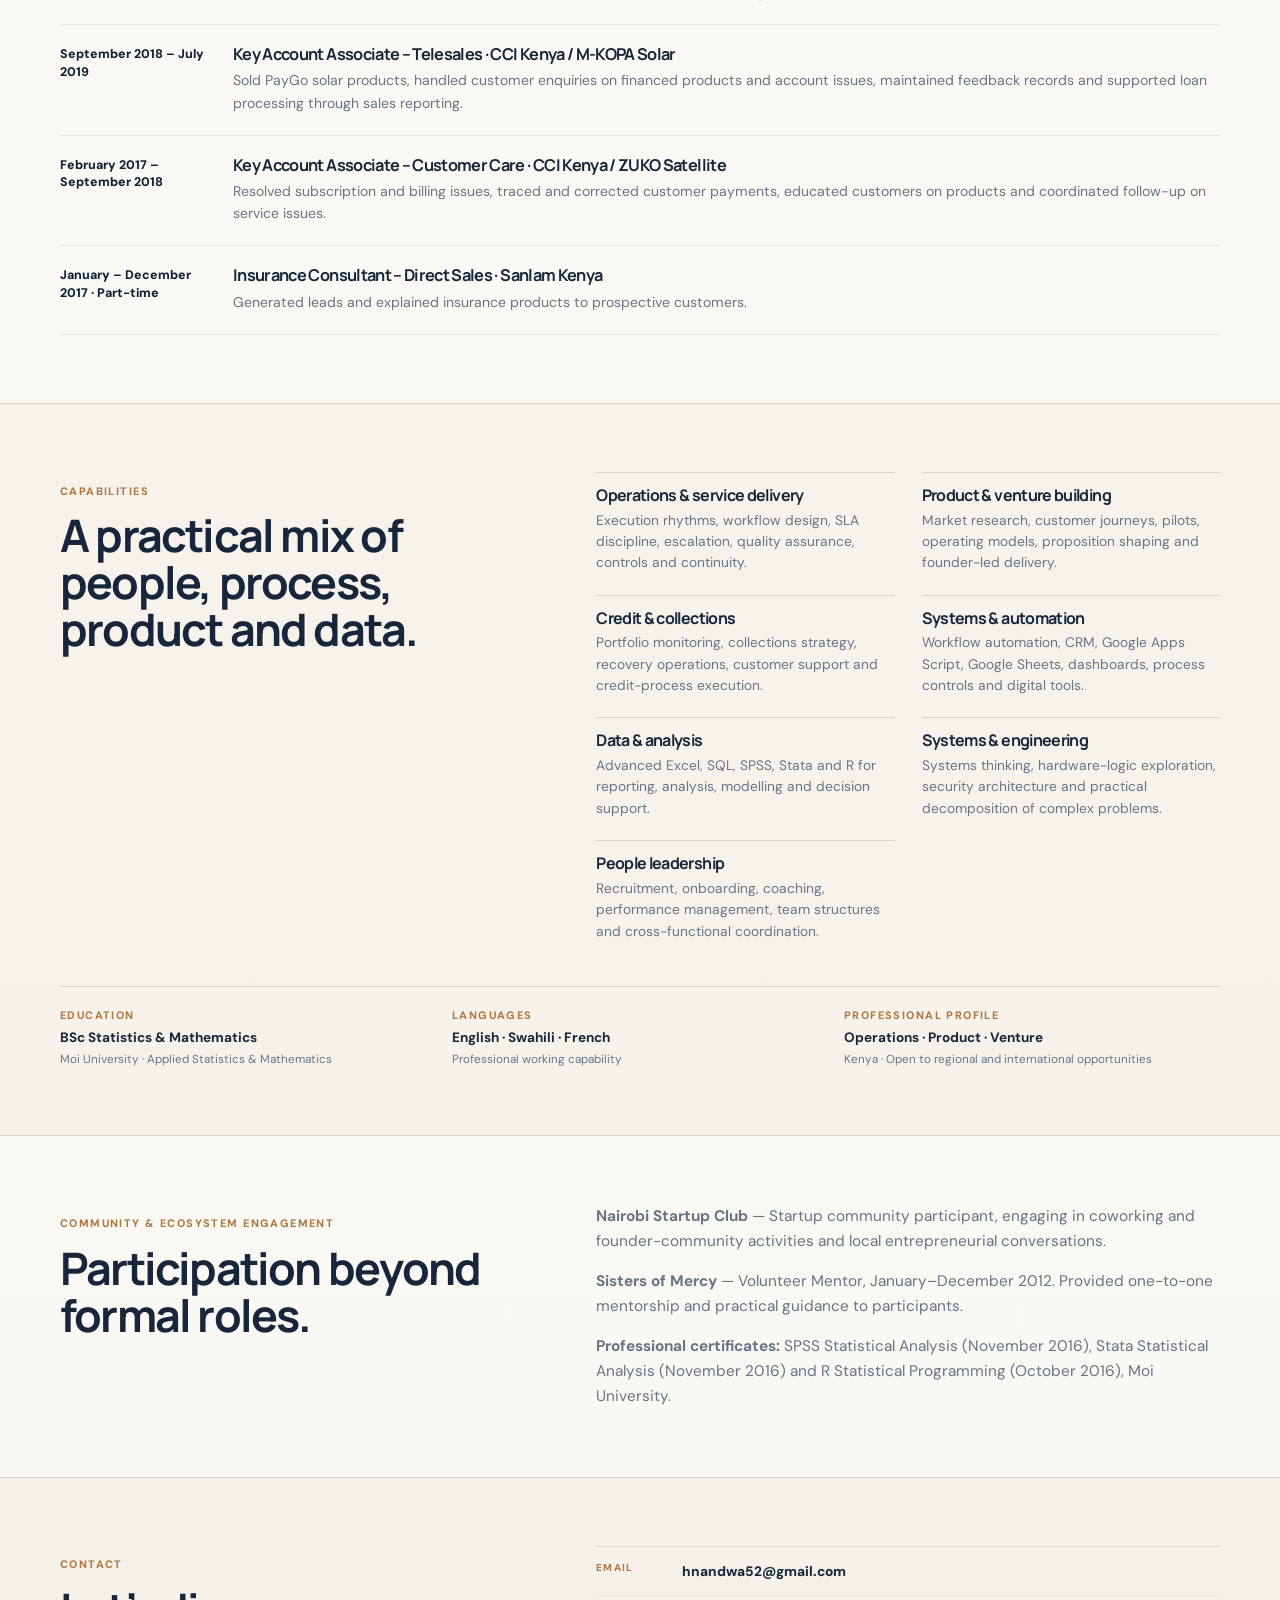
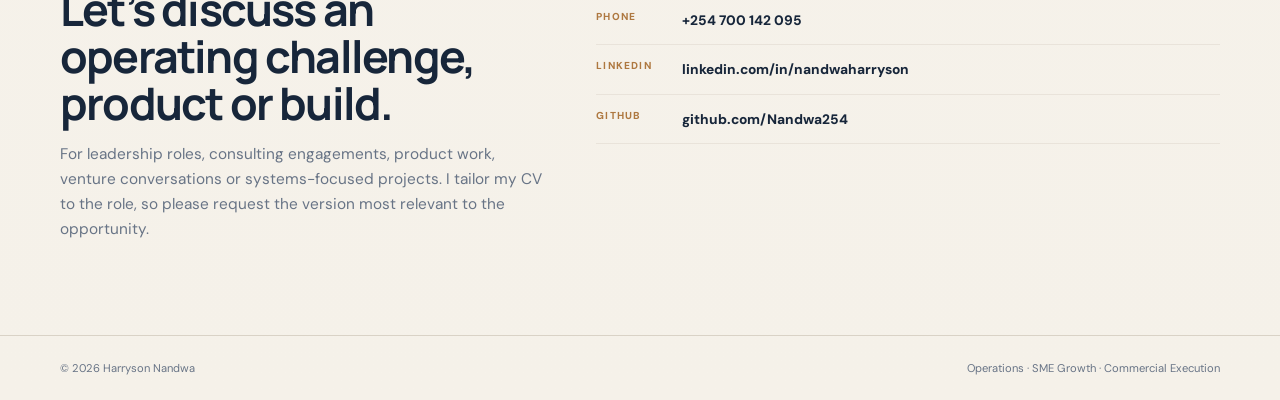
==== commit 85e99927: "Clarify Grola Tech country-operations leadership during remote senior management" ====
--- a/index.html
+++ b/index.html
@@ -390,7 +390,7 @@
             <div class="timeline-date">December 2020 – October 2021</div>
             <div>
               <h3>Head of Operations, Country · Grola Tech Ltd</h3>
-              <p>Led the relaunch and country operations during COVID-19, scaling a distributed operation to 150+ agents while managing recruitment, onboarding, performance, quality and external collection partners.</p>
+              <p>Led day-to-day Kenya country operations while senior leadership operated remotely during COVID-19, relaunching and scaling the distributed collections operation to 150+ agents. Managed recruitment, onboarding, performance, quality and external collection partners.</p>
             </div>
           </article>
 
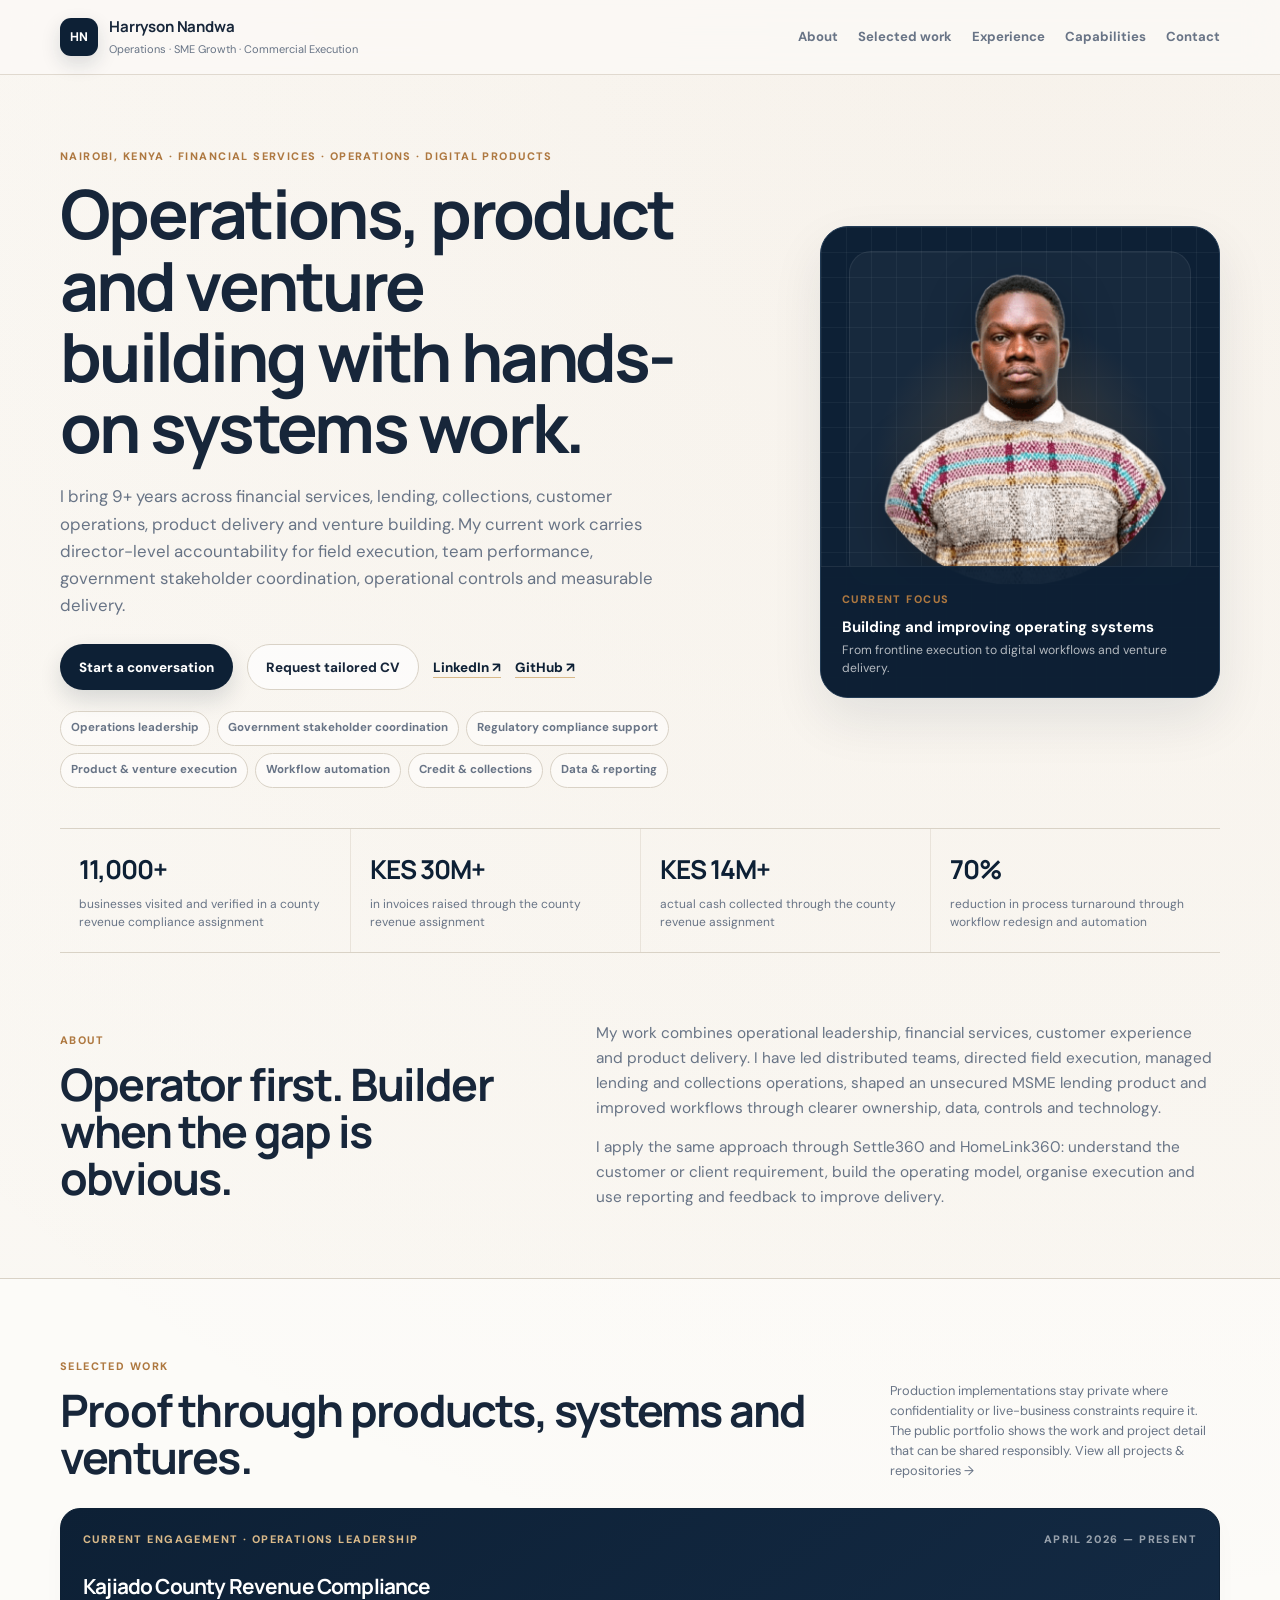
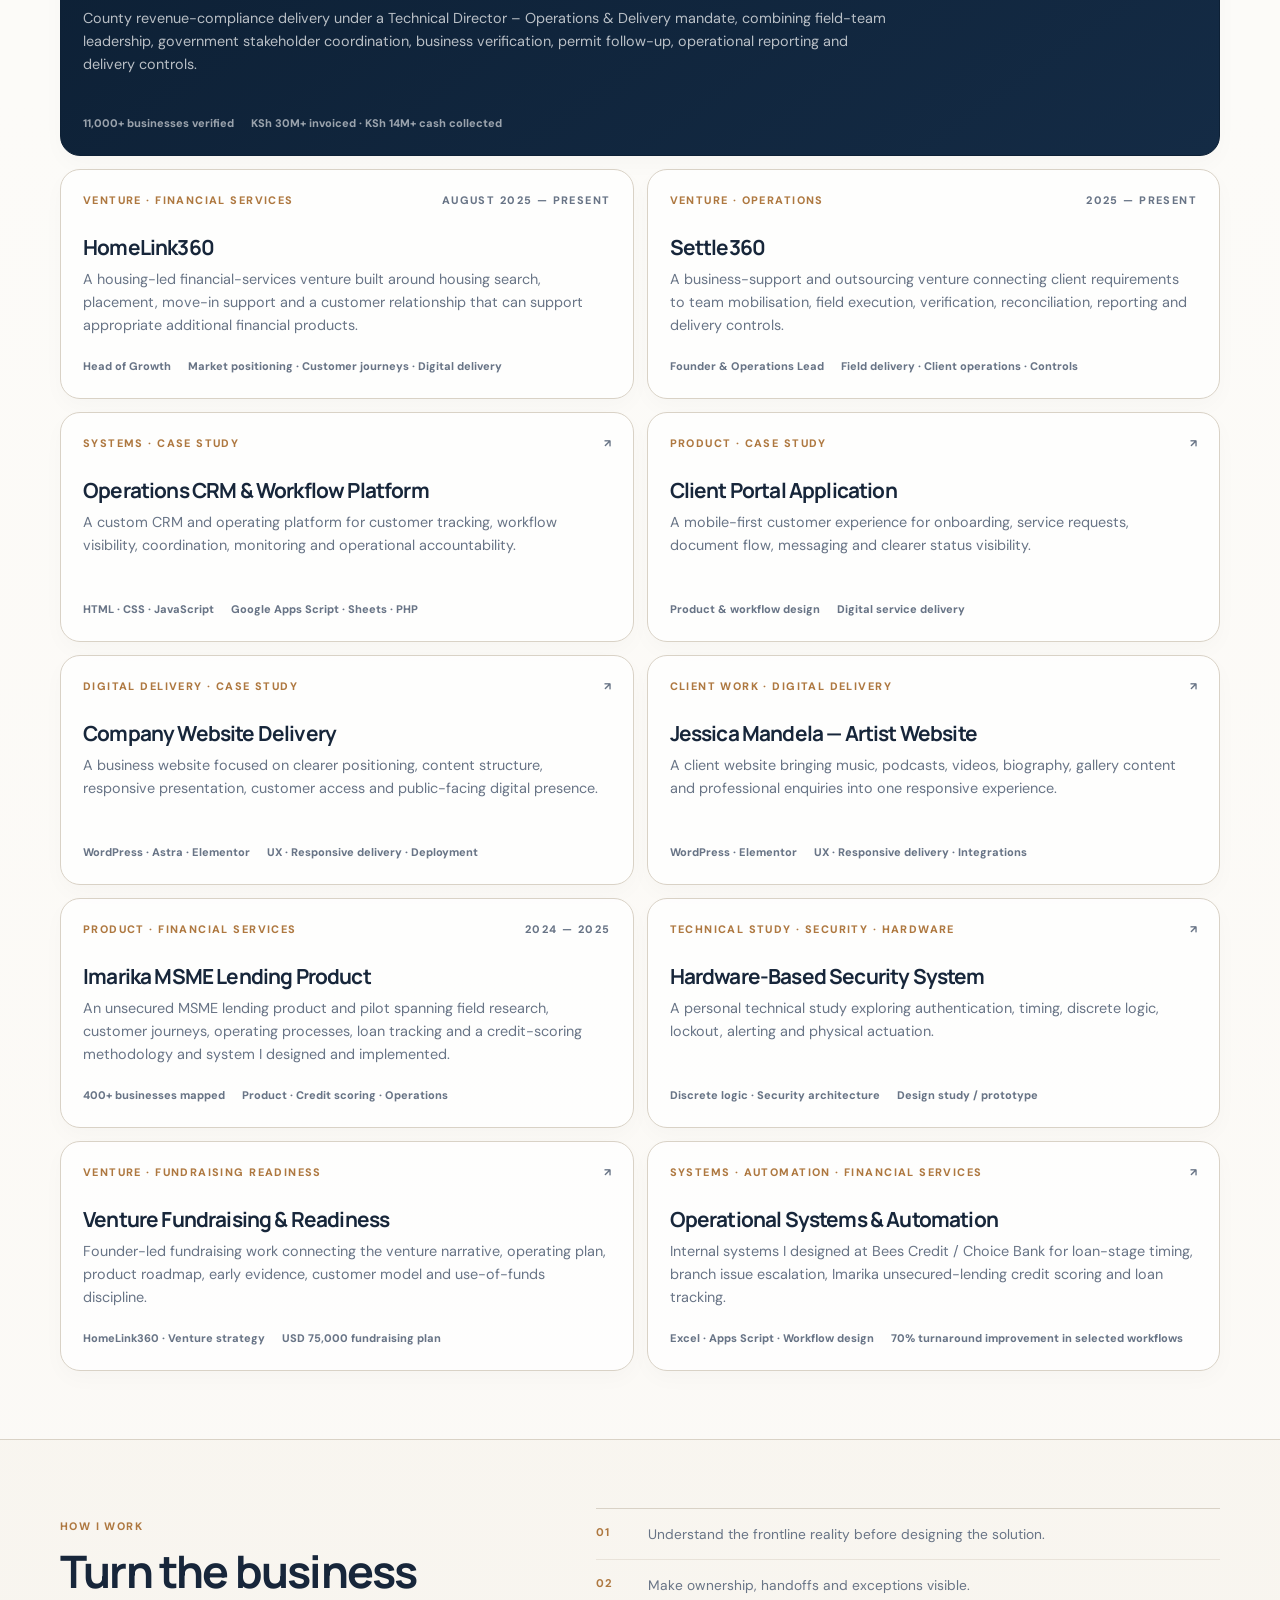
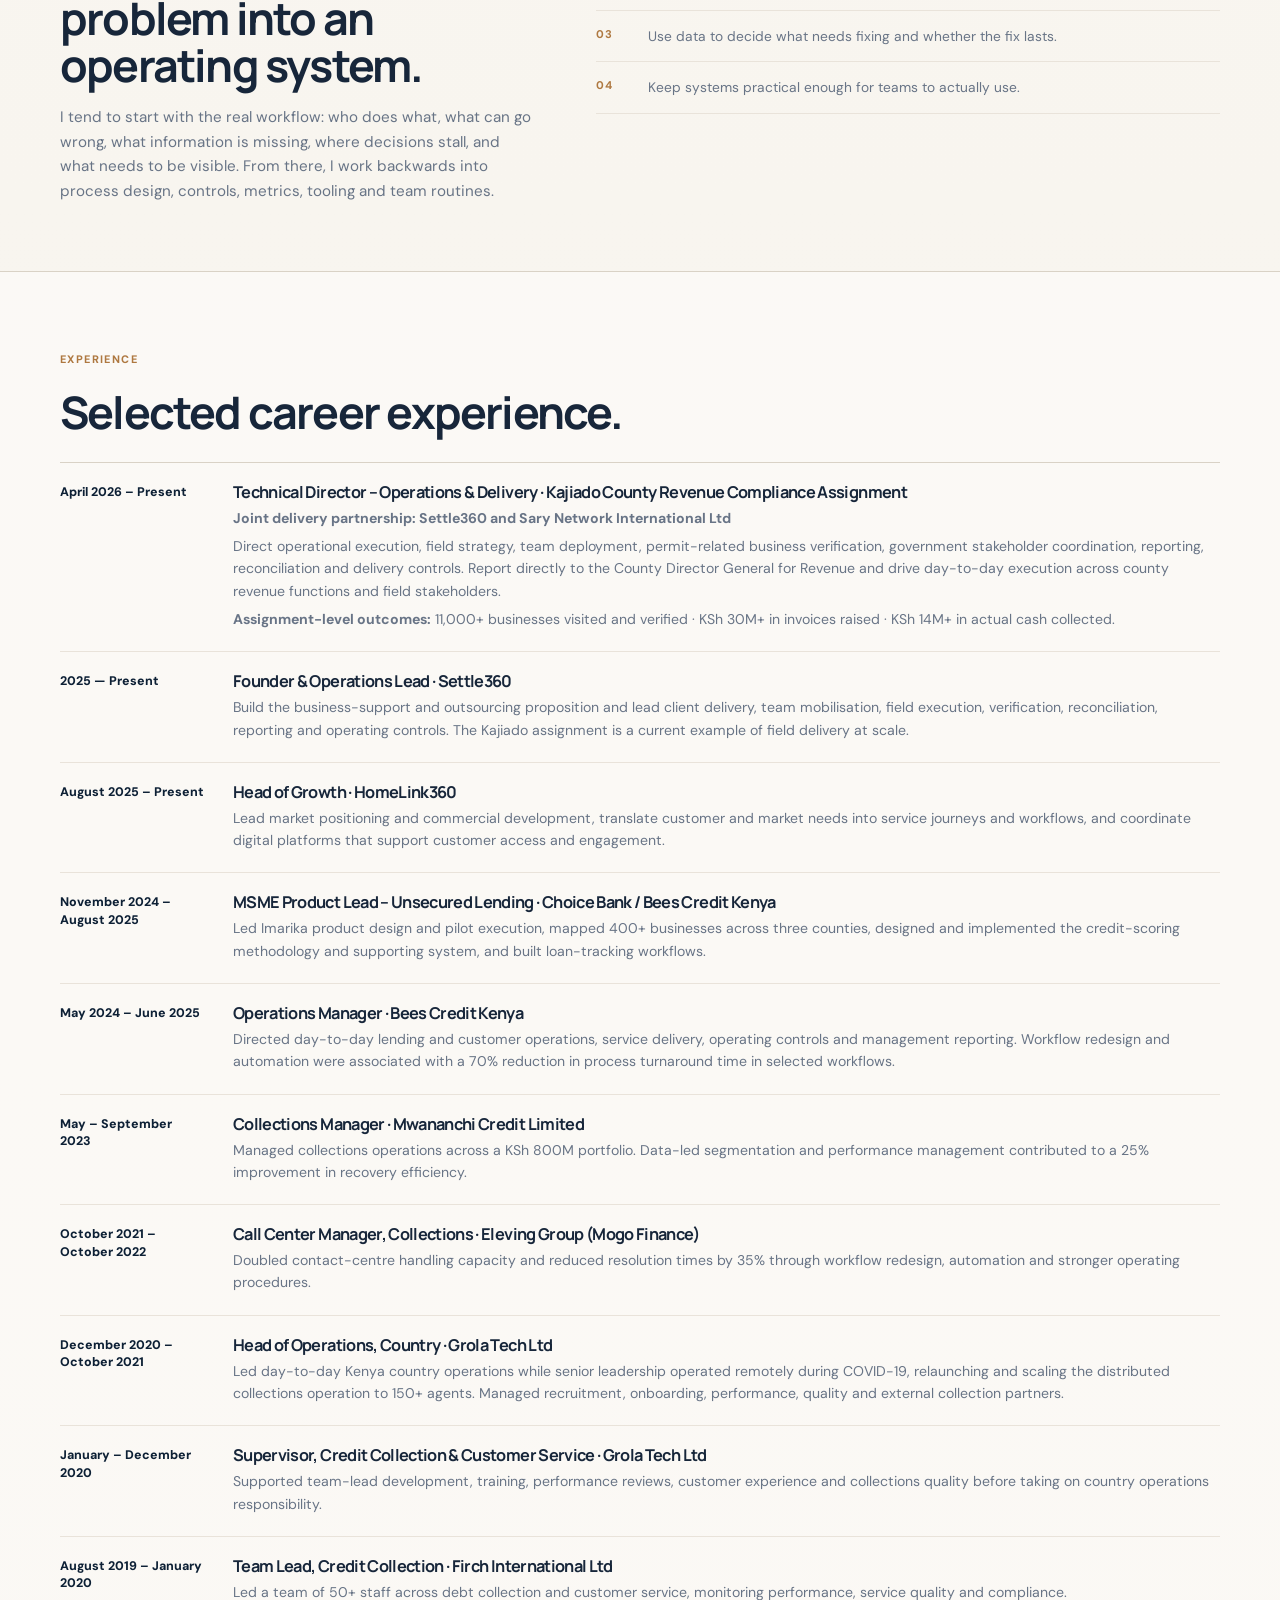
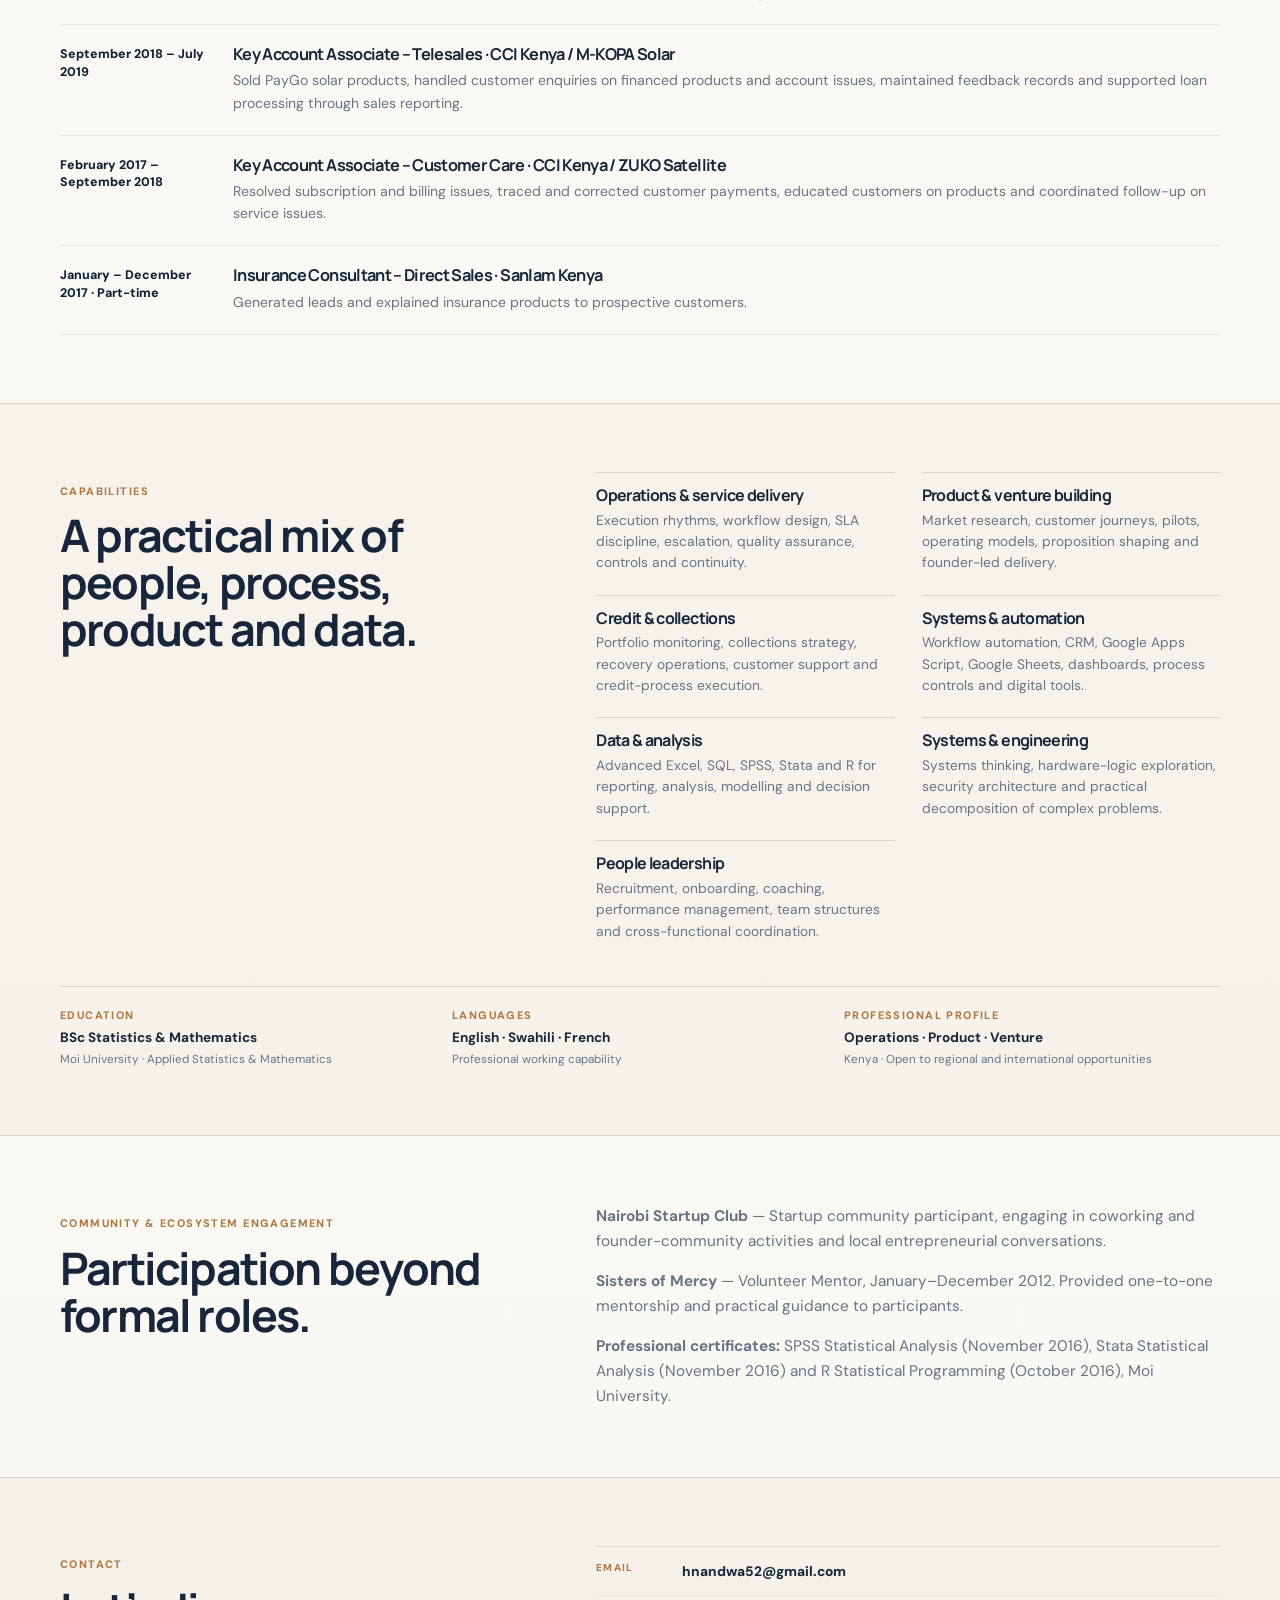
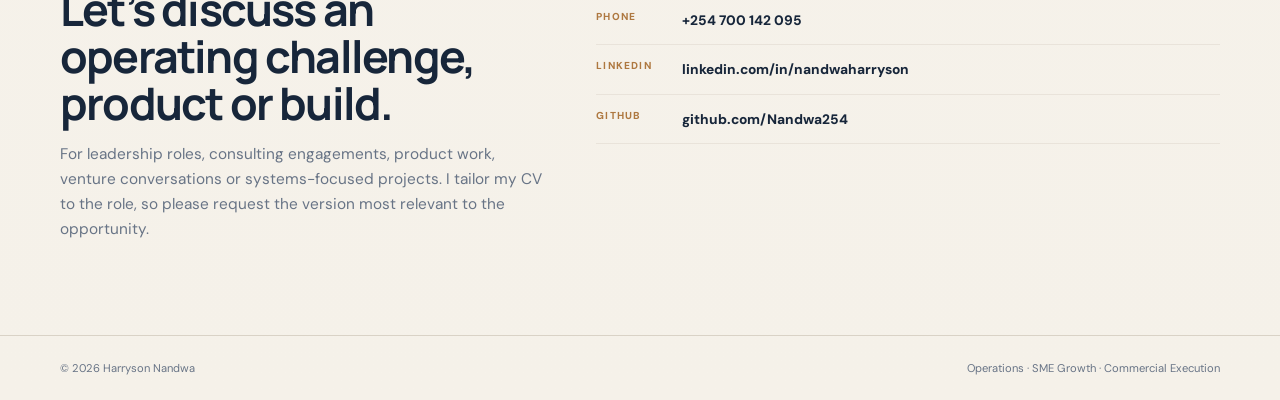
==== commit ee04ce87: "Clarify Kajiado contract was jointly undertaken by Settle360 and Sary Network International Ltd" ====
--- a/index.html
+++ b/index.html
@@ -332,7 +332,7 @@
             <div class="timeline-date">April 2026 – Present</div>
             <div>
               <h3>Technical Director – Operations & Delivery · Kajiado County Revenue Compliance Assignment</h3>
-              <p><strong>Sary Network International Ltd | Settle360</strong></p>
+              <p><strong>Joint delivery partnership: Settle360 and Sary Network International Ltd</strong></p>
               <p>Direct operational execution, field strategy, team deployment, permit-related business verification, government stakeholder coordination, reporting, reconciliation and delivery controls. Report directly to the County Director General for Revenue and drive day-to-day execution across county revenue functions and field stakeholders.</p>
               <p><strong>Assignment-level outcomes:</strong> 11,000+ businesses visited and verified · KSh 30M+ in invoices raised · KSh 14M+ in actual cash collected.</p>
             </div>
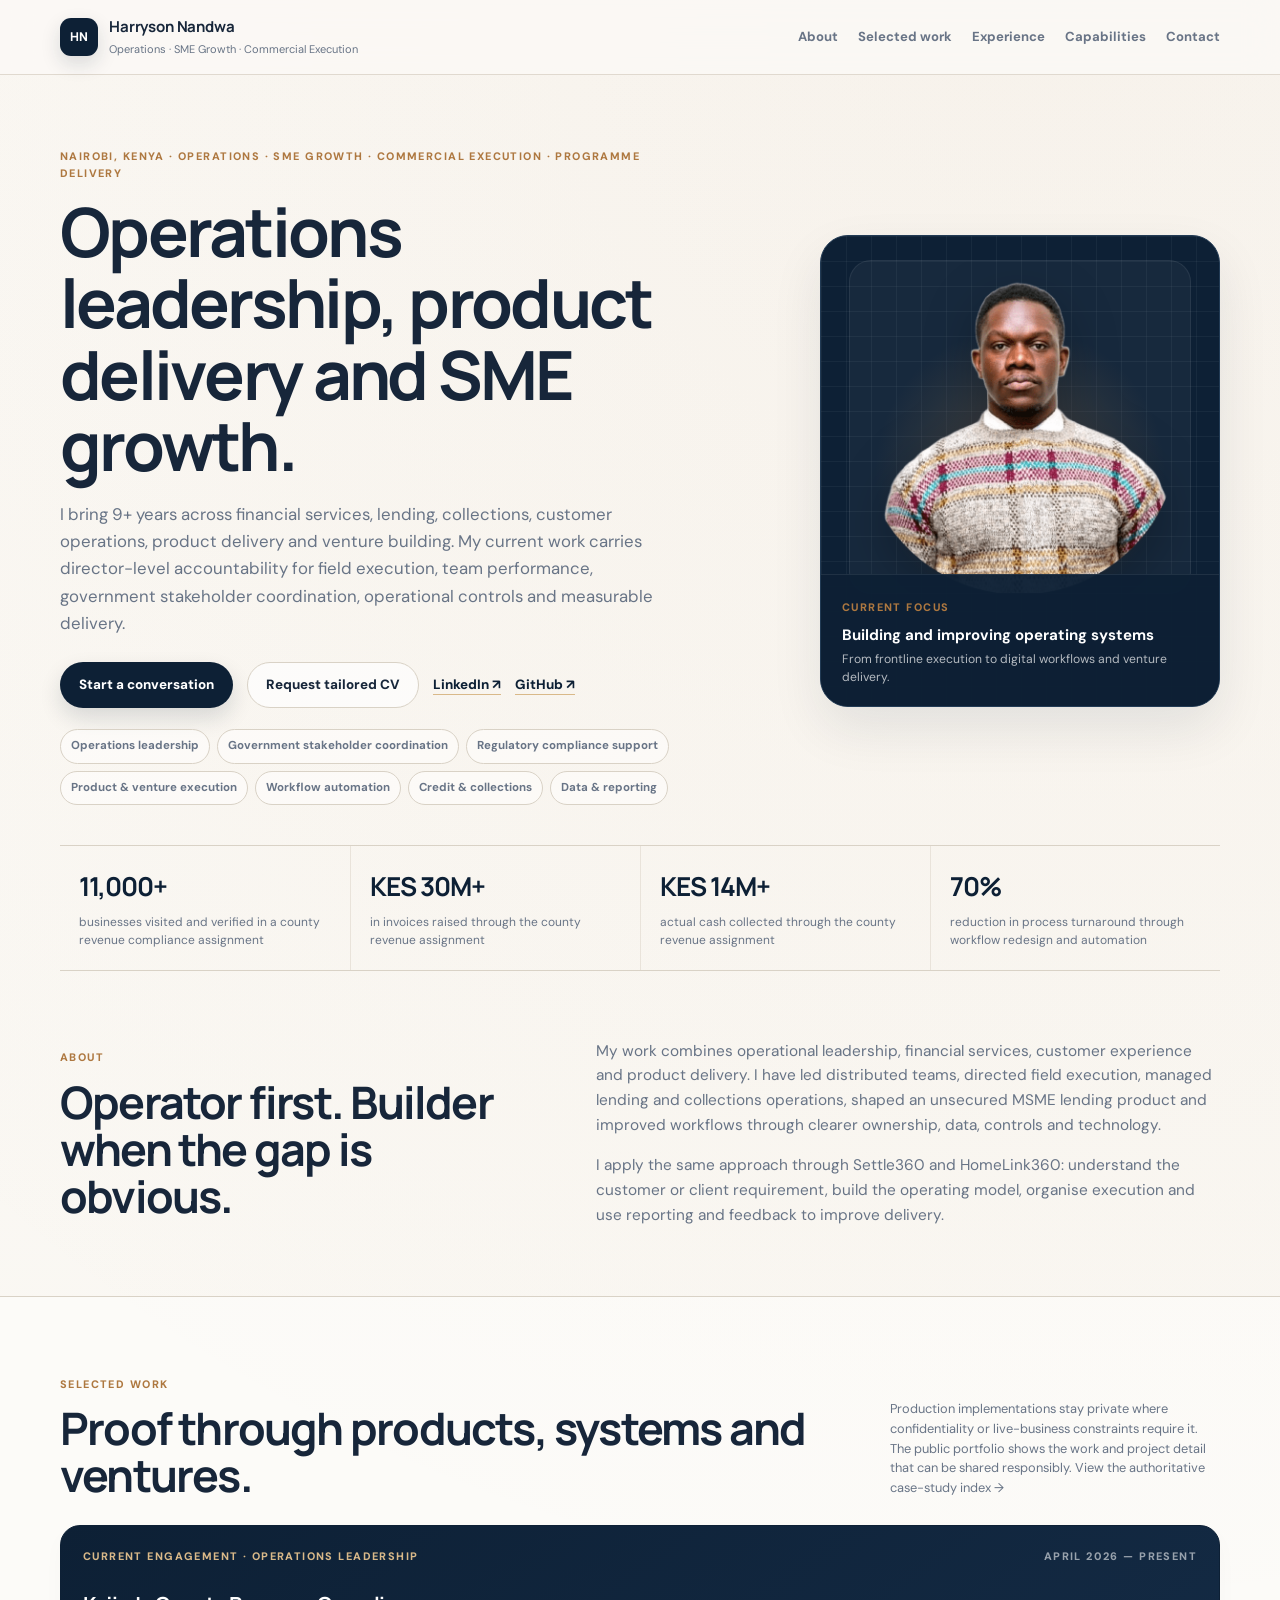
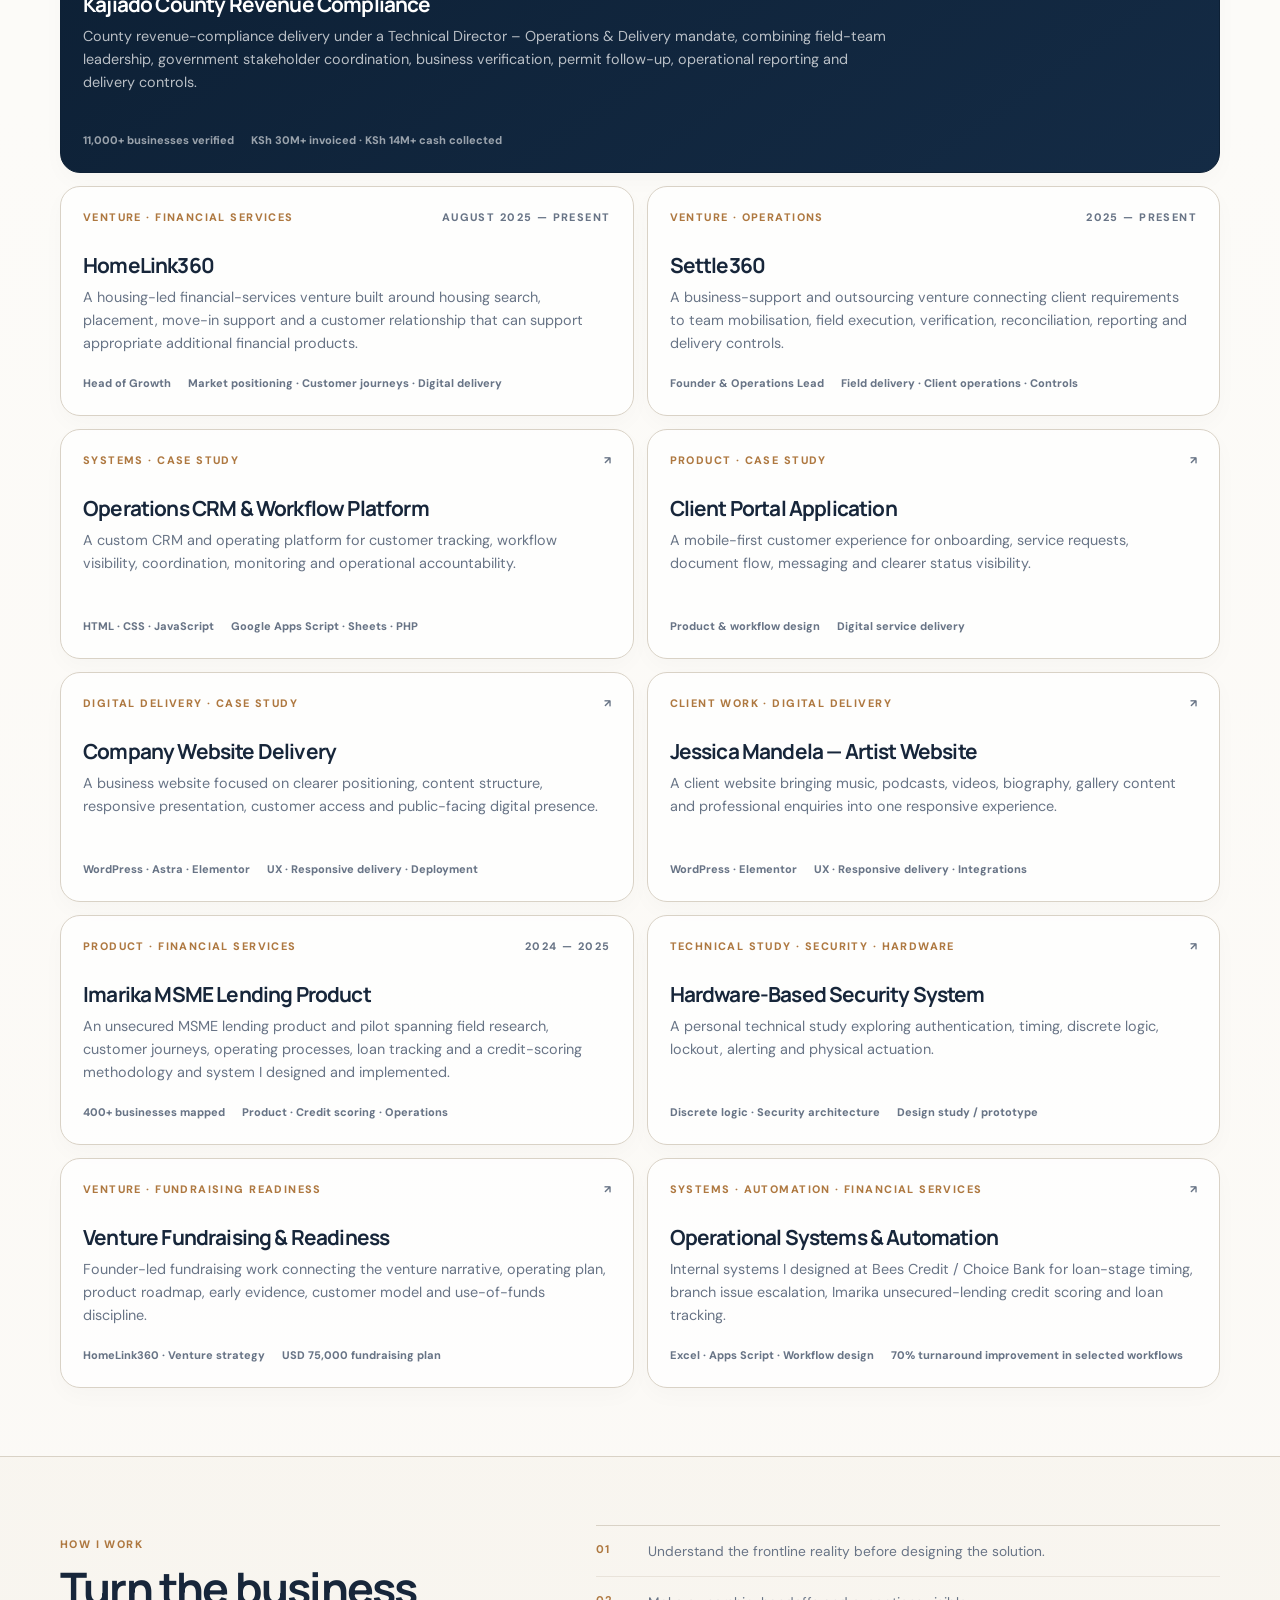
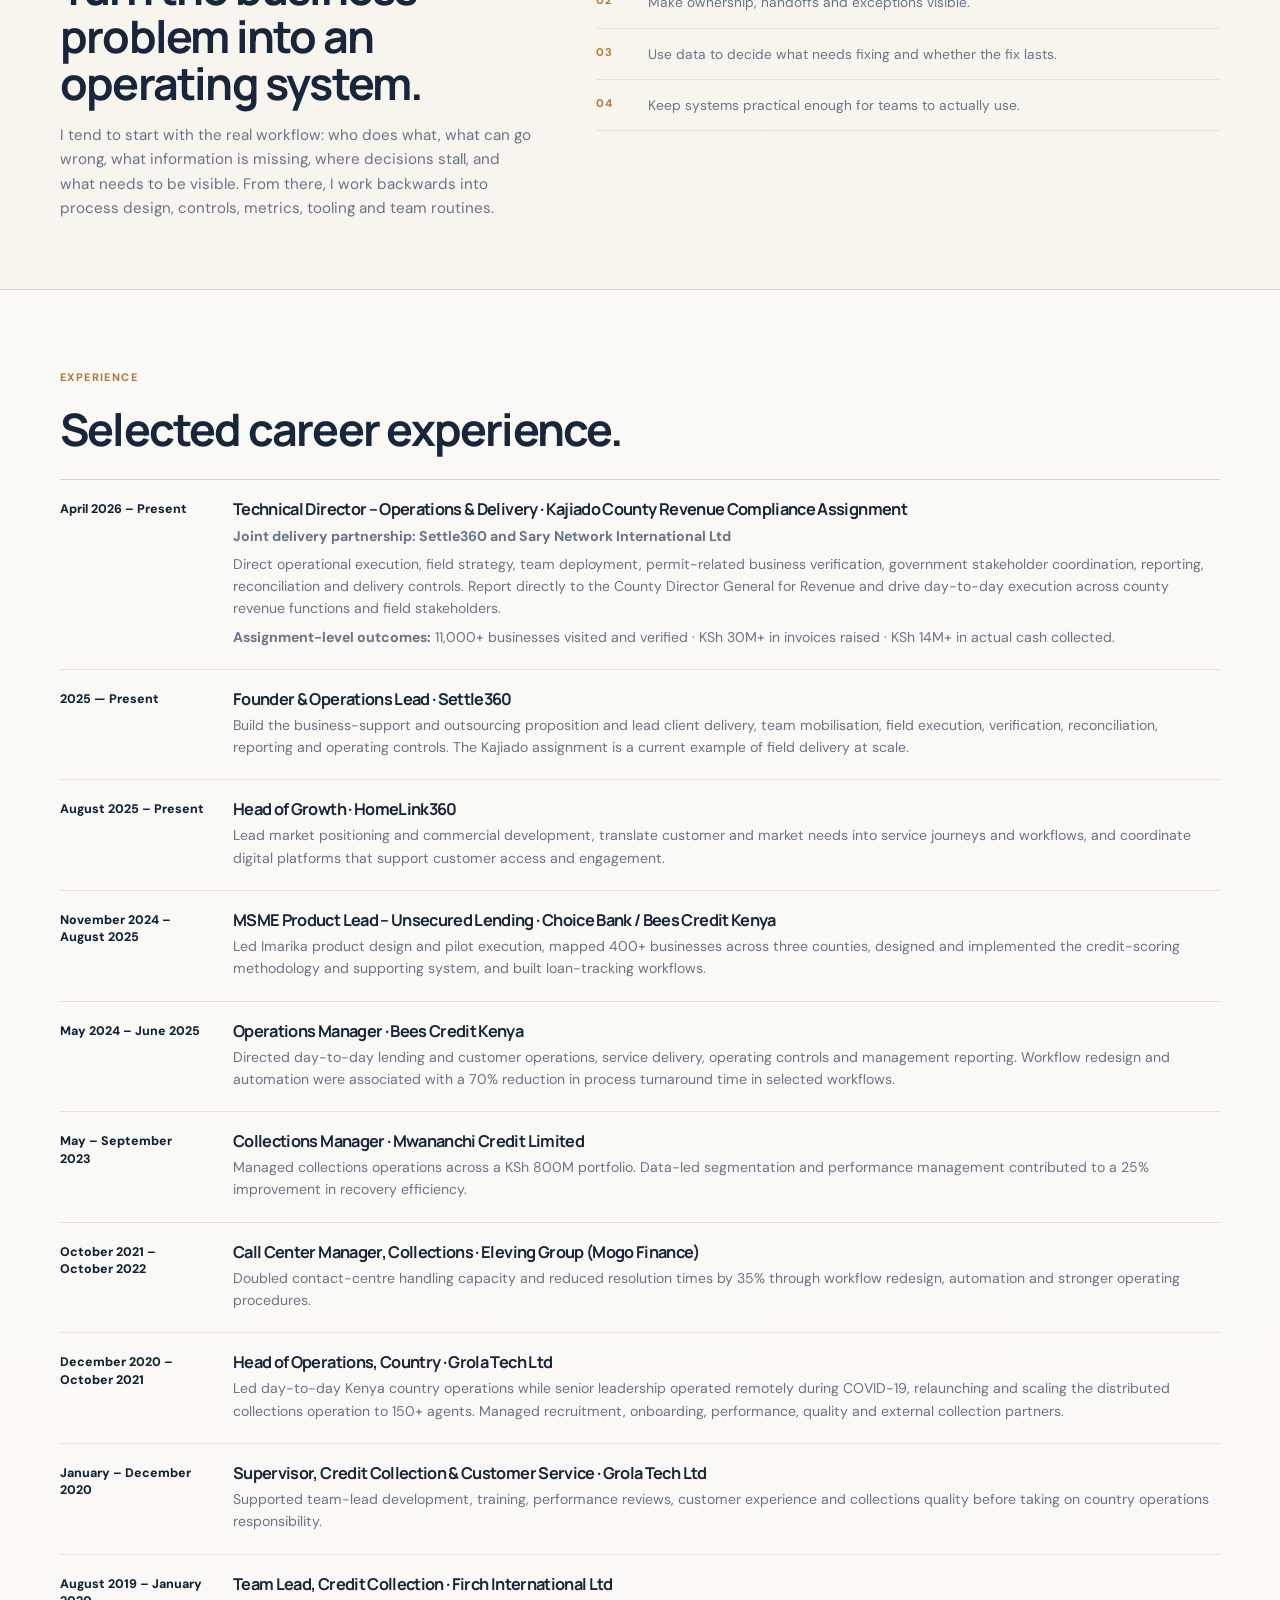
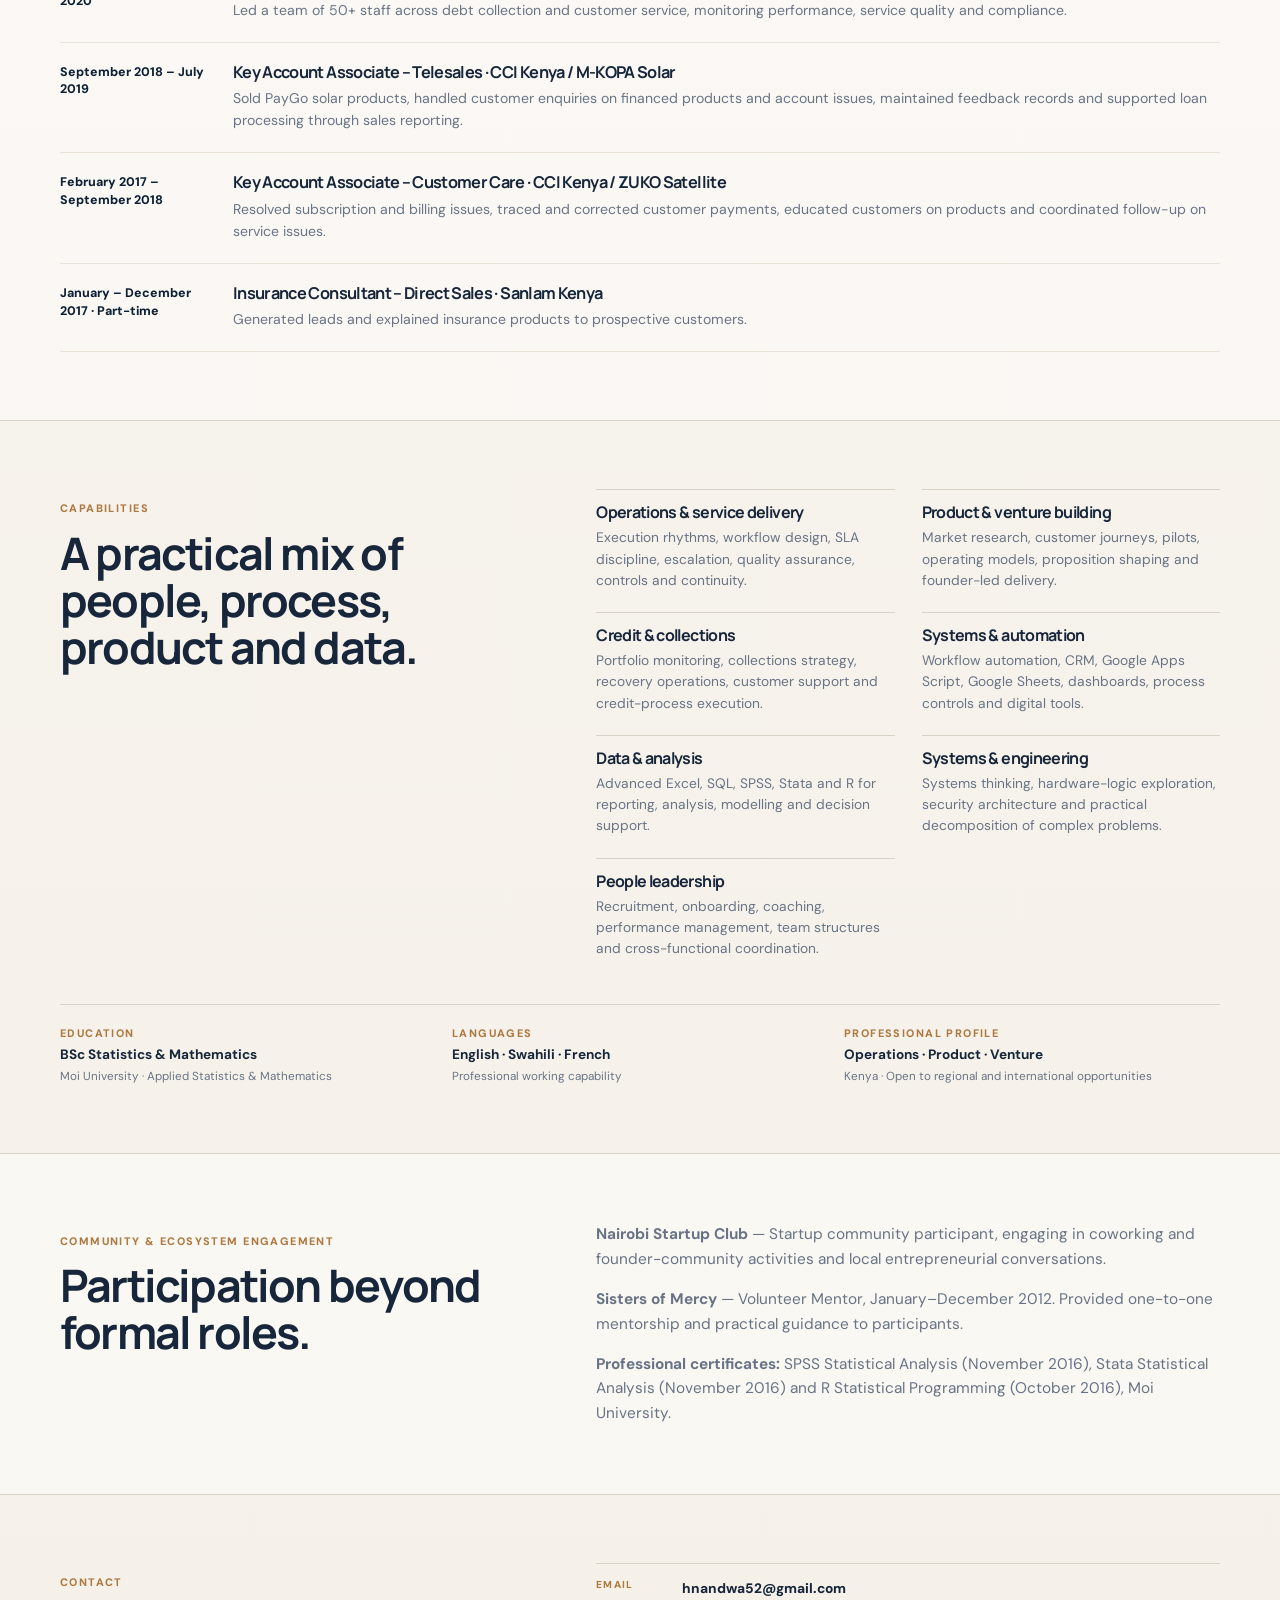
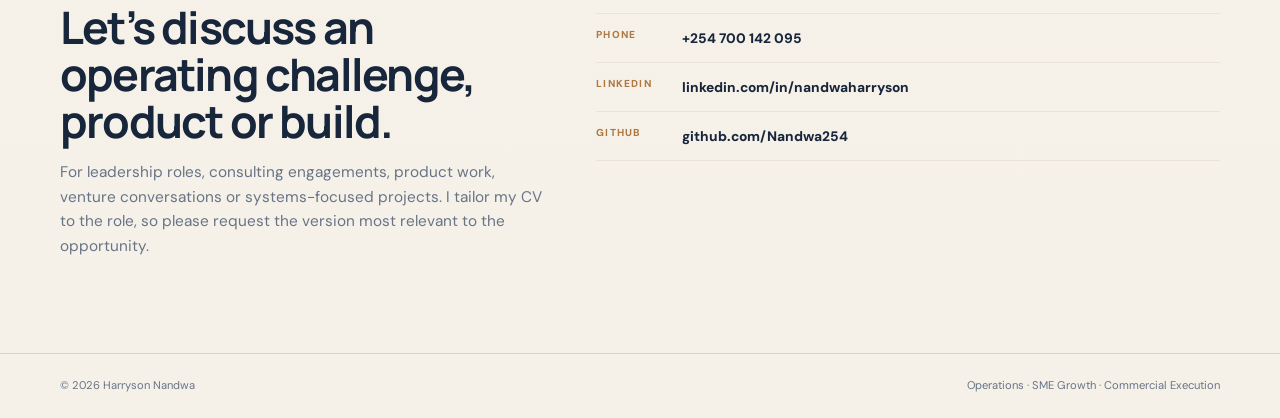
==== commit 9df50414: "Align portfolio metadata and hero positioning with current professional profile" ====
--- a/index.html
+++ b/index.html
@@ -3,11 +3,11 @@
 <head>
   <meta charset="UTF-8" />
   <meta name="viewport" content="width=device-width, initial-scale=1.0" />
-  <title>Harryson Nandwa | Operations, Product & Venture Building</title>
-  <meta name="description" content="Operations, product execution, venture building and technology-enabled systems across financial services, customer operations and early-stage business building." />
+  <title>Harryson Nandwa | Operations & Product | SME Growth & Commercial Execution</title>
+  <meta name="description" content="Operations and product leader with 9+ years across financial services, SME growth, commercial execution and field programme delivery in Kenya." />
   <meta name="theme-color" content="#0f2238" />
-  <meta property="og:title" content="Harryson Nandwa | Operations, Product & Venture Building" />
-  <meta property="og:description" content="Operations leadership, product execution, venture building and technology-enabled systems." />
+  <meta property="og:title" content="Harryson Nandwa | Operations & Product | SME Growth & Commercial Execution" />
+  <meta property="og:description" content="Operations leadership, SME growth, commercial execution and programme delivery across financial services, field operations and technology-enabled ventures." />
   <meta property="og:type" content="website" />
   <link rel="icon" href="favicon.svg" type="image/svg+xml" />
   <link rel="preconnect" href="https://fonts.googleapis.com" />
@@ -39,8 +39,8 @@
     <section class="hero">
       <div class="container hero-grid">
         <div class="hero-content">
-          <p class="eyebrow">NAIROBI, KENYA · FINANCIAL SERVICES · OPERATIONS · DIGITAL PRODUCTS</p>
-          <h1>Operations, product and venture building with hands-on systems work.</h1>
+          <p class="eyebrow">NAIROBI, KENYA · OPERATIONS · SME GROWTH · COMMERCIAL EXECUTION · PROGRAMME DELIVERY</p>
+          <h1>Operations leadership, product delivery and SME growth.</h1>
           <p class="hero-lead">
             I bring 9+ years across financial services, lending, collections, customer operations, product delivery and venture building.
             My current work carries director-level accountability for field execution, team performance, government stakeholder coordination,
@@ -127,7 +127,7 @@
             <p class="section-label">Selected work</p>
             <h2>Proof through products, systems and ventures.</h2>
           </div>
-          <p class="section-note">Production implementations stay private where confidentiality or live-business constraints require it. The public portfolio shows the work and project detail that can be shared responsibly. <a href="https://github.com/Nandwa254/Nandwa254" target="_blank" rel="noreferrer">View all projects & repositories →</a></p>
+          <p class="section-note">Production implementations stay private where confidentiality or live-business constraints require it. The public portfolio shows the work and project detail that can be shared responsibly. <a href="https://github.com/Nandwa254/Nandwa254/blob/main/CASE_STUDY_INDEX.md" target="_blank" rel="noreferrer">View the authoritative case-study index →</a></p>
         </div>
 
         <div class="work-grid">          <a class="work-card featured" href="projects/kajiado-revenue-operations.html">
